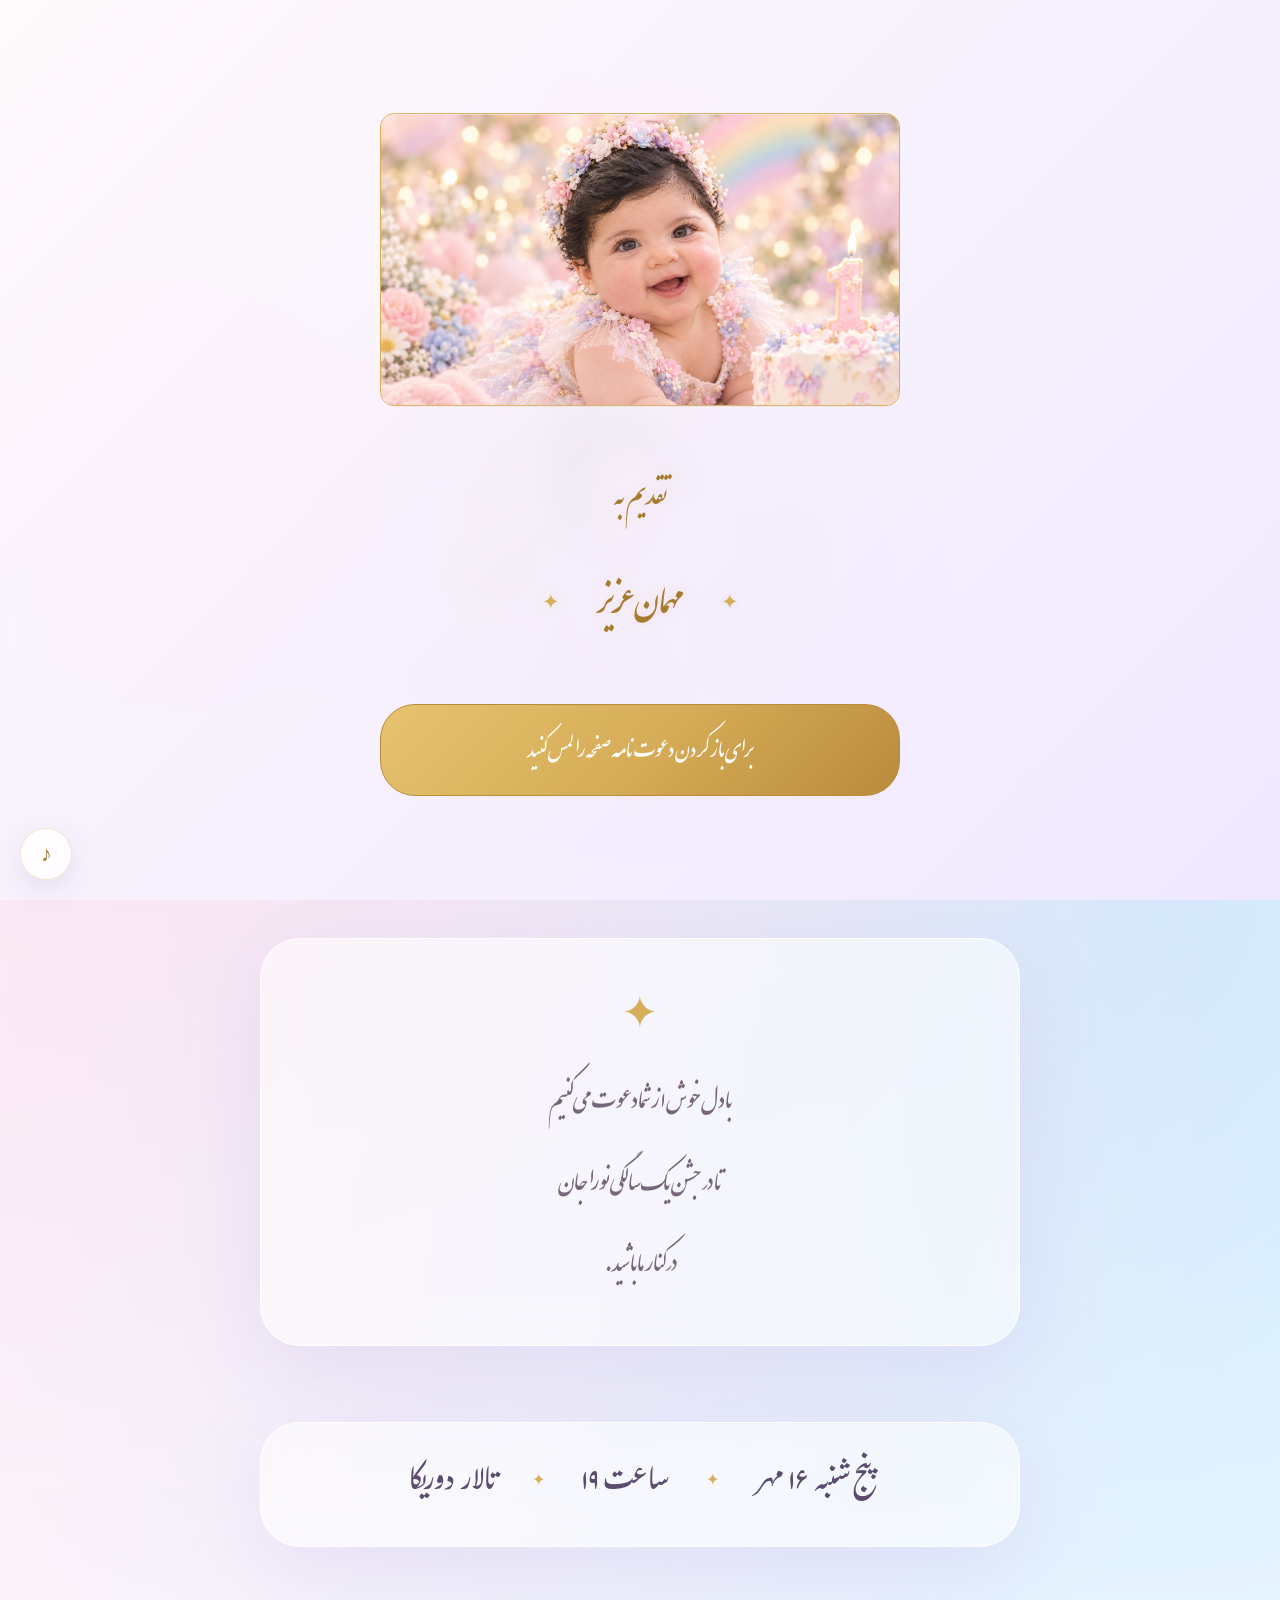
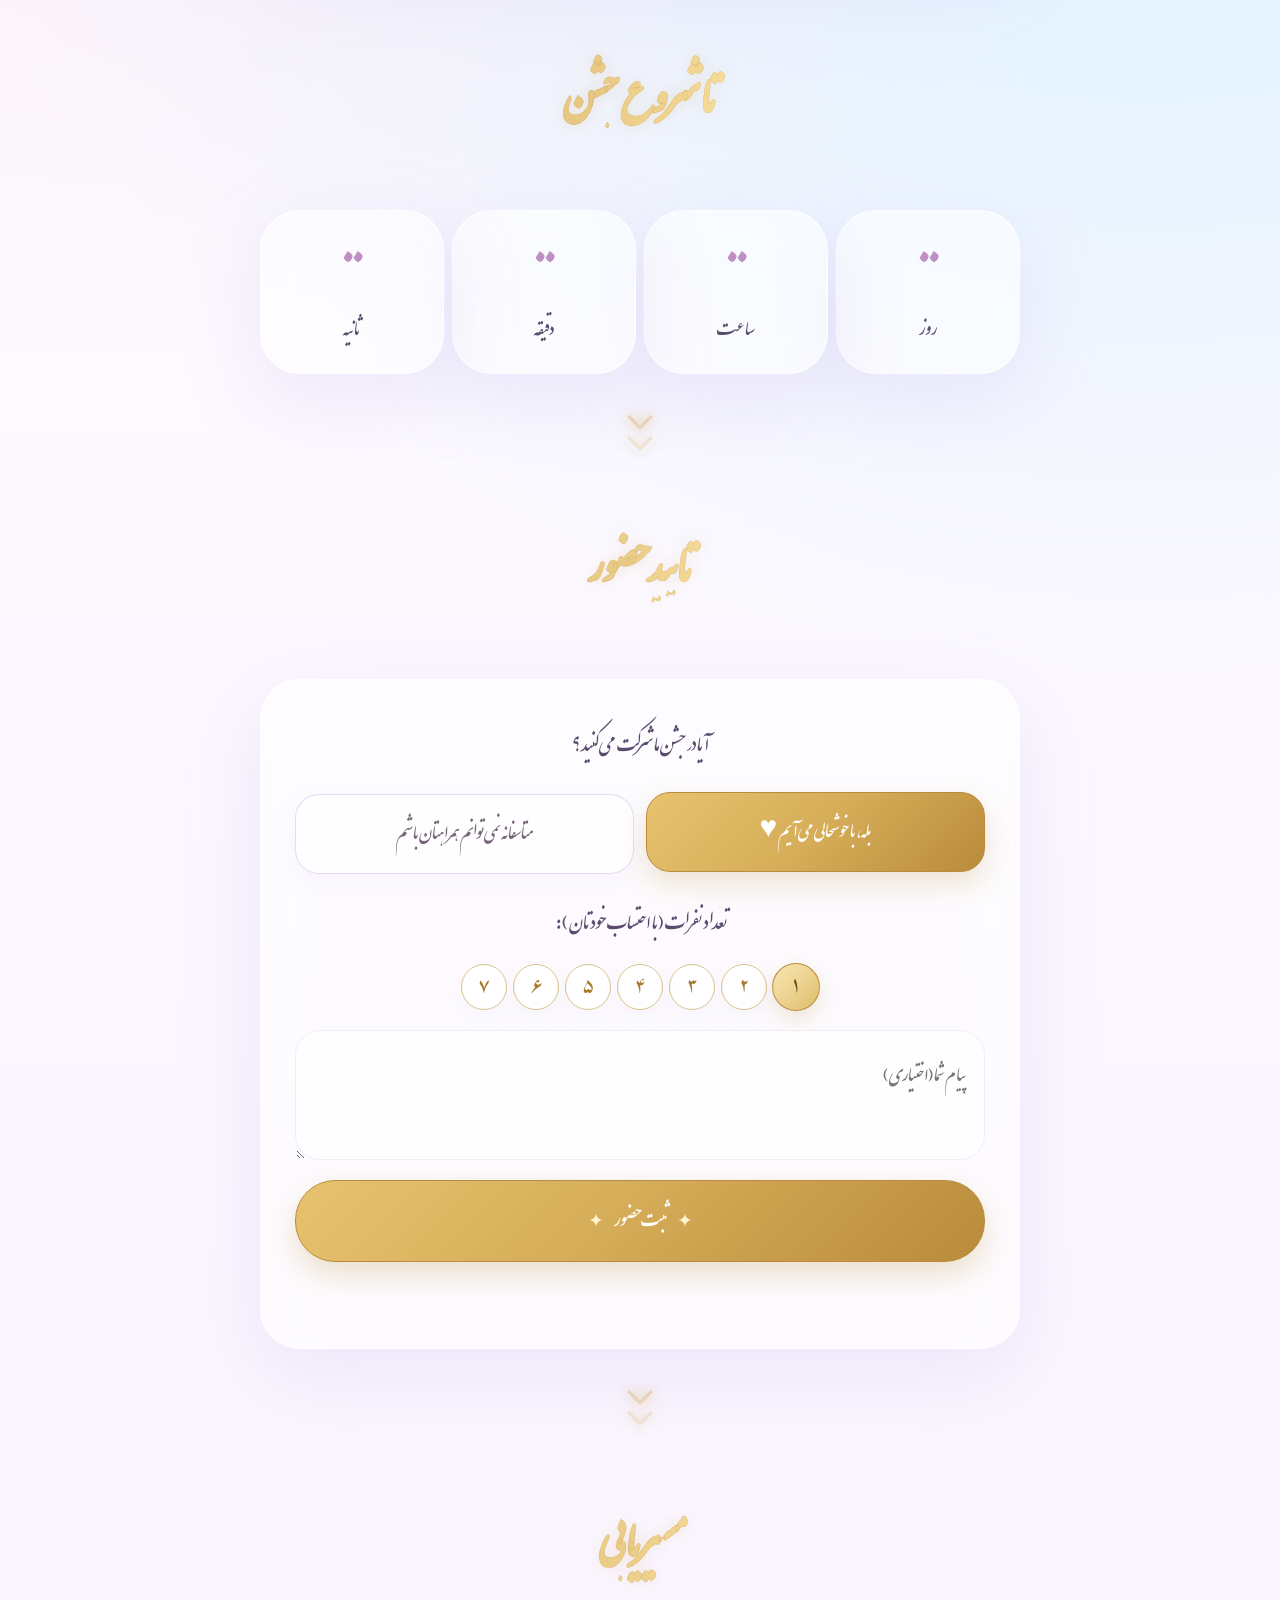
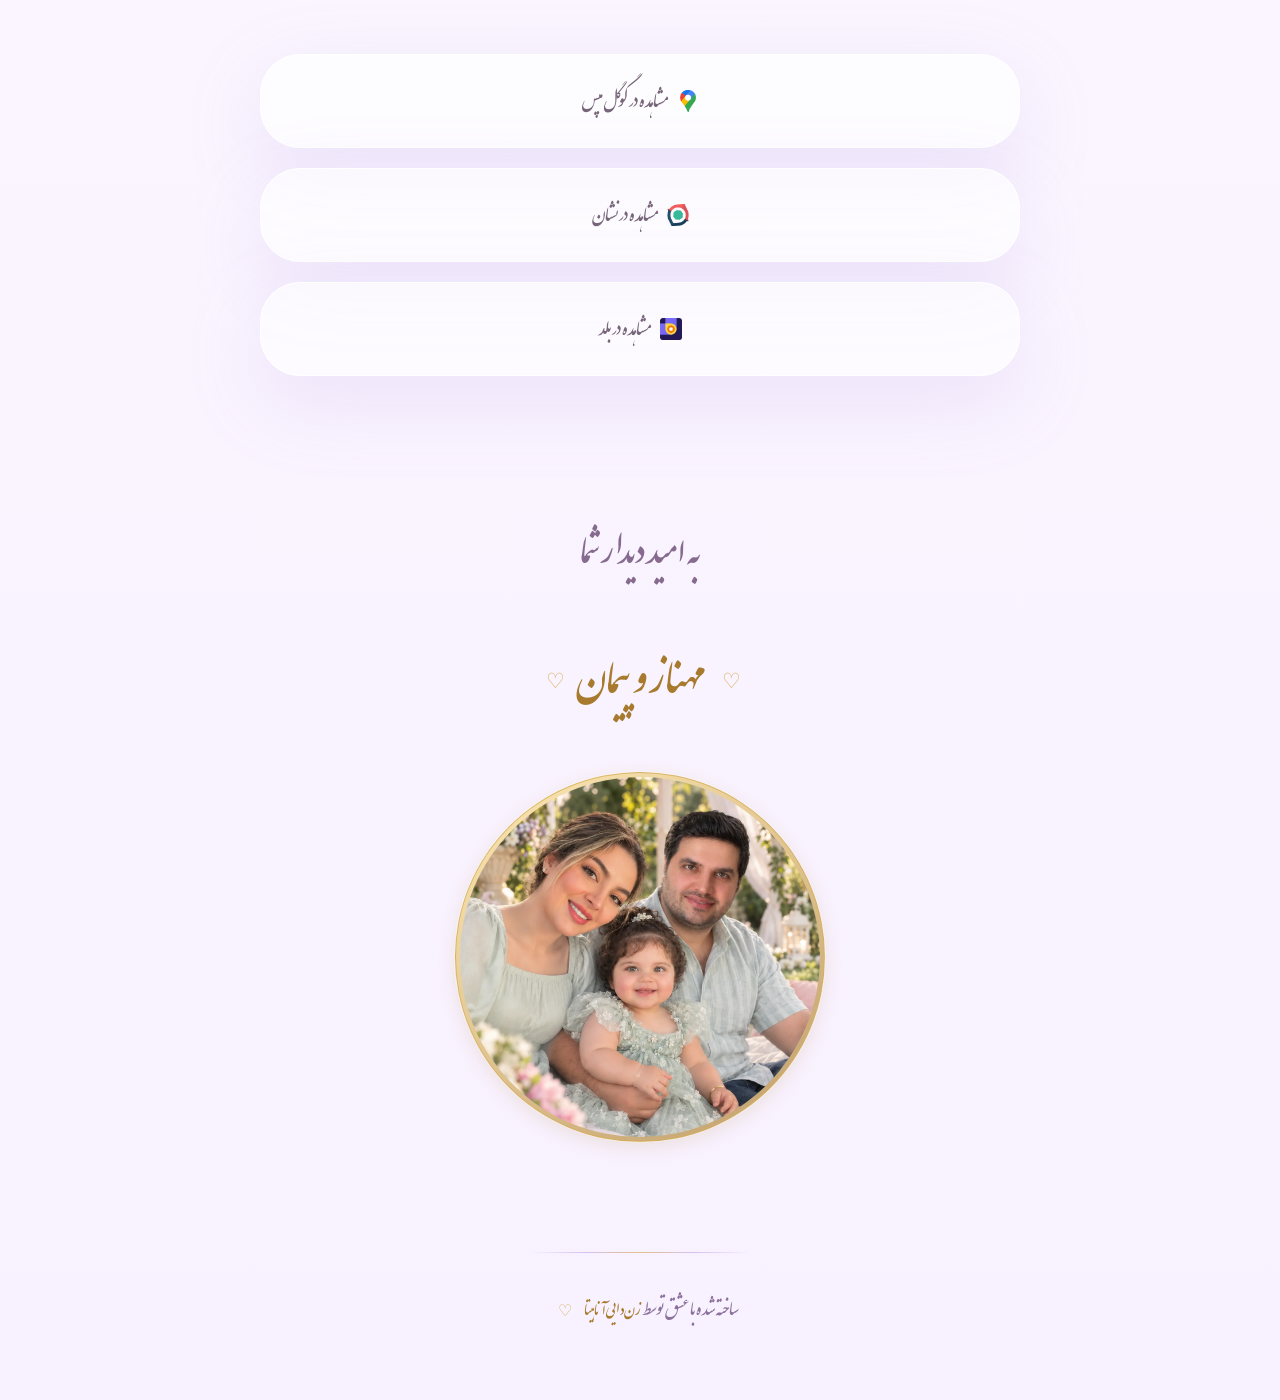
==== index.html @ 4ddc8a26 "Replace heart character with black heart emoji" ====
<!DOCTYPE html>
<html lang="fa" dir="rtl">
<head>
<meta charset="UTF-8">
<meta name="viewport" content="width=device-width, initial-scale=1.0">
<title>کارت دعوت جشن تولد نورا جان</title>
<link rel="canonical" href="https://aanaahitaa.github.io/Noora/">
<meta name="description" content="دعوت‌نامه جشن اولین سال تولد نورا جان؛ پنج‌شنبه ۱۶ مهر، ساعت ۱۹.">
<meta property="og:title" content="دعوت‌نامه جشن تولد یک‌سالگی نورا جان">
<meta property="og:description" content="دعوت‌نامه جشن اولین سال تولد نورا جان؛ پنج‌شنبه ۱۶ مهر، ساعت ۱۹.">
<meta property="og:image" content="https://aanaahitaa.github.io/Noora/assets/noora-cover.webp">
<meta property="og:image:width" content="1200"><meta property="og:image:height" content="630"><meta property="og:image:type" content="image/webp"><meta property="og:url" content="https://aanaahitaa.github.io/Noora/"><meta property="og:type" content="website"><meta name="twitter:card" content="summary_large_image"><meta name="twitter:title" content="دعوت‌نامه جشن تولد یک‌سالگی نورا جان"><meta name="twitter:description" content="دعوت‌نامه جشن اولین سال تولد نورا جان؛ پنج‌شنبه ۱۶ مهر، ساعت ۱۹."><meta name="twitter:image" content="https://aanaahitaa.github.io/Noora/assets/noora-cover.webp">
<link rel="preload" href="assets/noora-cover.webp" as="image">
<link rel="stylesheet" href="css/style.css">
<link rel="stylesheet" href="css/event-font.css">
<style>
.guest-name-modal{position:fixed;inset:0;z-index:10020;display:flex;align-items:center;justify-content:center;padding:22px;background:rgba(55,40,70,.28);backdrop-filter:blur(8px);-webkit-backdrop-filter:blur(8px);opacity:0;visibility:hidden;pointer-events:none;transition:opacity .22s ease,visibility .22s ease}
.guest-name-modal.show{opacity:1;visibility:visible;pointer-events:auto}
.guest-name-card{width:min(92vw,430px);padding:28px 24px 24px;border-radius:28px;background:rgba(255,252,255,.97);border:1px solid rgba(255,255,255,.9);box-shadow:0 30px 90px rgba(80,55,95,.28);text-align:center;transform:translateY(12px) scale(.97);transition:transform .22s ease}
.guest-name-modal.show .guest-name-card{transform:translateY(0) scale(1)}
.guest-name-icon{font-size:38px;line-height:1;margin-bottom:12px;color:#a77a2e}.guest-name-title{font-size:23px;color:#5b4c6f;line-height:1.7;margin-bottom:8px}.guest-name-text{font-size:16px;color:#8b719b;line-height:1.9;margin-bottom:14px}
.guest-name-input{width:100%;box-sizing:border-box;border:1px solid #b69ae855;border-radius:16px;background:#fff;color:#5b4c6f;font:inherit;font-size:18px;line-height:1.5;text-indent:0;outline:none;direction:rtl;text-align:right;overflow:visible;height:58px;min-height:58px;padding:8px 14px}.guest-name-input::placeholder{color:#8b719b;opacity:.72;line-height:1.5;padding-inline-start:0;transform:none}.guest-name-input:focus{border-color:#b69ae8;box-shadow:0 0 0 4px #b9a7e81c}
.guest-name-actions{display:flex;justify-content:center;gap:10px;margin-top:16px;direction:rtl}.guest-name-actions button{width:auto!important;min-width:118px;border:0;border-radius:18px;padding:10px 16px;font:inherit;font-size:16px;cursor:pointer}.guest-name-confirm{color:white;background:linear-gradient(135deg,#b9a7e8,#d8a8d0)}.guest-name-skip{color:#5b4c6f;background:linear-gradient(135deg,#e5dfea,#c9bed2)}.guest-name-error{margin-top:10px;color:#a05a5a;font-size:14px;line-height:1.7}
@media(max-width:600px){.guest-name-title{font-size:21px}.guest-name-text{font-size:15px}.guest-name-input{font-size:17px;line-height:2.4;padding:24px 32px 20px;min-height:78px}}@media(prefers-reduced-motion:reduce){.guest-name-modal,.guest-name-card{transition:none}}
</style><style>.rsvp-toast-backdrop{position:fixed;inset:0;background:rgba(40,28,48,.28);backdrop-filter:blur(3px);-webkit-backdrop-filter:blur(3px);opacity:0;visibility:hidden;pointer-events:none;z-index:9998;transition:opacity .3s ease,visibility .3s ease}.rsvp-toast-backdrop.show{opacity:1;visibility:visible;pointer-events:auto}.rsvp-toast{position:fixed;right:50%;bottom:28px;transform:translate(50%,30px);width:min(92%,520px);padding:16px 22px;border-radius:18px;background:rgba(255,255,255,.96);color:#6f526e;text-align:center;font-size:21px;line-height:1.9;box-shadow:0 14px 40px rgba(70,45,75,.28);border:1px solid rgba(214,173,88,.28);opacity:0;pointer-events:none;z-index:9999;transition:opacity .35s ease,transform .35s ease;backdrop-filter:blur(12px);-webkit-backdrop-filter:blur(12px)}.rsvp-toast.show{opacity:1;transform:translate(50%,0)}.rsvp-toast::after{content:"";display:block;position:absolute;right:0;bottom:0;height:3px;width:100%;border-radius:0 0 18px 18px;background:linear-gradient(90deg,#b98b3b,#e7c36f);transform-origin:right;animation:rsvpToastProgress 5s linear forwards}.rsvp-toast-close{position:absolute;top:7px;left:9px;width:28px;height:28px;border:0;background:transparent;color:#9a8197;font:20px/1 Arial,sans-serif;cursor:pointer;padding:0}.rsvp-toast-close:hover{color:#6f526e}@keyframes rsvpToastProgress{from{transform:scaleX(1)}to{transform:scaleX(0)}}@media(max-width:600px){.rsvp-toast{bottom:20px;font-size:18px;padding:15px 38px 15px 28px}}</style>
</head>
<body>
<div class="rsvp-toast-backdrop" id="rsvpToastBackdrop" aria-hidden="true"></div>
<audio id="music" loop preload="none"><source src="assets/music/birthday.mp3" type="audio/mpeg"></audio>
<div class="music-gate" id="musicGate"><div class="music-gate-card"><div class="envelope-scene" id="envelopeScene"><div class="invitation-card"><img src="assets/noora-cover.webp" alt="کارت دعوت نورا" decoding="async"></div></div><div class="music-dedication">تقدیم به</div><div class="music-greeting" id="musicGreeting"><span>✦</span><span class="greeting-text" data-guest-name>مهمان عزیز</span><span>✦</span></div><div class="music-instruction"></div><button class="music-enter" id="musicEnter" type="button">برای باز کردن دعوت‌نامه صفحه را لمس کنید</button></div></div>
<button class="music-btn" id="musicBtn" onclick="toggleMusic()" aria-label="پخش یا توقف موسیقی"><span class="music-note">♪</span></button>
<section class="hero reveal"><div class="section-inner"><div class="hero-small-title">به مناسبت نخستین سال زندگی</div><h1 class="hero-title">نورا جان</h1><div class="photo-frame" aria-label="تصویر نورا"><div class="photo-glow"></div><div class="photo-inner"><img src="assets/noora-main.webp" alt="Noora" loading="lazy" decoding="async"></div><span class="photo-star star-one">✦</span><span class="photo-star star-two">✧</span><span class="photo-star star-three">✦</span></div><div class="scroll-hint"><div class="scroll-arrow"><i></i><i></i></div></div></div></section>
<div class="scroll-down"><div class="scroll-circle">⇣</div></div>
<section class="reveal"><div class="quote-card"><span class="quote-mark">✦</span><p class="quote-text">با دل خوش از شما دعوت می‌کنیم<br>تا در جشن یک‌سالگی نورا جان<br>در کنار ما باشید.</p></div></section>
<section class="reveal"><div class="glass-card event-card"><div class="event-item">پنج‌شنبه ۱۶ مهر</div><span class="event-divider">✦</span><div class="event-item">ساعت ۱۹</div><span class="event-divider">✦</span><div class="event-item">تالار دوریکا</div></div></section>
<section class="reveal"><h2 class="section-title">تا شروع جشن</h2><div class="countdown"><div class="glass-card time-box"><strong id="day">۰۰</strong><span>روز</span></div><div class="glass-card time-box"><strong id="hour">۰۰</strong><span>ساعت</span></div><div class="glass-card time-box"><strong id="minute">۰۰</strong><span>دقیقه</span></div><div class="glass-card time-box"><strong id="second">۰۰</strong><span>ثانیه</span></div></div></section>
<div class="section-scroll" aria-hidden="true"><div class="scroll-arrow" aria-hidden="true"><i></i><i></i></div></div>
<section class="reveal"><h2 class="section-title">تایید حضور</h2><div class="glass-card rsvp-form"><div class="rsvp-question">آیا در جشن ما شرکت می‌کنید؟</div><div class="attendance-options" role="group" aria-label="تایید حضور"><button type="button" class="attendance-option is-selected" data-attendance="yes">بله، با خوشحالی می‌آیم <span>♥️</span></button><button type="button" class="attendance-option" data-attendance="no">متأسفانه نمی‌توانم همراهتان باشم</button></div><div class="guest-count-wrap" id="guestCountWrap"><div class="guest-count-title">تعداد نفرات  ( با احتساب خودتان ):</div><div class="guest-count" role="group" aria-label="تعداد نفرات"><button type="button" class="guest-count-btn is-selected" data-count="1">۱</button><button type="button" class="guest-count-btn" data-count="2">۲</button><button type="button" class="guest-count-btn" data-count="3">۳</button><button type="button" class="guest-count-btn" data-count="4">۴</button><button type="button" class="guest-count-btn" data-count="5">۵</button><button type="button" class="guest-count-btn" data-count="6">۶</button><button type="button" class="guest-count-btn" data-count="7">۷</button></div></div><textarea id="guestMessage" placeholder="پیام شما (اختیاری)" aria-label="پیام شما"></textarea><button type="button" class="glass-button rsvp-submit" id="rsvpSubmit"><span>✦</span> ثبت حضور <span>✦</span></button><div class="rsvp-feedback" id="rsvpFeedback" aria-live="polite"></div></div></section>
<div class="section-scroll" aria-hidden="true"><div class="scroll-arrow" aria-hidden="true"><i></i><i></i></div></div>
<section class="reveal"><h2 class="section-title">مسیریابی</h2><div class="buttons"><a class="glass-button" href="https://maps.app.goo.gl/fr6qwoFRzFqAugk98" target="_blank"><img src="assets/icons/g.png" alt="" loading="lazy" decoding="async">مشاهده در گوگل مپس</a><a class="glass-button" href="https://nshn.ir/2e_bf-IH5x5Y4D" target="_blank"><img src="assets/icons/n.png" alt="" loading="lazy" decoding="async">مشاهده در نشان</a><a class="glass-button" href="https://balad.ir/p/7ahglm8ucy5Qjp" target="_blank"><img src="assets/icons/b.png" alt="" loading="lazy" decoding="async">مشاهده در بلد</a></div></section>
<footer>به امید دیدار شما<br><span class="footer-names"><span class="footer-heart">♡</span> مهناز و پیمان <span class="footer-heart">♡</span></span><div class="footer-noora-photo"><img src="assets/noora-family.webp" alt="نورا و خانواده" loading="lazy" decoding="async"></div><div class="footer-divider"></div><div class="note"> ساخته شده  با عشق توسط <a class="signature-anahita" href="https://t.me/ThisIsAnahita" target="_blank" rel="noopener noreferrer">زن‌دایی آناهیتا <span class="footer-heart">♡</span></a></div></footer><div class="rsvp-toast" id="rsvpToast" role="status" aria-live="polite"></div><div class="guest-name-modal" id="guestNameModal" role="dialog" aria-modal="true"><div class="guest-name-card"><div class="guest-name-icon">✦</div><div class="guest-name-title">شما با لینک مهمان وارد شده‌اید.</div><div class="guest-name-text">لطفاً نامتان را وارد کنید تا پاسخ شما ثبت شود.</div><input id="guestNameModalInput" class="guest-name-input" type="text" maxlength="80" placeholder="نام و نام خانوادگی شما" autocomplete="name"><div id="guestNameModalError" class="guest-name-error" hidden></div><div class="guest-name-actions"><button type="button" id="guestNameModalSkip" class="guest-name-skip">انصراف</button><button type="button" id="guestNameModalConfirm" class="guest-name-confirm">ثبت نام و ادامه</button></div></div></div>
<script src="js/config.js"></script><script src="js/script.js"></script>
</body></html>
---- css/style.css ----
:root{--sky:#dff6ff;--baby-blue:#bfe8ff;--cloud:#fff;--pink:#ffd9eb;--pink-soft:#ffeaf4;--lavender:#eadcff;--pearl:#fffdfd;--text:#77657a;--accent:#b69ae8;--unicorn-pink:#f4b7d4;--unicorn-blue:#a9d8e8;--unicorn-purple:#b9a7e8;--unicorn-dark:#5b4c6f;--gold:#d6ad58;--gold-light:#ffe7a6;--gold-deep:#a77a2e;--shadow:0 25px 80px rgba(180,150,220,.18)}*{margin:0;padding:0;box-sizing:border-box}html{scroll-behavior:smooth}body{min-height:100vh;color:var(--text);background:radial-gradient(circle at 10% 10%,rgba(255,217,235,.8),transparent 35%),radial-gradient(circle at 90% 20%,rgba(191,232,255,.8),transparent 35%),linear-gradient(180deg,#fff,#f8f1ff);font-size:20px}@font-face{font-family:"NooraNastaliq";src:url("../assets/fonts/iran-nastaliq.ttf") format("truetype");font-weight:normal;font-style:normal;font-display:swap}@font-face{font-family:"Gulzar";src:url("../assets/fonts/Gulzar-Regular.ttf") format("truetype");font-weight:400;font-style:normal;font-display:swap}body,button,input,textarea,select{font-family:"NooraNastaliq",serif;font-feature-settings:"rlig" 1,"calt" 1,"liga" 1,"kern" 1;font-kerning:normal;font-variant-ligatures:contextual common-ligatures;letter-spacing:0;-webkit-font-feature-settings:"rlig" 1,"calt" 1,"liga" 1,"kern" 1;-webkit-font-kerning:normal;-webkit-font-smoothing:antialiased;text-rendering:optimizeLegibility}button,input,textarea{font-size:inherit}section{min-height:100vh;padding:80px 20px;display:flex;flex-direction:column;justify-content:center;align-items:center}.hero{min-height:100svh;padding:24px 20px 28px;overflow:hidden}.hero .section-inner{display:flex;flex-direction:column;align-items:center;justify-content:center;min-height:calc(100svh - 52px)}.section-inner{text-align:center;width:100%}.reveal{opacity:0;transform:translateY(50px);transition:1s ease}.reveal.show{opacity:1;transform:none}.hero-small-title{font-size:40px;color:#9b7c9e}.hero-title,.section-title{background:linear-gradient(105deg,var(--gold-deep) 0%,var(--gold-light) 28%,#fff1b9 43%,var(--gold) 58%,var(--gold-deep) 100%);background-size:220% auto;color:transparent;-webkit-background-clip:text;background-clip:text;text-shadow:0 0 22px rgba(214,173,88,.2);animation:goldShine 5s linear infinite}.hero-title{font-size:110px;line-height:1.15;margin-top:-4px}.section-title{display:block;width:max-content;max-width:calc(100vw - 64px);padding-inline:24px;overflow:visible;font-size:65px;line-height:1.8;margin:0 auto 35px;text-align:center;white-space:nowrap}.photo-frame{position:relative;width:clamp(280px,58vh,430px);aspect-ratio:.85;margin:14px auto 4px;display:flex;align-items:center;justify-content:center;opacity:0;transform:translateY(28px) scale(.96);animation:heroPhotoIn 1.5s cubic-bezier(.2,.75,.25,1) .35s forwards}.photo-glow{position:absolute;width:140%;height:140%;border-radius:50%;background:radial-gradient(circle,#fff,rgba(255,217,235,.8) 30%,rgba(191,232,255,.7) 55%,transparent 75%);filter:blur(40px);animation:unicornGlow 5s infinite}.photo-inner{width:82%;height:82%;border-radius:50%;overflow:hidden;border:14px solid rgba(255,255,255,.95);box-shadow:0 0 0 4px rgba(234,220,255,.9),0 30px 100px rgba(160,130,200,.3);z-index:2}.photo-inner img{width:100%;height:100%;object-fit:cover;animation:photoBreath 5s ease-in-out 1.8s infinite}.photo-frame::before{content:"";position:absolute;width:90%;height:90%;border-radius:50%;border:3px solid rgba(255,255,255,.8);animation:ring 3s infinite}.photo-star{position:absolute;color:white;text-shadow:0 0 15px #f2b6dc,0 0 25px rgba(255,231,166,.45);z-index:5}.star-one{top:10%;right:5%;font-size:38px;animation:starFloatOne 3.8s ease-in-out infinite}.star-two{bottom:18%;left:0;font-size:56px;animation:starFloatTwo 4.6s ease-in-out -.8s infinite}.star-three{top:40%;left:5%;font-size:28px;animation:starFloatThree 3.2s ease-in-out -1.3s infinite}.quote-card,.glass-card{width:min(92%,760px);background:rgba(255,255,255,.55);backdrop-filter:blur(20px);border-radius:40px;border:1px solid rgba(255,255,255,.95);padding:40px;box-shadow:var(--shadow);text-align:center}.quote-text{font-size:32px;line-height:2}.quote-mark{font-size:45px;color:var(--gold)}.event-card{display:flex;align-items:center;justify-content:center;gap:26px;min-height:125px;padding:28px 40px}.event-item{font-size:31px;color:var(--unicorn-dark);white-space:nowrap}.event-divider{font-size:18px;color:var(--gold)}.countdown{width:min(92%,760px);display:flex;gap:14px;justify-content:center;flex-wrap:wrap}.time-box{width:135px;min-width:125px;padding:20px 14px}.time-box strong{display:block;font-size:58px;line-height:1.1;color:#bd8fc5}.time-box span{display:block;margin-top:12px;font-size:25px;color:var(--unicorn-dark)}.rsvp-form{display:flex;flex-direction:column;gap:20px;padding:36px 34px}.rsvp-question,.guest-count-title{font-size:29px;color:var(--unicorn-dark);text-align:center}.attendance-options{display:grid;grid-template-columns:1fr 1fr;gap:12px}.attendance-option{min-height:68px;padding:12px 18px;border:1.5px solid rgba(182,154,232,.35);border-radius:24px;background:rgba(255,255,255,.62);color:var(--text);font-size:23px;cursor:pointer;transition:.3s;box-shadow:0 8px 25px rgba(180,150,220,.08)}.attendance-option.is-selected{color:white;border-color:transparent;background:linear-gradient(135deg,#b9a7e8,#e6a9cf);box-shadow:0 12px 30px rgba(182,154,232,.25);transform:translateY(-2px)}.guest-count-wrap{transition:.3s}.guest-count{display:grid;grid-template-columns:repeat(5,1fr);gap:10px;margin-top:12px}.guest-count-btn{width:100%;aspect-ratio:1;border:1.5px solid rgba(182,154,232,.4);border-radius:50%;background:rgba(255,255,255,.58);color:var(--unicorn-dark);font-size:38px;cursor:pointer;transition:.3s;box-shadow:0 8px 22px rgba(180,150,220,.08)}.guest-count-btn:hover{transform:translateY(-3px);border-color:var(--unicorn-purple)}.guest-count-btn.is-selected{color:white;border-color:transparent;background:linear-gradient(145deg,#a995df,#e7a9cb);box-shadow:0 10px 25px rgba(185,167,232,.4);transform:scale(1.06)}input,textarea,select{padding:18px;border:1px solid rgba(182,154,232,.18);border-radius:25px;background:rgba(255,255,255,.72);outline:none;font-size:25px;color:var(--text)}input:focus,textarea:focus{border-color:rgba(185,167,232,.65);box-shadow:0 0 0 4px rgba(185,167,232,.12)}textarea{height:130px;resize:vertical}.rsvp-submit{width:100%;border:none!important;cursor:pointer;background:linear-gradient(135deg,#b9a7e8,#e6a9cf)!important;color:#fff!important;font-size:27px!important}.rsvp-submit span{font-family:Arial,sans-serif;font-size:19px;color:#ffe8a8}.rsvp-feedback{min-height:30px;text-align:center;font-size:20px;color:#8b719b}.rsvp-form.is-declined .guest-count-wrap{opacity:.4;pointer-events:none}.buttons{width:min(92%,760px);display:flex;flex-direction:column;gap:20px}.glass-button{display:flex;align-items:center;justify-content:center;gap:10px;padding:18px 35px;border-radius:40px;background:rgba(255,255,255,.65);border:1px solid white;text-decoration:none;color:#77657a;font-size:25px;box-shadow:var(--shadow);transition:.3s}.glass-button:hover{transform:translateY(-5px)}.glass-button img{width:22px;height:22px;object-fit:contain}.music-gate{position:fixed;inset:0;z-index:2000;display:flex;align-items:center;justify-content:center;padding:24px;background:linear-gradient(135deg,rgba(255,249,252,.97),rgba(239,232,255,.97));backdrop-filter:blur(16px);transition:opacity .8s,visibility .8s}.music-gate.is-hidden{opacity:0;visibility:hidden;pointer-events:none}.music-gate-card{width:min(92vw,720px);text-align:center}.envelope-scene{position:relative;width:min(92vw,580px);height:430px;margin:0 auto 8px;perspective:1200px}.envelope-shadow{position:absolute;left:8%;right:8%;bottom:25px;height:45px;border-radius:50%;background:rgba(126,96,150,.22);filter:blur(18px)}.envelope{position:absolute;left:50%;top:50%;width:min(88vw,540px);height:min(62vw,350px);max-height:350px;transform:translate(-50%,-50%);filter:drop-shadow(0 28px 35px rgba(125,95,155,.25));}.envelope-back,.envelope-pocket{position:absolute;inset:0;border-radius:12px 12px 18px 18px;background:linear-gradient(145deg,#fffdfd,#f4eaff);border:1px solid rgba(214,173,88,.42)}.envelope-pocket{z-index:4;clip-path:polygon(0 25%,50% 62%,100% 25%,100% 100%,0 100%);background:linear-gradient(145deg,#f7eefe,#fffdfd)}.envelope-flap{position:absolute;left:0;top:0;width:100%;height:100%;z-index:5;clip-path:polygon(0 0,100% 0,50% 62%);transform-origin:50% 0;background:linear-gradient(150deg,#eadcff,#fff8fc 48%,#f5ddec);border-top:1px solid rgba(255,255,255,.9);transition:transform 1s cubic-bezier(.2,.8,.2,1),z-index .1s .35s}.invitation-card{position:absolute;z-index:3;left:7%;right:7%;bottom:7%;height:88%;overflow:hidden;border-radius:10px;background:#fff;box-shadow:0 12px 30px rgba(110,80,140,.18);transition:transform 1s cubic-bezier(.2,.8,.2,1),bottom 1s cubic-bezier(.2,.8,.2,1)}.invitation-card img{width:100%;height:100%;display:block;object-fit:cover}.envelope-seal{position:absolute;z-index:7;left:50%;top:51%;transform:translate(-50%,-50%);width:70px;height:70px;border-radius:50%;display:flex;align-items:center;justify-content:center;background:radial-gradient(circle at 35% 30%,#f5c7de,#b88fce 75%);color:#ffe8a8;border:4px solid rgba(255,255,255,.75);box-shadow:0 8px 20px rgba(140,95,155,.25);font-size:30px;transition:opacity .25s,transform .5s}.music-greeting{margin-top:8px;font-size:38px;color:var(--gold-deep);text-shadow:0 0 18px rgba(214,173,88,.18)}.music-instruction{margin-top:10px;font-size:26px;line-height:2;color:var(--unicorn-dark)}.music-enter{margin-top:18px;padding:14px 30px;border:1px solid rgba(214,173,88,.45);border-radius:35px;background:linear-gradient(135deg,#b9a7e8,#e6a9cf);color:#fff;font-size:24px;cursor:pointer;box-shadow:0 12px 35px rgba(185,167,232,.3);transition:transform .25s,box-shadow .25s}.music-enter:hover{transform:translateY(-3px);box-shadow:0 16px 40px rgba(185,167,232,.4)}.music-enter span{color:#ffe8a8;margin:0 8px}.envelope-scene.is-opening .envelope-flap{transform:rotateX(175deg);z-index:2}.envelope-scene.is-opening .invitation-card{transform:translateY(-190px) scale(1.04);bottom:4%;z-index:6}.envelope-scene.is-opening .envelope-seal{opacity:0;transform:translate(-50%,-50%) scale(.6)}.envelope-scene.is-opening{animation:sceneLift 1.1s ease forwards}.music-btn{position:fixed;bottom:25px;left:25px;width:65px;height:65px;border-radius:50%;border:none;background:rgba(255,255,255,.8);font-size:28px;z-index:999;box-shadow:var(--shadow);animation:pulse 3s infinite}footer{font-size:55px;text-align:center;padding:80px 20px;color:#876b8f}@keyframes heroPhotoIn{to{opacity:1;transform:translateY(0) scale(1)}}@keyframes photoBreath{0%,100%{transform:scale(1);filter:brightness(1);opacity:1}50%{transform:scale(1.018);filter:brightness(1.035);opacity:.92}}@keyframes scrollHintIn{to{opacity:1}}@keyframes scrollArrow{0%,100%{transform:translateY(0) rotate(45deg);opacity:.45}50%{transform:translateY(6px) rotate(45deg);opacity:1}}@keyframes goldShine{0%{background-position:200% center}100%{background-position:-20% center}}@keyframes unicornGlow{50%{transform:scale(1.12);opacity:1}}@keyframes ring{50%{opacity:.3}}@keyframes starFloatOne{0%,100%{transform:translate(0,0) rotate(-8deg) scale(1)}50%{transform:translate(8px,-18px) rotate(9deg) scale(1.12)}}@keyframes starFloatTwo{0%,100%{transform:translate(0,0) rotate(8deg) scale(1)}50%{transform:translate(-12px,-10px) rotate(-12deg) scale(.9)}}@keyframes starFloatThree{0%,100%{transform:translate(0,0) rotate(-5deg) scale(1)}50%{transform:translate(10px,-22px) rotate(14deg) scale(1.18)}}@keyframes pulse{50%{transform:scale(1.1)}}@keyframes sceneLift{50%{transform:translateY(-8px)}100%{transform:translateY(0)}}
@media(max-width:600px){body{font-size:18px}.hero{padding:18px 14px 22px}.hero .section-inner{min-height:calc(100svh - 40px)}.hero-title{font-size:75px;line-height:1.12}.photo-frame{width:clamp(250px,58vh,350px);margin-top:8px}.hero-small-title{font-size:31px}.hero-small-title{font-size:31px}.section-title{font-size:45px;max-width:calc(100vw - 36px);padding-inline:14px;line-height:1.9;margin-bottom:30px}.quote-text{font-size:25px}.quote-card,.glass-card{width:min(94%,760px);padding:28px 18px}.event-card{gap:10px;padding:24px 12px}.event-item{font-size:22px}.event-divider{font-size:13px}.time-box{width:125px;min-width:115px;padding:17px 10px}.time-box strong{font-size:52px}.time-box span{font-size:23px}.rsvp-form{padding:28px 18px}.attendance-options{grid-template-columns:1fr}.attendance-option{font-size:21px}.guest-count{gap:7px}.guest-count-btn{font-size:34px}.rsvp-question,.guest-count-title{font-size:25px}input,textarea,select{font-size:23px}.rsvp-submit{font-size:25px!important}.buttons{width:min(94%,760px)}.glass-button{font-size:23px;padding:17px 22px}.music-gate{padding:18px}.envelope-scene{height:310px;width:min(94vw,540px)}.envelope{height:min(58vw,300px)}.invitation-card{left:4%;right:4%;height:86%}.envelope-scene.is-opening .invitation-card{transform:translateY(-135px) scale(1.02)}.envelope-seal{width:58px;height:58px;font-size:25px}.music-greeting{font-size:31px}.music-instruction{font-size:21px;line-height:1.9}.music-enter{font-size:21px;padding:13px 20px}footer{font-size:45px}}

/* Hero refinements */
.hero{min-height:100svh;padding:24px 20px 28px;overflow:hidden}
.hero .section-inner{display:flex;flex-direction:column;align-items:center;justify-content:center;min-height:calc(100svh - 52px)}
.hero-title{line-height:1.15;margin-top:-4px}
.photo-frame{width:clamp(280px,58vh,430px);margin:14px auto 4px;opacity:0;transform:translateY(28px) scale(.96);animation:heroPhotoIn 1.5s cubic-bezier(.2,.75,.25,1) .35s forwards}
.photo-inner img{animation:photoBreath 5s ease-in-out 1.8s infinite}
.scroll-hint{position:relative;margin-top:10px;width:34px;height:48px;display:flex;align-items:center;justify-content:center;opacity:0;animation:scrollHintIn 1s ease 1.65s forwards;cursor:pointer}
.scroll-arrow{width:24px;height:38px;position:relative;display:flex;flex-direction:column;align-items:center;gap:3px}
.scroll-arrow i{display:block;width:9px;height:9px;border-right:2px solid var(--gold-deep);border-bottom:2px solid var(--gold-deep);transform:rotate(45deg);animation:scrollArrow 1.5s ease-in-out infinite}
.scroll-arrow i:nth-child(2){animation-delay:.18s;opacity:.55}
.scroll-down{display:none}
@keyframes heroPhotoIn{to{opacity:1;transform:translateY(0) scale(1)}}
@keyframes photoBreath{0%,100%{transform:scale(1);filter:brightness(1);opacity:1}50%{transform:scale(1.018);filter:brightness(1.035);opacity:.92}}
@keyframes scrollHintIn{to{opacity:1}}
@keyframes scrollArrow{0%,100%{transform:translateY(0) rotate(45deg);opacity:.45}50%{transform:translateY(6px) rotate(45deg);opacity:1}}
@media(max-width:600px){
.hero{padding:18px 14px 22px}
.hero .section-inner{min-height:calc(100svh - 40px)}
.hero-title{font-size:75px;line-height:1.12}
.photo-frame{width:clamp(250px,58vh,350px);margin-top:8px}
}

/* Final hero image sizing */
.photo-frame{
  aspect-ratio:1;
}
.photo-inner{
  width:100%;
  height:100%;
  border-width:12px;
}
@media(max-width:600px){
  .photo-inner{border-width:10px}
}

/* Final visual polish */
html,body{max-width:100%;overflow-x:hidden}
section{min-height:auto;padding:62px 20px}
.hero{min-height:100svh;padding:18px 20px 24px}
.hero .section-inner{min-height:calc(100svh - 42px)}
.hero-small-title{margin-bottom:12px}
.hero-title{margin-bottom:10px}
.section-title{
  -webkit-text-fill-color:transparent;
  -webkit-background-clip:text;
  background-clip:text;
  background-image:linear-gradient(255deg,var(--gold-deep) 0%,var(--gold-light) 24%,#fff4c7 40%,var(--gold) 58%,var(--gold-deep) 82%);
  background-size:240% auto;
  text-shadow:0 0 16px rgba(214,173,88,.16);
  -webkit-text-stroke:.2px rgba(167,122,46,.35);
  animation:goldShineRTL 5s linear infinite;
}
.hero-title{
  -webkit-text-fill-color:transparent;
  -webkit-background-clip:text;
  background-clip:text;
  background-image:linear-gradient(255deg,var(--gold-deep) 0%,var(--gold-light) 24%,#fff4c7 40%,var(--gold) 58%,var(--gold-deep) 82%);
  background-size:240% auto;
  animation:goldShineRTL 5s linear infinite;
}
@keyframes goldShineRTL{0%{background-position:220% center}100%{background-position:-20% center}}
.photo-frame{aspect-ratio:1;width:clamp(270px,52vh,400px);margin:22px auto 0}
.photo-inner{width:100%;height:100%;border-width:10px}
.photo-inner img{object-fit:cover}
.section-scroll{height:42px;display:flex;align-items:center;justify-content:center;color:var(--gold-deep);font-family:Arial,sans-serif;font-size:24px;opacity:.7;animation:sectionScroll 1.7s ease-in-out infinite}
@keyframes sectionScroll{0%,100%{transform:translateY(0);opacity:.45}50%{transform:translateY(7px);opacity:1}}
.glass-button{font-size:29px;padding:18px 35px}
.attendance-option{font-size:26px}
.guest-count-btn{font-size:42px}
.rsvp-submit{font-size:30px!important}
.music-enter{font-size:27px}
.music-enter span{display:none}
.music-greeting{display:flex;align-items:center;justify-content:center;gap:14px}
.music-greeting span{font-family:Arial,sans-serif;font-size:24px;color:var(--gold)}
.envelope-scene.is-opening .invitation-card{transform:translateY(0) scale(1);bottom:7%;animation:invitationFadeIn 1.1s ease forwards}
@keyframes invitationFadeIn{0%{opacity:.25;filter:blur(8px);transform:scale(.96)}100%{opacity:1;filter:blur(0);transform:scale(1)}}
@media(max-width:600px){
  section{padding:46px 14px}
  .hero{padding:12px 12px 18px}
  .hero .section-inner{min-height:calc(100svh - 30px)}
  .hero-small-title{font-size:30px;margin-bottom:16px;line-height:1.7}
  .hero-title{font-size:72px;margin-bottom:8px}
  .photo-frame{width:clamp(235px,52vh,330px);margin-top:20px}
  .section-title{font-size:43px;max-width:calc(100vw - 28px);padding-inline:8px;line-height:1.65;margin-bottom:22px}
  .glass-button{font-size:27px;padding:17px 18px}
  .attendance-option{font-size:24px}
  .guest-count-btn{font-size:38px}
  .rsvp-submit{font-size:28px!important}
  .music-enter{font-size:24px;padding:13px 20px}
  .section-scroll{height:32px;font-size:22px}
}


/* Final mobile-safe typography and intro */
html,body,#musicGate,.music-gate-card{width:100%;max-width:100%;overflow-x:hidden}
body{overflow-y:auto}
.music-gate{overflow:hidden}
.envelope-scene{width:min(86vw,520px);height:min(70vh,620px);max-width:100%;perspective:none}
.envelope{display:none!important}
.envelope-shadow{display:none!important}
.invitation-card{position:absolute;inset:0;width:100%;height:100%;left:auto;right:auto;bottom:auto;border-radius:24px;box-shadow:0 20px 60px rgba(110,80,140,.2);transform:none!important;transition:none!important;animation:none!important}
.invitation-card img{width:100%;height:100%;display:block;object-fit:contain;border-radius:24px}
.music-gate.is-leaving{animation:gateFadeOut .7s ease forwards;pointer-events:none}
.music-gate.is-leaving .music-gate-card{animation:gateContentFade .55s ease forwards}
@keyframes gateFadeOut{from{opacity:1}to{opacity:0;visibility:hidden}}
@keyframes gateContentFade{from{opacity:1;transform:scale(1)}to{opacity:0;transform:scale(.985)}}
.music-greeting{display:flex;align-items:center;justify-content:center;gap:16px;padding:0 12px}
.music-greeting>span{flex:0 0 auto;font-family:Arial,sans-serif;font-size:25px;color:var(--gold)}
.music-greeting .greeting-text{font-family:"NooraNastaliq",serif;font-size:40px;color:var(--gold-deep)}
.hero-title,.section-title{position:relative;z-index:3;overflow:visible!important;-webkit-text-stroke:.35px rgba(167,122,46,.38);padding:12px 20px 22px;box-sizing:border-box;text-shadow:0 0 16px rgba(214,173,88,.22);width:100%;max-width:100%}
.hero-title{font-size:112px;line-height:1.38;margin-top:0;margin-bottom:8px}
.section-title{font-size:68px;line-height:1.9;white-space:normal;margin-bottom:24px}
.hero-small-title{font-size:42px;line-height:1.9;padding-inline:8px}
.quote-text{font-size:35px;line-height:2.15;padding-inline:6px} .quote-text{font-size:38px}
.event-item{font-size:36px}
.event-card{gap:30px;overflow:visible}
.time-box span{font-size:27px}
.rsvp-question,.guest-count-title{font-size:32px}
.attendance-option{font-size:28px}
input,textarea,select{font-size:27px}
.glass-button{font-size:31px}
footer{font-size:58px;line-height:2}
@media(max-width:600px){
  .envelope-scene{width:min(88vw,420px);height:min(58vh,500px)}
  .invitation-card{border-radius:20px}
  .music-greeting{gap:10px;padding-inline:6px}
  .music-greeting>span{font-size:21px}
  .music-greeting .greeting-text{font-size:35px}
  .hero-title{font-size:78px;line-height:1.48;padding:12px 18px 24px}
  .hero-small-title{font-size:34px;line-height:1.95;padding-inline:8px}
  .section-title{font-size:49px;line-height:1.9;padding:12px 14px 22px}
  .quote-text{font-size:33px;line-height:2.2}
  .event-card{width:min(94%,760px);flex-direction:column;gap:4px;padding:28px 18px}
  .event-item{font-size:31px;line-height:1.95;white-space:normal}
  .event-divider{font-size:19px;line-height:1.2}
  .time-box span{font-size:26px}
  .rsvp-question,.guest-count-title{font-size:29px}
  .attendance-option{font-size:27px}
  input,textarea,select{font-size:25px}
  .glass-button{font-size:30px}
  footer{font-size:49px}
}


/* Latest intro + responsive layout */
.envelope-scene{
  width:min(86vw,520px);
  height:min(70vh,620px);
  max-width:100%;
  perspective:1200px;
}
.envelope{
  display:block!important;
}
.envelope-shadow{
  display:block!important;
}
.invitation-card{
  left:7%;
  right:7%;
  bottom:7%;
  height:88%;
  border-radius:10px;
  transform:translateY(0) scale(1)!important;
  transition:transform .9s cubic-bezier(.2,.8,.2,1),bottom .9s cubic-bezier(.2,.8,.2,1),opacity .9s ease!important;
  z-index:3;
}
.invitation-card img{object-fit:cover}
.envelope-scene.is-opening .invitation-card{
  transform:translateY(-105px) scale(1.03)!important;
  bottom:8%;
  z-index:6;
}
.envelope-scene.is-opening{
  animation:sceneLift .9s ease forwards;
}
.music-gate.is-leaving .music-gate-card{
  animation:introTextDown .7s cubic-bezier(.2,.8,.2,1) forwards;
}
.music-gate.is-leaving .music-greeting,
.music-gate.is-leaving .music-enter{
  transform:translateY(90px);
}
.music-greeting,.music-enter{
  transition:transform .7s cubic-bezier(.2,.8,.2,1);
}
@keyframes introTextDown{
  from{transform:translateY(0);opacity:1}
  to{transform:translateY(90px);opacity:0}
}
.music-enter{
  width:min(86vw,520px);
  max-width:100%;
  box-sizing:border-box;
}
.event-card{
  flex-wrap:nowrap;
}
.event-item{
  font-size:38px;
}
.countdown{
  direction:ltr;
  flex-wrap:nowrap;
  width:min(96%,760px);
  gap:8px;
}
.time-box{
  flex:1 1 0;
  width:auto;
  min-width:0;
  padding:16px 8px;
}
.time-box strong{font-size:54px}
.guest-count{
  gap:6px;
}
.guest-count-btn{
  width:58px;
  height:58px;
  aspect-ratio:auto;
  font-size:30px;
}
.rsvp-submit{
  font-size:36px!important;
}
@media(max-width:600px){
  .envelope-scene{width:min(88vw,420px);height:min(58vh,500px)}
  .envelope{width:min(88vw,540px);height:min(58vw,300px)}
  .invitation-card{left:4%;right:4%;height:86%;bottom:7%}
  .envelope-scene.is-opening .invitation-card{transform:translateY(-135px) scale(1.02)!important}
  .music-enter{width:min(88vw,420px);font-size:24px}
  .event-card{
    width:min(98%,760px);
    flex-direction:row;
    gap:7px;
    padding:24px 8px;
  }
  .event-item{
    font-size:26px;
    white-space:nowrap;
    line-height:1.8;
  }
  .event-divider{font-size:15px}
  .countdown{
    width:100%;
    gap:5px;
  }
  .time-box{
    flex:1 1 0;
    min-width:0;
    padding:12px 4px;
  }
  .time-box strong{font-size:40px}
  .time-box span{font-size:20px}
  .guest-count-btn{
    width:48px;
    height:48px;
    font-size:25px;
  }
  .rsvp-submit{font-size:34px!important}
}


/* Requested final intro polish */
.music-gate-card{width:min(86vw,520px);margin-inline:auto}
.envelope-scene{width:100%;max-width:520px;margin-inline:auto}
.invitation-card{left:4%;right:4%;bottom:4%;width:92%;height:92%;border:3px solid var(--gold);border-radius:14px;background:transparent;box-shadow:none;overflow:hidden;display:flex;align-items:center;justify-content:center}
.invitation-card img{width:100%;height:100%;object-fit:contain;border-radius:11px}
.music-enter{width:100%;max-width:520px;margin-inline:auto;box-shadow:none!important}
.music-enter:hover{box-shadow:none!important}
.music-greeting .greeting-text{font-size:44px}
.footer-names{color:var(--gold-deep)}
.section-scroll{font-size:27px}
@media(max-width:600px){
  .music-gate-card{width:min(88vw,420px)}
  .envelope-scene{width:100%;max-width:420px}
  .invitation-card{left:4%;right:4%;bottom:4%;width:92%;height:92%;border-radius:12px}
  .invitation-card img{border-radius:9px}
  .music-enter{width:100%;max-width:420px}
  .music-greeting .greeting-text{font-size:40px}
  .section-scroll{font-size:25px}
}


/* Scroll cue + intro frame refinement */
.invitation-card{border-width:1.5px!important;border-radius:14px}
.invitation-card img{border-radius:12.5px}
.invitation-card{inset:4%}
.scroll-arrow{width:24px;height:38px;position:relative;display:flex;flex-direction:column;align-items:center;gap:3px;opacity:.62}
.scroll-arrow i{display:block;width:9px;height:9px;border-right:2px solid var(--gold-deep);border-bottom:2px solid var(--gold-deep);transform:rotate(45deg);animation:scrollArrow 1.5s ease-in-out infinite}
.scroll-arrow i:nth-child(2){animation-delay:.18s;opacity:.55}
@media(max-width:600px){
  .invitation-card{inset:4%;border-width:1.25px!important;border-radius:12px}
  .invitation-card img{border-radius:10.5px}
}

.invitation-card{inset:auto!important;left:50%!important;top:50%!important;right:auto!important;bottom:auto!important;width:100%!important;height:auto!important;transform:translate(-50%,-50%)!important;border:1.25px solid var(--gold)!important;border-radius:14px;background:transparent;overflow:hidden;box-shadow:none;box-sizing:border-box}
.invitation-card img{display:block;width:100%!important;height:auto!important;max-width:none!important;max-height:none!important;object-fit:contain;border-radius:12px}
.envelope-scene.is-opening .invitation-card{transform:translate(-50%,-50%)!important}
@media(max-width:600px){.invitation-card{width:100%!important;border-radius:12px}.invitation-card img{border-radius:10.5px}}
.music-btn{width:52px;height:52px;bottom:20px;left:20px;display:flex;align-items:center;justify-content:center;font-size:0;background:rgba(255,255,255,.78);border:1px solid rgba(214,173,88,.28);box-shadow:0 10px 30px rgba(110,80,140,.13)}
.music-note{font-family:Arial,sans-serif;font-size:25px;line-height:1;color:var(--gold-deep)}
body::before,body::after{content:"✦";position:fixed;z-index:0;pointer-events:none;color:rgba(214,173,88,.34);font-family:Arial,sans-serif;text-shadow:0 0 12px rgba(255,231,166,.65)}
body::before{content:"✦  ·  ✧";top:12vh;left:8vw;font-size:18px;letter-spacing:18px;animation:ambientSparkle 5s ease-in-out infinite}
body::after{content:"✧  ·  ✦";right:10vw;top:72vh;font-size:16px;letter-spacing:15px;animation:ambientSparkle 6s ease-in-out -2s infinite}
@keyframes ambientSparkle{0%,100%{opacity:.22;transform:translateY(0) scale(.9)}50%{opacity:.7;transform:translateY(-10px) scale(1.08)}}
@media(max-width:600px){.invitation-card{width:100%!important;border-radius:12px}.invitation-card img{width:100%!important;max-width:none!important;height:auto!important;max-height:none!important;border-radius:10.5px}.music-btn{width:46px;height:46px;bottom:16px;left:16px}.music-note{font-size:22px}}


/* Targeted restoration: hero scroll, spacing, headings, sparkle and countdown direction */
.hero{overflow:visible!important}
section{padding-top:38px;padding-bottom:38px}
.hero{padding-top:14px;padding-bottom:18px}
.hero .section-inner{min-height:calc(100svh - 32px)}
.hero-small-title{direction:rtl;text-align:center;white-space:nowrap}
.hero-title{direction:rtl;text-align:center}
.section-title{direction:rtl;text-align:center}
.section-title,.hero-title{
  background-image:linear-gradient(105deg,var(--gold-deep) 0%,var(--gold-light) 28%,#fff1b9 43%,var(--gold) 58%,var(--gold-deep) 100%);
  background-size:220% auto;
  animation:goldShine 5s linear infinite;
}
body::before,body::after{z-index:1}
.scroll-hint{z-index:6;flex:0 0 auto}
.countdown{direction:ltr!important;flex-direction:row!important}
.countdown .time-box{direction:ltr}

@media(max-width:600px){
  section{padding-top:28px;padding-bottom:28px}
  .hero{padding-top:8px;padding-bottom:12px}
  .hero .section-inner{min-height:calc(100svh - 20px)}
  .hero-small-title{white-space:normal}
  .scroll-hint{margin-top:4px}
  .countdown{direction:ltr!important;flex-direction:row!important;gap:4px}
}


/* RSVP controls: single row on every viewport + pastel teal/blue */
.guest-count{
  display:flex!important;
  flex-direction:row!important;
  flex-wrap:nowrap!important;
  justify-content:center;
  align-items:center;
  gap:6px;
  width:100%;
  direction:ltr!important;
}
.guest-count-btn{
  flex:1 1 0!important;
  width:auto!important;
  min-width:0!important;
  max-width:58px;
  height:58px!important;
  aspect-ratio:1;
  padding:0!important;
  font-size:30px!important;
  color:#174c49!important;
  background:#c4e3dd!important;
  border:1.5px solid #75aaa2!important;
}
.guest-count-btn:hover{
  border-color:#4f8880!important;
  background:#b4d9d2!important;
}
.guest-count-btn.is-selected{
  color:#123f4a!important;
  background:#a9cfe0!important;
  border-color:#4d8398!important;
  box-shadow:0 8px 22px rgba(79,136,160,.24);
  transform:scale(1.04);
}
.rsvp-submit{
  font-size:36px!important;
  color:#174c49!important;
  background:linear-gradient(135deg,#b8ddd6,#a9cfe0)!important;
  border:1.5px solid #78a9a6!important;
  box-shadow:0 10px 28px rgba(91,145,150,.2);
}
.rsvp-submit span{color:#3f6f72!important}
@media(max-width:600px){
  .guest-count{gap:4px}
  .guest-count-btn{
    max-width:none;
    height:auto!important;
    aspect-ratio:1;
    font-size:25px!important;
  }
  .rsvp-submit{font-size:34px!important}
}


/* Accessibility-safe pastel teal controls */
body::before,body::after{z-index:0!important}

.attendance-option.is-selected{
  color:#123f3d!important;
  background:linear-gradient(135deg,#b9ddd6,#b4d5df)!important;
  border-color:#4f817b!important;
  box-shadow:0 12px 30px rgba(79,129,123,.22);
}

.guest-count-btn{
  color:#123f3d!important;
  background:#c4e3dd!important;
  border-color:#5f928a!important;
}
.guest-count-btn:hover{
  color:#103b3a!important;
  background:#b5d9d2!important;
  border-color:#477c74!important;
}
.guest-count-btn.is-selected{
  color:#103c4a!important;
  background:#a9cedb!important;
  border-color:#47798c!important;
}

.rsvp-submit{
  color:#123f3d!important;
  background:linear-gradient(135deg,#b8ddd6,#afd0dc)!important;
  border:1.5px solid #568982!important;
  box-shadow:0 10px 28px rgba(79,129,123,.2);
}
.rsvp-submit span{color:#285d60!important}

.music-enter{
  color:#123f3d!important;
  background:linear-gradient(135deg,#b8ddd6,#afd0dc)!important;
  border-color:#568982!important;
}



/* Slightly larger scroll arrow */
.scroll-arrow{width:34px;height:48px}
.scroll-arrow i{width:12px;height:12px;border-width:2.5px}
@media(max-width:600px){.scroll-arrow{width:32px;height:46px}.scroll-arrow i{width:11px;height:11px}}


/* Small hearts around footer names */
.footer-heart{font-family:Arial,sans-serif;font-size:.38em;vertical-align:middle;margin-inline:10px;color:var(--gold-deep)}
@media(max-width:600px){.footer-heart{font-size:.36em;margin-inline:7px}}


/* RSVP count: RTL order with selected state */
.guest-count{direction:rtl!important}
.guest-count-btn{color:#123f3d!important;background:rgba(255,255,255,.78)!important;border-color:#8bb5af!important}
.guest-count-btn:hover{background:#f8ffff!important;border-color:#5f928a!important}
.guest-count-btn.is-selected{color:#103c4a!important;background:#a9cedb!important;border-color:#47798c!important}
.rsvp-submit span{color:#d6ad58!important}


/* Pastel rainbow count buttons, with teal and blue emphasis */
.guest-count-btn{background:linear-gradient(135deg,#d8f0e9 0%,#d8eaf5 28%,#e5e0f5 52%,#f2ddec 76%,#f6e8d5 100%)!important;border-color:#8eb7b0!important}
.guest-count-btn:hover{background:linear-gradient(135deg,#c8e8df 0%,#c9e0ef 30%,#ded7ef 55%,#edd4e3 78%,#f2dfc9 100%)!important;border-color:#5f928a!important}
.guest-count-btn.is-selected{background:linear-gradient(135deg,#a8d8cc 0%,#acd4e6 42%,#c8d8ec 70%,#d8d0e8 100%)!important;border-color:#4f8f89!important}


/* RSVP popup */
.rsvp-toast{right:50%!important;top:50%!important;bottom:auto!important;transform:translate(50%,-42%) scale(.94)!important;width:min(88%,560px)!important;padding:20px 24px!important;border-radius:28px!important;background:rgba(255,255,255,.94)!important;color:#5b4c6f!important;border:1px solid rgba(214,173,88,.35)!important;box-shadow:0 20px 60px rgba(110,80,140,.22)!important;backdrop-filter:blur(16px)!important;opacity:0!important}
.rsvp-toast.show{opacity:1!important;transform:translate(50%,-50%) scale(1)!important}
@media(max-width:600px){.rsvp-toast{width:min(88%,420px)!important;padding:16px 18px!important;font-size:19px!important}}

/* Final RSVP button states */
.guest-count-btn{
  background:#fff!important;
  border-color:#d9d0df!important;
}
.guest-count-btn:hover{
  background:#fff!important;
  border-color:#8eb7b0!important;
}
.guest-count-btn.is-selected{
  background:linear-gradient(135deg,#d8f0e9 0%,#d8eaf5 28%,#e5e0f5 52%,#f2ddec 76%,#f6e8d5 100%)!important;
  border-color:#8eb7b0!important;
  color:#123f3d!important;
}
.rsvp-submit{
  color:#fff!important;
  background:linear-gradient(135deg,#e7c36f 0%,#d6ad58 45%,#b98b3b 100%)!important;
  border:1.5px solid #b98b3b!important;
  box-shadow:0 12px 30px rgba(190,148,65,.28);
}
.rsvp-submit span{color:#fff4cf!important}


/* Background stars: dispersed and always behind page content */
body::before,body::after{
  z-index:0!important;
}
section,footer,.music-btn{
  position:relative;
  z-index:1;
}
body::before{
  content:"✦  ·  ✧  ·  ✦";
  top:9vh;
  left:3vw;
  font-size:15px;
  letter-spacing:24px;
  opacity:.28;
  animation:ambientSparkle 7s ease-in-out infinite;
}
body::after{
  content:"✧  ·  ✦  ·  ✧";
  top:63vh;
  right:3vw;
  font-size:14px;
  letter-spacing:28px;
  opacity:.24;
  animation:ambientSparkle 8s ease-in-out -2s infinite;
}
@media(max-width:600px){
  body::before{top:12vh;left:2vw;font-size:12px;letter-spacing:18px}
  body::after{top:68vh;right:2vw;font-size:11px;letter-spacing:20px}
}


/* Final background star palette: gold outline with pink, purple and blue glow only */
body::before,body::after{
  color:rgba(214,173,88,.58)!important;
  text-shadow:0 0 10px rgba(255,217,235,.75),0 0 18px rgba(234,220,255,.65),0 0 28px rgba(191,232,255,.55)!important;
}


/* RSVP submit emphasis */
.rsvp-submit{
  font-size:43px!important;
  min-height:78px;
}
@media(max-width:600px){
  .rsvp-submit{font-size:40px!important;min-height:72px}
}


/* Restore music button + compact RSVP */
.music-btn{display:flex!important;align-items:center!important;justify-content:center!important;visibility:visible!important;opacity:1!important;width:52px;height:52px;bottom:20px;left:20px;background:rgba(255,255,255,.78);border:1px solid rgba(214,173,88,.28);box-shadow:0 10px 30px rgba(110,80,140,.13)}
.music-note{display:block!important;font-family:Arial,sans-serif;font-size:25px;line-height:1;color:var(--gold-deep)}
.rsvp-submit{min-height:64px!important;padding-top:10px!important;padding-bottom:10px!important}
@media(max-width:600px){.music-btn{width:46px;height:46px;bottom:16px;left:16px}.music-note{font-size:22px}.rsvp-submit{min-height:58px!important;padding-top:8px!important;padding-bottom:8px!important}}


/* Prevent the generic greeting from flashing before the personalized guest name loads */
body.guest-loading .music-greeting{visibility:hidden}


/* Final requested typography, RTL countdown, and gold RSVP palette */
.event-item{font-size:40px!important}
.countdown{direction:rtl!important;flex-direction:row!important}
.countdown .time-box{direction:rtl}
.rsvp-submit{font-size:48px!important}
.attendance-option.is-selected{
  color:#fff!important;
  background:linear-gradient(135deg,#e7c36f 0%,#d6ad58 50%,#b98b3b 100%)!important;
  border-color:#b98b3b!important;
  box-shadow:0 12px 30px rgba(190,148,65,.24)!important;
}
.guest-count-btn{
  color:var(--gold-deep)!important;
  background:#fff!important;
  border-color:#d9c18a!important;
}
.guest-count-btn:hover{
  color:var(--gold-deep)!important;
  background:#fffaf0!important;
  border-color:#c8a65a!important;
}
.guest-count-btn.is-selected{
  color:#6f521d!important;
  background:linear-gradient(135deg,#f7e6b0 0%,#eed493 48%,#dfbd67 100%)!important;
  border-color:#b98b3b!important;
  box-shadow:0 8px 22px rgba(190,148,65,.24)!important;
}
.music-enter{
  color:#fff!important;
  background:linear-gradient(135deg,#e7c36f 0%,#d6ad58 50%,#b98b3b 100%)!important;
  border-color:#b98b3b!important;
}
.rsvp-submit span{color:#fff4cf!important}
@media(max-width:600px){
  .event-item{font-size:30px!important}
  .rsvp-submit{font-size:44px!important}
  .countdown{direction:rtl!important;flex-direction:row!important}
  .countdown .time-box{direction:rtl}
}


/* Opening invitation animation: slow split movement */
.music-gate.is-leaving .envelope-scene{
  animation:introPhotoRise 1.8s cubic-bezier(.25,.75,.2,1) forwards;
}
.music-gate.is-leaving .music-greeting,
.music-gate.is-leaving .music-instruction,
.music-gate.is-leaving .music-enter{
  animation:introTextDrop 1.8s cubic-bezier(.25,.75,.2,1) forwards;
}
@keyframes introPhotoRise{
  0%{transform:translateY(0) scale(1);opacity:1}
  70%{opacity:1}
  100%{transform:translateY(-150px) scale(1.025);opacity:0}
}
@keyframes introTextDrop{
  0%{transform:translateY(0);opacity:1}
  70%{opacity:1}
  100%{transform:translateY(150px);opacity:0}
}
@media(max-width:600px){
  @keyframes introPhotoRise{
    0%{transform:translateY(0) scale(1);opacity:1}
    70%{opacity:1}
    100%{transform:translateY(-105px) scale(1.02);opacity:0}
  }
  @keyframes introTextDrop{
    0%{transform:translateY(0);opacity:1}
    70%{opacity:1}
    100%{transform:translateY(105px);opacity:0}
  }
}


/* iOS / Safari — explicit Persian Nastaliq shaping and joining */
@supports (-webkit-touch-callout:none){
  :lang(fa),
  .hero-title,
  .section-title,
  .hero-small-title,
  .event-item,
  .quote-text,
  .rsvp-question,
  .guest-count-title,
  .attendance-option,
  .glass-button,
  .music-greeting .greeting-text,
  .music-enter,
  footer{
    direction:rtl!important;
    unicode-bidi:isolate!important;
    font-family:"NooraNastaliq",serif!important;
    font-feature-settings:"rlig" 1,"calt" 1,"liga" 1,"kern" 1!important;
    -webkit-font-feature-settings:"rlig" 1,"calt" 1,"liga" 1,"kern" 1!important;
    font-kerning:normal!important;
    font-variant-ligatures:contextual common-ligatures!important;
    text-rendering:optimizeLegibility!important;
    -webkit-font-smoothing:antialiased;
    font-synthesis:none!important;
  }
}

/* Safari / iOS Nastaliq shaping + correct slow opening split */
@supports (-webkit-touch-callout:none){
  body,button,input,textarea,select,
  .hero-title,.section-title,.hero-small-title,.event-item,
  .quote-text,.rsvp-question,.guest-count-title,.attendance-option,
  .glass-button,.music-greeting .greeting-text,.music-enter,footer{
    font-family:"NooraNastaliq",serif!important;
    font-feature-settings:"rlig" 1,"calt" 1,"liga" 1,"kern" 1!important;
    -webkit-font-feature-settings:"rlig" 1,"calt" 1,"liga" 1,"kern" 1!important;
    font-kerning:normal!important;
    font-variant-ligatures:common-ligatures contextual!important;
    text-rendering:optimizeLegibility!important;
    font-synthesis:none!important;
  }
}
.music-note{
  font-family:Arial,sans-serif!important;
  font-size:21px!important;
  font-weight:700;
  line-height:1;
}
.music-gate.is-leaving{
  animation:introGateFade 1.9s ease forwards!important;
}
.music-gate.is-leaving .music-gate-card{
  animation:none!important;
  transform:none!important;
}
.music-gate.is-leaving .envelope-scene{
  animation:introPhotoRise 1.9s cubic-bezier(.2,.75,.2,1) forwards!important;
}
.music-gate.is-leaving .music-greeting,
.music-gate.is-leaving .music-instruction,
.music-gate.is-leaving .music-enter{
  animation:introTextDrop 1.9s cubic-bezier(.2,.75,.2,1) forwards!important;
  transform:none;
}
@keyframes introGateFade{
  0%,70%{opacity:1;visibility:visible}
  100%{opacity:0;visibility:hidden}
}
@keyframes introPhotoRise{
  0%{transform:translateY(0) scale(1);opacity:1}
  72%{transform:translateY(-20px) scale(1.01);opacity:1}
  100%{transform:translateY(-150px) scale(1.025);opacity:0}
}
@keyframes introTextDrop{
  0%{transform:translateY(0);opacity:1}
  72%{transform:translateY(20px);opacity:1}
  100%{transform:translateY(150px);opacity:0}
}
@media(max-width:600px){
  @keyframes introPhotoRise{
    0%{transform:translateY(0) scale(1);opacity:1}
    72%{transform:translateY(-14px) scale(1.01);opacity:1}
    100%{transform:translateY(-105px) scale(1.02);opacity:0}
  }
  @keyframes introTextDrop{
    0%{transform:translateY(0);opacity:1}
    72%{transform:translateY(14px);opacity:1}
    100%{transform:translateY(105px);opacity:0}
  }
  .music-note{font-size:18px!important}
}


.music-note{display:block!important;visibility:visible!important;opacity:1!important;font-family:Arial,sans-serif!important;font-size:25px!important;font-weight:400!important;line-height:1!important;color:var(--gold-deep)!important;}

/* Restore music button position */
.music-btn{
  position:fixed!important;
  left:20px!important;
  right:auto!important;
  bottom:20px!important;
  top:auto!important;
  z-index:10000!important;
  display:flex!important;
  align-items:center!important;
  justify-content:center!important;
  visibility:visible!important;
  opacity:1!important;
  width:52px!important;
  height:52px!important;
}
@media(max-width:600px){
  .music-btn{left:14px!important;bottom:14px!important;width:48px!important;height:48px!important}
}

/* Slightly larger scroll arrow + tighter hero-to-invite spacing */
.scroll-arrow{width:40px!important;height:54px!important}
.scroll-arrow i{width:14px!important;height:14px!important;border-width:2.5px!important}
.hero .photo-frame{margin-bottom:8px!important}
@media(max-width:600px){
  .scroll-arrow{width:36px!important;height:50px!important}
  .scroll-arrow i{width:12px!important;height:12px!important}
  .hero .photo-frame{margin-bottom:4px!important}
}.footer-divider{width:min(220px,55vw);height:1px;margin:40px auto 12px;background:linear-gradient(90deg,transparent,rgba(182,154,232,.55),rgba(214,173,88,.7),rgba(182,154,232,.55),transparent)}.note{font-size:20px;color:#8b719b;text-align:center;line-height:1.8;transform:translateY(18px)}.note a{color:var(--gold-deep);text-decoration:none}.footer-heart{display:inline-block;font-family:Arial,sans-serif;font-size:16px;margin-inline-start:4px;color:#d6ad58}

/* Minimum typography size: 30px across the site */
body{font-size:30px!important}
@media(max-width:600px){body{font-size:30px!important}}

.hero-small-title{font-size:42px!important}
.hero-title{font-size:112px!important}
.section-title{font-size:68px!important}
.quote-text{font-size:38px!important}
.quote-mark{font-size:45px!important}
.event-item{font-size:42px!important}
.event-divider{font-size:30px!important;transform:scale(.55);transform-origin:center}
.time-box strong{font-size:58px!important}
.time-box span{font-size:30px!important}
.rsvp-question,.guest-count-title{font-size:32px!important}
.attendance-option{font-size:30px!important}
.guest-count-btn{font-size:30px!important}
input,textarea,select{font-size:30px!important}
.rsvp-submit{font-size:48px!important}
.rsvp-feedback{font-size:30px!important}
.glass-button{font-size:31px!important}
.music-greeting .greeting-text{font-size:44px!important}
.music-greeting>span{font-size:30px!important;transform:scale(.7)}
.music-instruction{font-size:30px!important}
.music-enter{font-size:30px!important}
.music-btn{font-size:30px!important}
.music-note{font-size:30px!important;transform:scale(.72)}
.photo-star{font-size:30px!important}
.star-one{transform:scale(.8)}
.star-two{transform:scale(.8)}
.star-three{transform:scale(.8)}
.section-scroll{font-size:30px!important}
footer{font-size:58px!important}
.note{font-size:30px!important}
.footer-heart{font-size:30px!important;transform:scale(.52);transform-origin:center}
.rsvp-toast{font-size:30px!important}
.rsvp-toast-close{font-size:30px!important}
.guest-name-icon{font-size:38px!important}
.guest-name-title,.guest-name-text,.guest-name-input,.guest-name-actions button,.guest-name-error{font-size:30px!important}


/* Footer hearts + guest greeting final sizing */
.footer-names{font-size:70px!important}
.footer-names .footer-heart{font-size:30px!important;transform:scale(.7);transform-origin:center}
.music-greeting .greeting-text{font-size:44px!important}


/* Small framed family photo between footer names and signature */
.footer-noora-photo{
  width:112px;
  height:112px;
  margin:22px auto 6px;
  padding:4px;
  border:1.5px solid rgba(214,173,88,.78);
  border-radius:50%;
  background:linear-gradient(145deg,rgba(255,231,166,.85),rgba(167,122,46,.7));
  box-shadow:0 5px 18px rgba(167,122,46,.16),0 0 0 1px rgba(255,255,255,.65);
  overflow:hidden;
}
.footer-noora-photo img{
  display:block;
  width:100%;
  height:100%;
  object-fit:cover;
  border-radius:50%;
}
@media(max-width:600px){
  .footer-noora-photo{
    width:96px;
    height:96px;
    margin:18px auto 5px;
    padding:3px;
  }
}

/* Enlarge guest greeting and scroll indicator */
.music-greeting .greeting-text{
  font-size:56px!important;
}
.scroll-arrow{
  width:60px!important;
  height:74px!important;
}
.scroll-arrow i{
  width:22px!important;
  height:22px!important;
  border-width:4px!important;
}


/* Lift the guest greeting and enter button slightly */
.music-greeting{
  transform:translateY(-18px);
}
.music-enter{
  transform:translateY(-18px);
}

/* Always open the invitation from the top */
html{
  scroll-behavior:auto;
}


/* Refine scroll indicator size and spacing */
.scroll-arrow{
  width:54px!important;
  height:68px!important;
  margin-top:14px!important;
}
.scroll-arrow i{
  width:20px!important;
  height:20px!important;
  border-width:3px!important;
}


/* Enlarge footer family photo 3x */
.footer-noora-photo{
  width:370px!important;
  height:370px!important;
}
@media(max-width:600px){
  .footer-noora-photo{
    width:288px!important;
    height:288px!important;
  }
}


/* Enlarge invitation gate text */
.music-greeting .greeting-text{
  font-size:64px!important;
}
.music-enter{
  font-size:34px!important;
}


/* Refine scroll arrow: slightly smaller and lighter */
.scroll-arrow{
  width:50px!important;
  height:64px!important;
  border-color:rgba(255,231,166,.9)!important;
}
.scroll-arrow i{
  width:18px!important;
  height:18px!important;
  border-width:3px!important;
  border-color:rgba(255,231,166,.9)!important;
}


/* Make guest count buttons perfectly circular */
.guest-count-btn{
  width:58px!important;
  height:58px!important;
  min-width:58px!important;
  min-height:58px!important;
  padding:0!important;
  aspect-ratio:1 / 1!important;
  border-radius:50%!important;
  display:inline-flex!important;
  align-items:center!important;
  justify-content:center!important;
  line-height:1!important;
}
@media(max-width:600px){
  .guest-count-btn{
    width:54px!important;
    height:54px!important;
    min-width:54px!important;
    min-height:54px!important;
  }
}


/* Enlarge RSVP submit button text */
.rsvp-submit{
  font-size:56px!important;
}


/* Tighten spacing in the hero title and Noora photo */
.hero-small-title{
  margin-bottom:8px!important;
}
.hero-title{
  margin-bottom:10px!important;
}
.hero-photo{
  margin-top:8px!important;
}


/* Enlarge guest greeting further */
.music-greeting .greeting-text{
  font-size:72px!important;
}


/* Increase spacing between footer photo and signature */
.footer-divider{
  margin-top:46px!important;
}


/* Enlarge guest greeting further */
.music-greeting .greeting-text{
  font-size:82px!important;
}


/* Enhance scroll arrow visibility */
.scroll-arrow{
  border-color:rgba(255,231,166,.98)!important;
  filter:drop-shadow(0 0 6px rgba(255,220,120,.72)) drop-shadow(0 0 12px rgba(214,173,88,.42));
  animation:scrollArrowPulse 1.5s ease-in-out infinite;
}
.scroll-arrow i{
  border-color:#fff0bd!important;
  filter:drop-shadow(0 0 5px rgba(255,224,130,.9));
}
@keyframes scrollArrowPulse{
  0%,100%{
    opacity:.72;
    transform:translateY(0);
  }
  50%{
    opacity:1;
    transform:translateY(7px);
  }
}


/* Further tighten hero title and photo spacing */
.hero-small-title{
  margin-bottom:2px!important;
}
.hero-title{
  margin-bottom:4px!important;
}
.hero-photo{
  margin-top:2px!important;
}


/* Refine guest count circles: smaller frame, larger centered numbers */
.guest-count-btn{
  width:50px!important;
  height:50px!important;
  min-width:50px!important;
  min-height:50px!important;
  padding:0!important;
  font-size:34px!important;
  line-height:1!important;
  box-sizing:border-box!important;
}
@media(max-width:600px){
  .guest-count-btn{
    width:48px!important;
    height:48px!important;
    min-width:48px!important;
    min-height:48px!important;
    font-size:33px!important;
  }
}


/* Make RSVP submit button shorter and slightly more compact */
.rsvp-submit{
  min-height:0!important;
  height:82px!important;
  padding:8px 28px!important;
  font-size:32px!important;
  line-height:1.05!important;
}
@media(max-width:600px){
  .rsvp-submit{
    height:72px!important;
    padding:6px 24px!important;
    font-size:46px!important;
  }
}


/* Reduce envelope/cover scene height to lift the guest greeting and enter button */
.envelope-scene{
  height:clamp(300px,42vh,440px)!important;
  min-height:0!important;
}
@media(max-width:600px){
  .envelope-scene{
    height:clamp(250px,34vh,340px)!important;
  }
}


/* Refined invitation opening: photo rises to the top, guest text/button drift down and fade cleanly */
.music-gate.is-leaving{
  animation:introGateFadeClean 1.9s ease-in-out forwards!important;
}
.music-gate.is-leaving .music-gate-card{
  animation:none!important;
  transform:none!important;
}
.music-gate.is-leaving .envelope-scene{
  animation:introPhotoRiseClean 1.9s cubic-bezier(.22,.72,.2,1) forwards!important;
}
.music-gate.is-leaving .music-dedication,
.music-gate.is-leaving .music-greeting,
.music-gate.is-leaving .music-instruction,
.music-gate.is-leaving .music-enter{
  animation:introTextDropClean 1.9s cubic-bezier(.22,.72,.2,1) forwards!important;
  transform:translateY(-18px);
}
@keyframes introGateFadeClean{
  0%,55%{opacity:1;visibility:visible}
  100%{opacity:0;visibility:hidden}
}
@keyframes introPhotoRiseClean{
  0%{transform:translateY(0) scale(1);opacity:1;filter:blur(0)}
  58%{transform:translateY(-24vh) scale(1.015);opacity:1;filter:blur(0)}
  100%{transform:translateY(-58vh) scale(1.035);opacity:0;filter:blur(5px)}
}
@keyframes introTextDropClean{
  0%{transform:translateY(-18px);opacity:1;filter:blur(0)}
  58%{transform:translateY(18vh);opacity:1;filter:blur(0)}
  100%{transform:translateY(58vh);opacity:0;filter:blur(4px)}
}
@media(max-width:600px){
  @keyframes introPhotoRiseClean{
    0%{transform:translateY(0) scale(1);opacity:1;filter:blur(0)}
    58%{transform:translateY(-20vh) scale(1.015);opacity:1;filter:blur(0)}
    100%{transform:translateY(-52vh) scale(1.03);opacity:0;filter:blur(5px)}
  }
  @keyframes introTextDropClean{
    0%{transform:translateY(-18px);opacity:1;filter:blur(0)}
    58%{transform:translateY(16vh);opacity:1;filter:blur(0)}
    100%{transform:translateY(52vh);opacity:0;filter:blur(4px)}
  }
}


/* Match scroll arrow gold with the invitation's main gold accent */
.scroll-arrow{
  border-color:rgba(214,173,88,.95)!important;
  filter:drop-shadow(0 0 6px rgba(214,173,88,.58)) drop-shadow(0 0 12px rgba(214,173,88,.28));
}
.scroll-arrow i{
  border-color:#d6ad58!important;
  filter:drop-shadow(0 0 5px rgba(214,173,88,.72));
}


/* Full-screen intro frame: keep the opening animation anchored to the entire viewport */
.music-gate-card{
  width:100%!important;
  max-width:none!important;
  height:100%!important;
  min-height:100%!important;
  margin:0!important;
  padding:24px;
  box-sizing:border-box;
  display:flex;
  flex-direction:column;
  align-items:center;
  justify-content:center;
  overflow:visible!important;
}
.music-gate-card .envelope-scene,
.music-gate-card .music-greeting,
.music-gate-card .music-instruction,
.music-gate-card .music-enter{
  flex:0 0 auto;
}
.music-gate-card .envelope-scene{
  transform:translateY(-16px);
}
.music-dedication{
  margin-top:-18px;
  margin-bottom:2px;
  font-family:"NooraNastaliq",serif;
  font-size:45px;
  line-height:1.8;
  color:var(--gold-deep);
  text-shadow:0 0 14px rgba(214,173,88,.16);
}
@media(max-width:600px){
  .music-gate-card .envelope-scene{transform:translateY(-12px)}
  .music-dedication{font-size:25px;margin-top:-14px;margin-bottom:0}
}
@media(max-width:600px){
  .music-gate-card{
    padding:18px 14px;
  }
}


/* Compact RSVP guest-count circles for mobile */
.guest-count-btn{
  width:46px!important;
  height:46px!important;
  min-width:46px!important;
  min-height:46px!important;
  max-width:46px!important;
  max-height:46px!important;
  padding:0!important;
  font-size:32px!important;
  line-height:1!important;
  flex:0 0 46px!important;
}
@media(max-width:600px){
  .guest-count{
    gap:3px!important;
  }
  .guest-count-btn{
    width:40px!important;
    height:40px!important;
    min-width:40px!important;
    min-height:40px!important;
    max-width:40px!important;
    max-height:40px!important;
    flex:0 0 40px!important;
    font-size:30px!important;
  }
}


/* Fine-tune hero vertical rhythm */
.hero-small-title{margin-bottom:-2px!important}
.hero-title{margin-bottom:0!important}
.hero-photo{margin-top:-4px!important;margin-bottom:20px!important}
@media(max-width:600px){
  .hero-small-title{margin-bottom:-4px!important}
  .hero-title{margin-bottom:-2px!important}
  .hero-photo{margin-top:-6px!important;margin-bottom:18px!important}
}

/* Subtle sparkle animation for the quote star */
.quote-mark{
  display:inline-block;
  transform-origin:center;
  animation:quoteStarSparkle 2.8s ease-in-out infinite;
}
@keyframes quoteStarSparkle{
  0%,100%{transform:scale(1) rotate(0deg);opacity:.82;filter:drop-shadow(0 0 2px rgba(214,173,88,.2));}
  35%{transform:scale(1.08) rotate(5deg);opacity:1;filter:drop-shadow(0 0 8px rgba(214,173,88,.62));}
  55%{transform:scale(.96) rotate(-4deg);opacity:.9;filter:drop-shadow(0 0 4px rgba(214,173,88,.35));}
  75%{transform:scale(1.04) rotate(2deg);opacity:1;filter:drop-shadow(0 0 7px rgba(214,173,88,.5));}
}

/* Push footer signature lower and create a clearer gap after Noora family photo */
.footer-divider{
  margin-top:110px!important;
}
@media(max-width:600px){
  .footer-divider{
    margin-top:90px!important;
  }
}


/* Anahita signature — Gulzar */
.signature-anahita{
  font-family:"NooraNastaliq",serif!important;
  font-size:25px!important;
  font-weight:400;
  font-style:normal;
  font-feature-settings:"rlig" 1,"calt" 1,"liga" 1,"kern" 1!important;
  -webkit-font-feature-settings:"rlig" 1,"calt" 1,"liga" 1,"kern" 1!important;
  font-kerning:normal!important;
  font-variant-ligatures:contextual common-ligatures!important;
  text-rendering:optimizeLegibility!important;
  unicode-bidi:isolate;
  white-space:nowrap;
}
---- css/event-font.css ----
/* Use the same Nastaliq font as the Anahita signature for the event details. */
.event-card .event-item{
  font-family:"Gulzar",serif!important;
  font-size:32px!important;
  font-weight:400;
  font-style:normal;
  font-feature-settings:"rlig" 1,"calt" 1,"liga" 1,"kern" 1!important;
  -webkit-font-feature-settings:"rlig" 1,"calt" 1,"liga" 1,"kern" 1!important;
  font-kerning:normal!important;
  font-variant-ligatures:contextual common-ligatures!important;
  text-rendering:optimizeLegibility!important;
  direction:rtl!important;
  unicode-bidi:isolate!important;
}
@media(max-width:600px){
  .event-card .event-item{
    font-size:26px!important;
  }
}

/* Optical alignment: Nastaliq has different vertical metrics from the Latin star glyph. */
.event-card{
  align-items:center!important;
}
.event-card .event-item{
  line-height:1.65!important;
}
.event-card .event-divider{
  display:inline-flex!important;
  align-items:center!important;
  justify-content:center!important;
  line-height:1!important;
  position:relative;
  top:-3px;
  flex:0 0 auto;
}
@media(max-width:600px){
  .event-card .event-divider{
    top:-2px;
  }
}
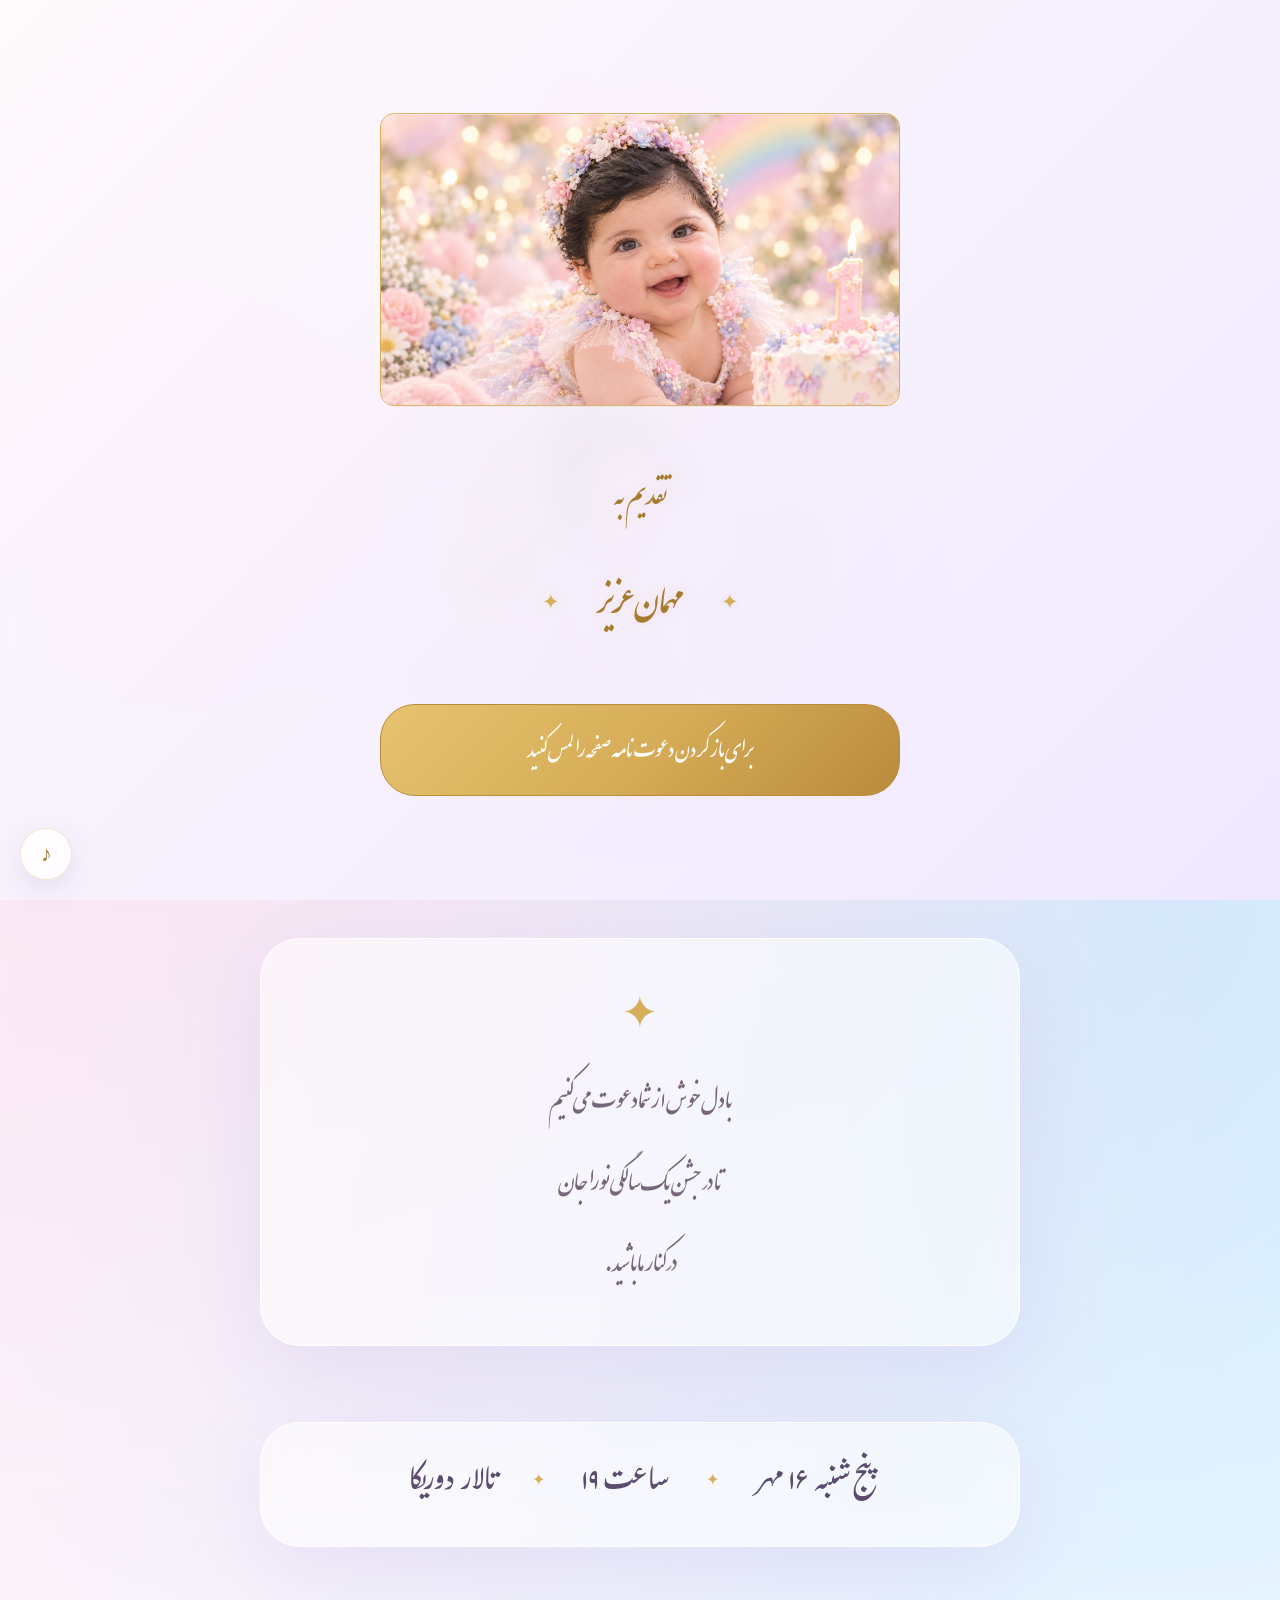
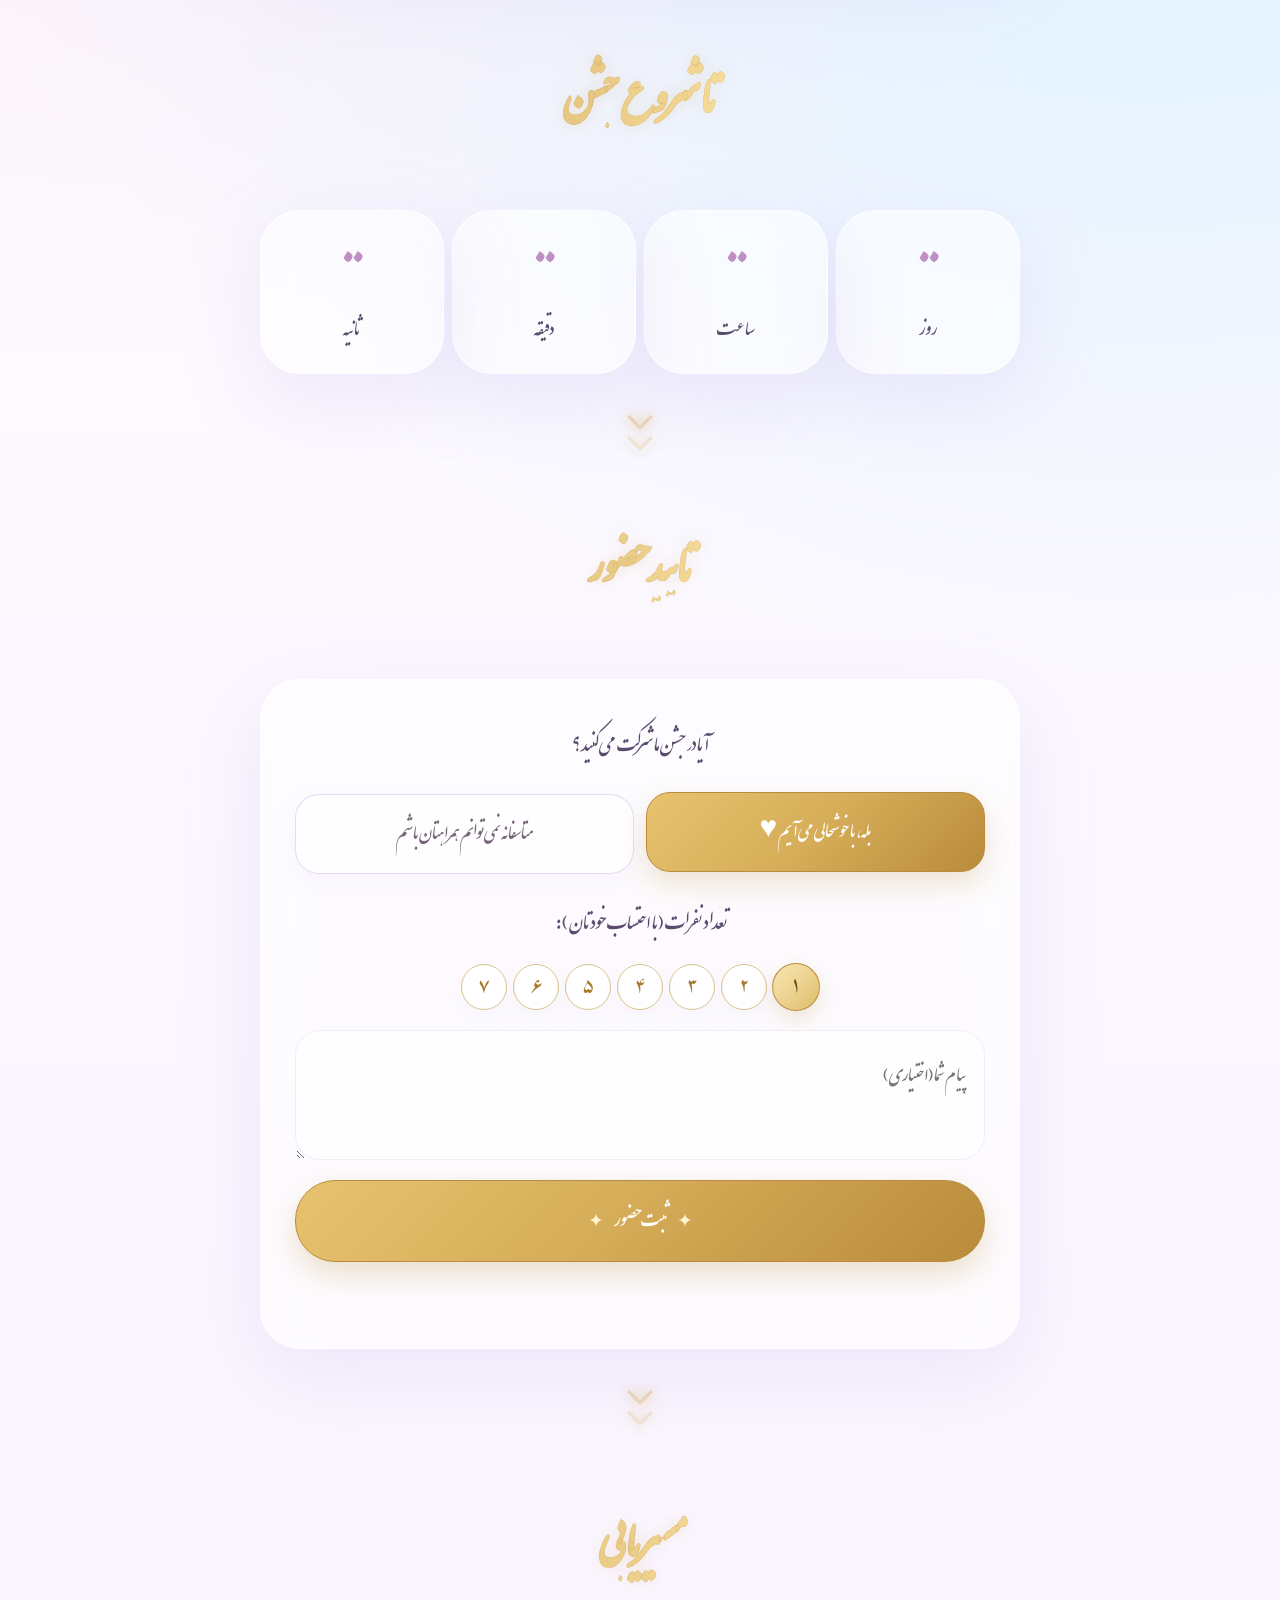
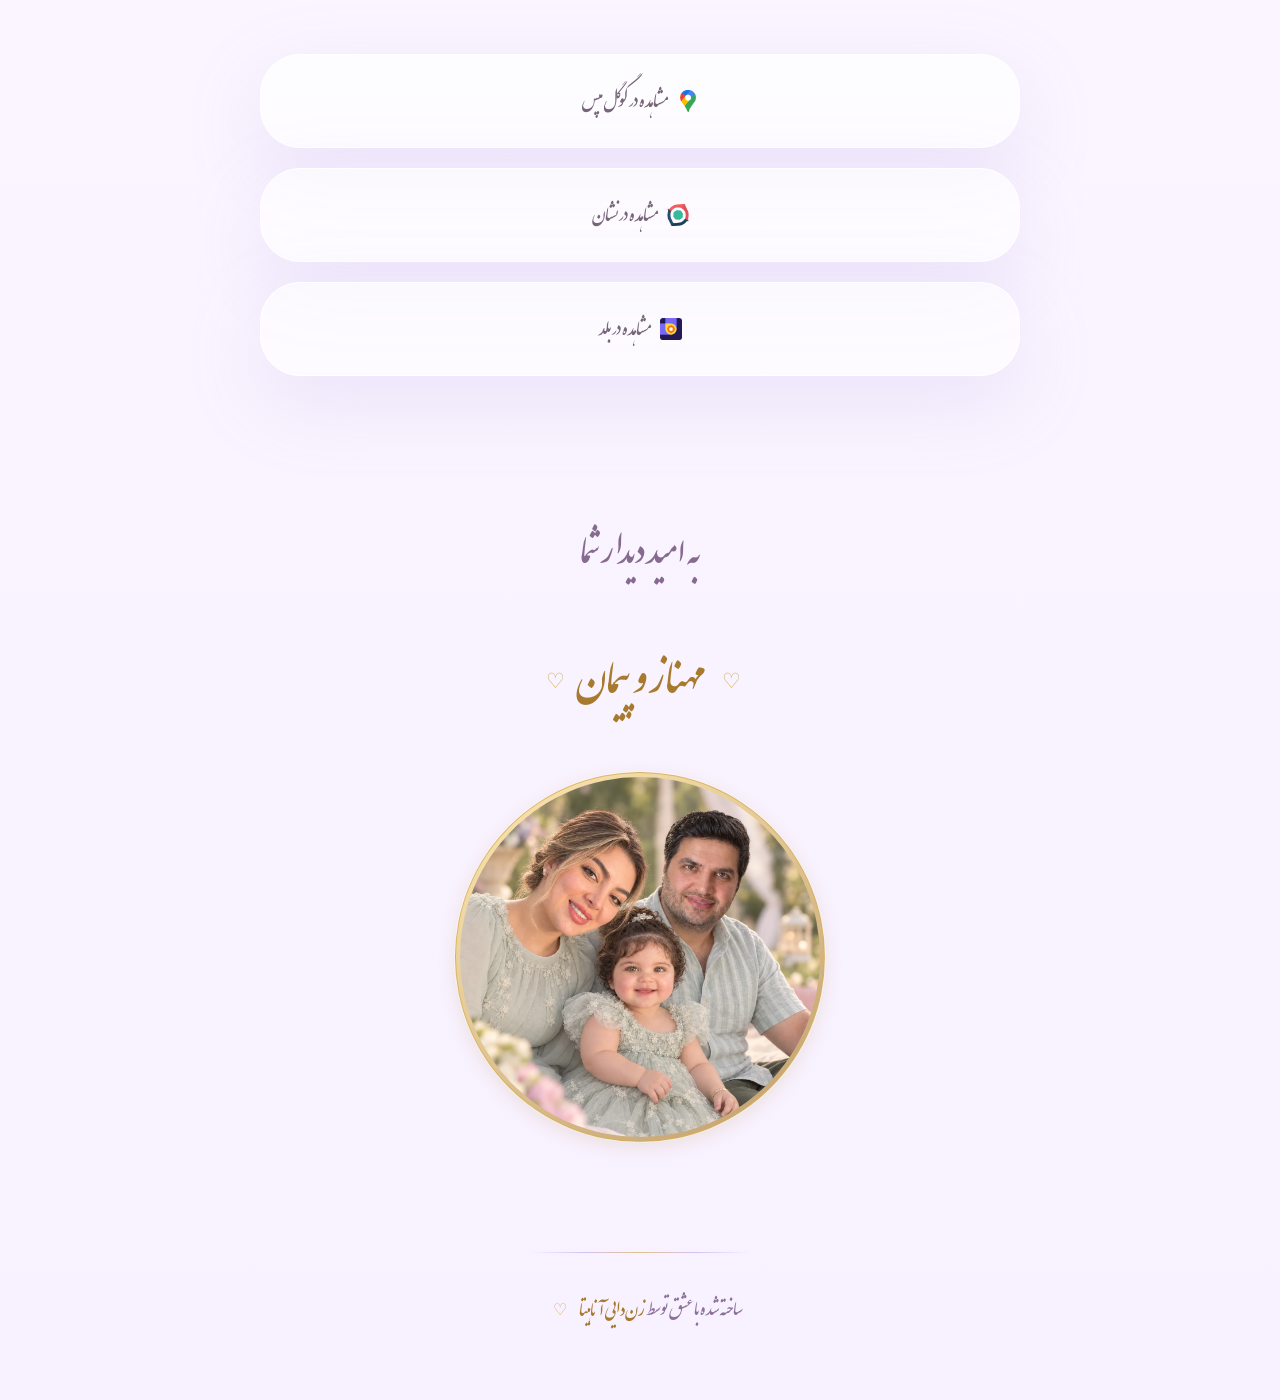
==== commit 0758c900: "Wrap Anahita in separate signature font span" ====
--- a/index.html
+++ b/index.html
@@ -38,6 +38,6 @@
 <section class="reveal"><h2 class="section-title">تایید حضور</h2><div class="glass-card rsvp-form"><div class="rsvp-question">آیا در جشن ما شرکت می‌کنید؟</div><div class="attendance-options" role="group" aria-label="تایید حضور"><button type="button" class="attendance-option is-selected" data-attendance="yes">بله، با خوشحالی می‌آیم <span>♥️</span></button><button type="button" class="attendance-option" data-attendance="no">متأسفانه نمی‌توانم همراهتان باشم</button></div><div class="guest-count-wrap" id="guestCountWrap"><div class="guest-count-title">تعداد نفرات  ( با احتساب خودتان ):</div><div class="guest-count" role="group" aria-label="تعداد نفرات"><button type="button" class="guest-count-btn is-selected" data-count="1">۱</button><button type="button" class="guest-count-btn" data-count="2">۲</button><button type="button" class="guest-count-btn" data-count="3">۳</button><button type="button" class="guest-count-btn" data-count="4">۴</button><button type="button" class="guest-count-btn" data-count="5">۵</button><button type="button" class="guest-count-btn" data-count="6">۶</button><button type="button" class="guest-count-btn" data-count="7">۷</button></div></div><textarea id="guestMessage" placeholder="پیام شما (اختیاری)" aria-label="پیام شما"></textarea><button type="button" class="glass-button rsvp-submit" id="rsvpSubmit"><span>✦</span> ثبت حضور <span>✦</span></button><div class="rsvp-feedback" id="rsvpFeedback" aria-live="polite"></div></div></section>
 <div class="section-scroll" aria-hidden="true"><div class="scroll-arrow" aria-hidden="true"><i></i><i></i></div></div>
 <section class="reveal"><h2 class="section-title">مسیریابی</h2><div class="buttons"><a class="glass-button" href="https://maps.app.goo.gl/fr6qwoFRzFqAugk98" target="_blank"><img src="assets/icons/g.png" alt="" loading="lazy" decoding="async">مشاهده در گوگل مپس</a><a class="glass-button" href="https://nshn.ir/2e_bf-IH5x5Y4D" target="_blank"><img src="assets/icons/n.png" alt="" loading="lazy" decoding="async">مشاهده در نشان</a><a class="glass-button" href="https://balad.ir/p/7ahglm8ucy5Qjp" target="_blank"><img src="assets/icons/b.png" alt="" loading="lazy" decoding="async">مشاهده در بلد</a></div></section>
-<footer>به امید دیدار شما<br><span class="footer-names"><span class="footer-heart">♡</span> مهناز و پیمان <span class="footer-heart">♡</span></span><div class="footer-noora-photo"><img src="assets/noora-family.webp" alt="نورا و خانواده" loading="lazy" decoding="async"></div><div class="footer-divider"></div><div class="note"> ساخته شده  با عشق توسط <a class="signature-anahita" href="https://t.me/ThisIsAnahita" target="_blank" rel="noopener noreferrer">زن‌دایی آناهیتا <span class="footer-heart">♡</span></a></div></footer><div class="rsvp-toast" id="rsvpToast" role="status" aria-live="polite"></div><div class="guest-name-modal" id="guestNameModal" role="dialog" aria-modal="true"><div class="guest-name-card"><div class="guest-name-icon">✦</div><div class="guest-name-title">شما با لینک مهمان وارد شده‌اید.</div><div class="guest-name-text">لطفاً نامتان را وارد کنید تا پاسخ شما ثبت شود.</div><input id="guestNameModalInput" class="guest-name-input" type="text" maxlength="80" placeholder="نام و نام خانوادگی شما" autocomplete="name"><div id="guestNameModalError" class="guest-name-error" hidden></div><div class="guest-name-actions"><button type="button" id="guestNameModalSkip" class="guest-name-skip">انصراف</button><button type="button" id="guestNameModalConfirm" class="guest-name-confirm">ثبت نام و ادامه</button></div></div></div>
+<footer>به امید دیدار شما<br><span class="footer-names"><span class="footer-heart">♡</span> مهناز و پیمان <span class="footer-heart">♡</span></span><div class="footer-noora-photo"><img src="assets/noora-family.webp" alt="نورا و خانواده" loading="lazy" decoding="async"></div><div class="footer-divider"></div><div class="note"> ساخته شده  با عشق توسط <a class="signature-anahita" href="https://t.me/ThisIsAnahita" target="_blank" rel="noopener noreferrer">زن‌دایی <span class="signature-name">آناهیتا</span> <span class="footer-heart">♡</span></a></div></footer><div class="rsvp-toast" id="rsvpToast" role="status" aria-live="polite"></div><div class="guest-name-modal" id="guestNameModal" role="dialog" aria-modal="true"><div class="guest-name-card"><div class="guest-name-icon">✦</div><div class="guest-name-title">شما با لینک مهمان وارد شده‌اید.</div><div class="guest-name-text">لطفاً نامتان را وارد کنید تا پاسخ شما ثبت شود.</div><input id="guestNameModalInput" class="guest-name-input" type="text" maxlength="80" placeholder="نام و نام خانوادگی شما" autocomplete="name"><div id="guestNameModalError" class="guest-name-error" hidden></div><div class="guest-name-actions"><button type="button" id="guestNameModalSkip" class="guest-name-skip">انصراف</button><button type="button" id="guestNameModalConfirm" class="guest-name-confirm">ثبت نام و ادامه</button></div></div></div>
 <script src="js/config.js"></script><script src="js/script.js"></script>
 </body></html>
--- a/css/style.css
+++ b/css/style.css
@@ -1214,7 +1214,7 @@
 /* Anahita signature — Gulzar */
 .signature-anahita{
   font-family:"NooraNastaliq",serif!important;
-  font-size:25px!important;
+  font-size: 30px!important;
   font-weight:400;
   font-style:normal;
   font-feature-settings:"rlig" 1,"calt" 1,"liga" 1,"kern" 1!important;
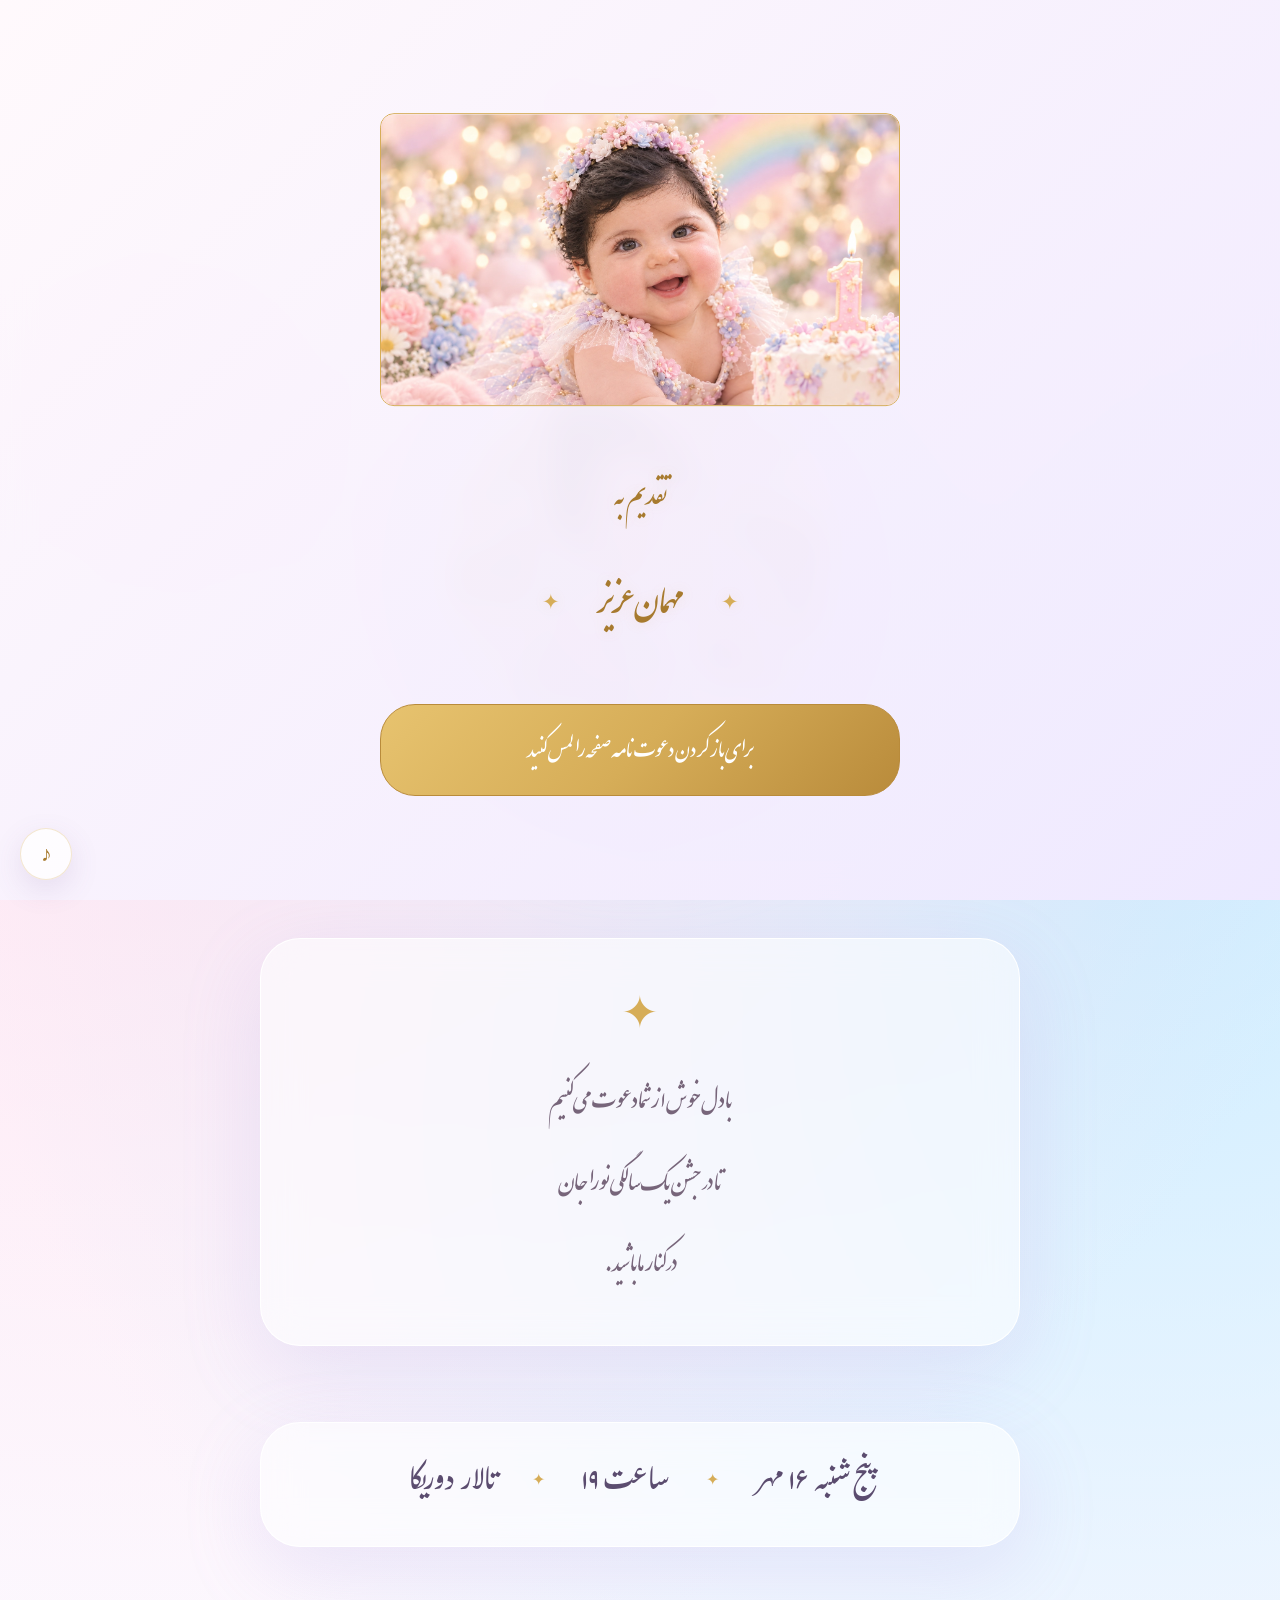
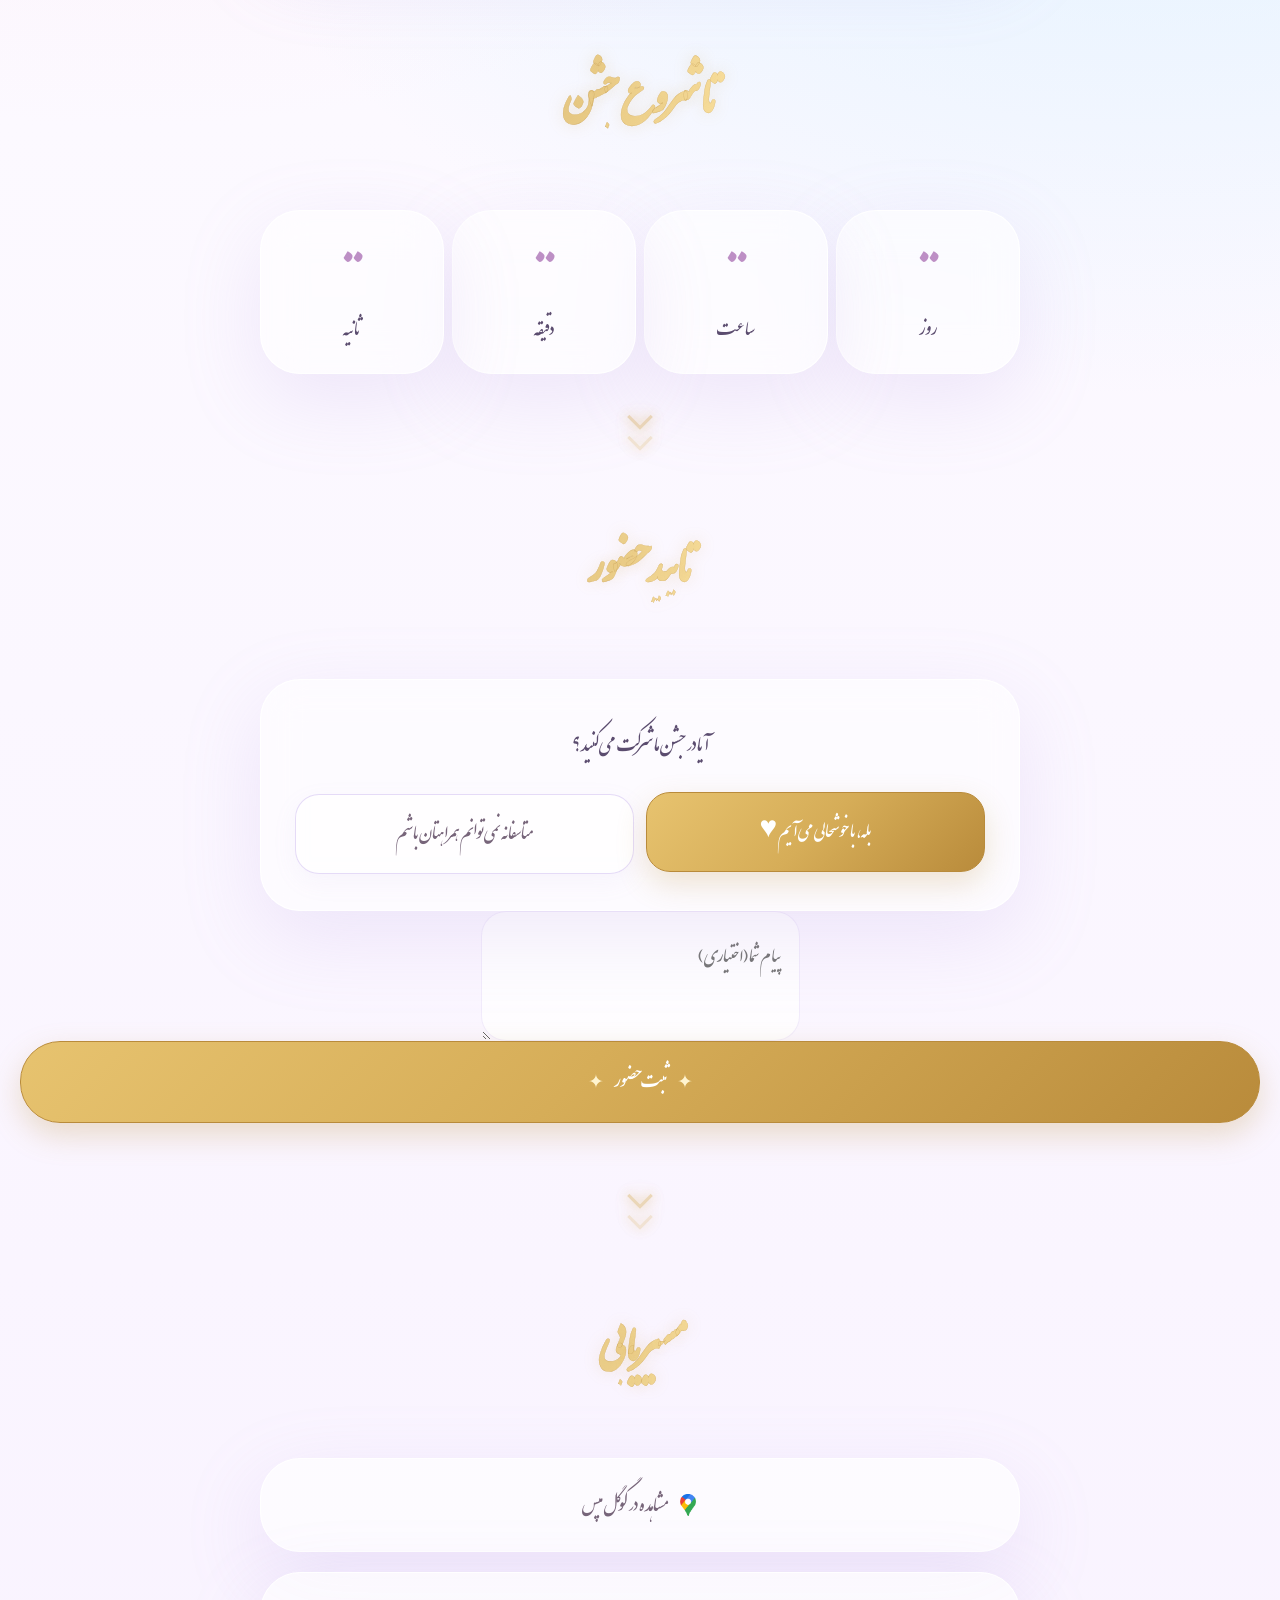
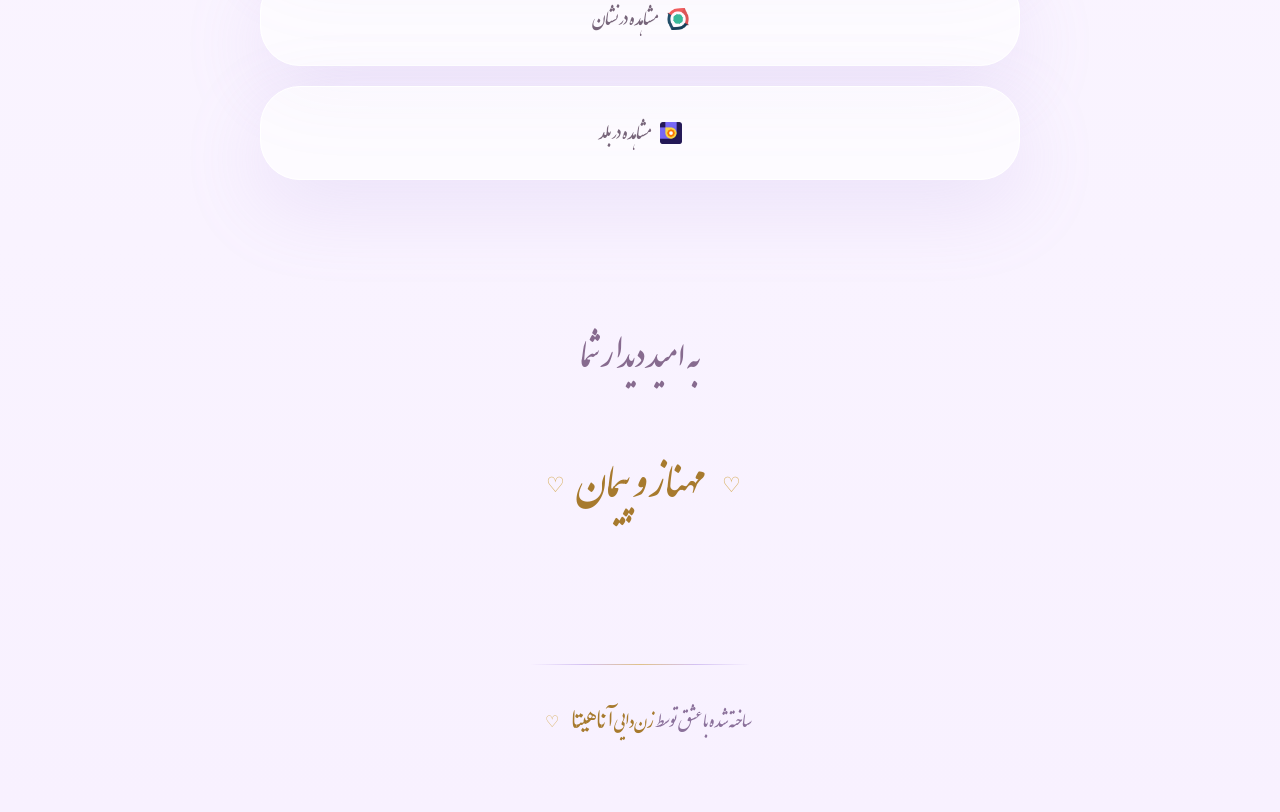
==== commit 85c1427f: "Remove family photo and guest count from invitation" ====
--- a/index.html
+++ b/index.html
@@ -35,9 +35,9 @@
 <section class="reveal"><div class="glass-card event-card"><div class="event-item">پنج‌شنبه ۱۶ مهر</div><span class="event-divider">✦</span><div class="event-item">ساعت ۱۹</div><span class="event-divider">✦</span><div class="event-item">تالار دوریکا</div></div></section>
 <section class="reveal"><h2 class="section-title">تا شروع جشن</h2><div class="countdown"><div class="glass-card time-box"><strong id="day">۰۰</strong><span>روز</span></div><div class="glass-card time-box"><strong id="hour">۰۰</strong><span>ساعت</span></div><div class="glass-card time-box"><strong id="minute">۰۰</strong><span>دقیقه</span></div><div class="glass-card time-box"><strong id="second">۰۰</strong><span>ثانیه</span></div></div></section>
 <div class="section-scroll" aria-hidden="true"><div class="scroll-arrow" aria-hidden="true"><i></i><i></i></div></div>
-<section class="reveal"><h2 class="section-title">تایید حضور</h2><div class="glass-card rsvp-form"><div class="rsvp-question">آیا در جشن ما شرکت می‌کنید؟</div><div class="attendance-options" role="group" aria-label="تایید حضور"><button type="button" class="attendance-option is-selected" data-attendance="yes">بله، با خوشحالی می‌آیم <span>♥️</span></button><button type="button" class="attendance-option" data-attendance="no">متأسفانه نمی‌توانم همراهتان باشم</button></div><div class="guest-count-wrap" id="guestCountWrap"><div class="guest-count-title">تعداد نفرات  ( با احتساب خودتان ):</div><div class="guest-count" role="group" aria-label="تعداد نفرات"><button type="button" class="guest-count-btn is-selected" data-count="1">۱</button><button type="button" class="guest-count-btn" data-count="2">۲</button><button type="button" class="guest-count-btn" data-count="3">۳</button><button type="button" class="guest-count-btn" data-count="4">۴</button><button type="button" class="guest-count-btn" data-count="5">۵</button><button type="button" class="guest-count-btn" data-count="6">۶</button><button type="button" class="guest-count-btn" data-count="7">۷</button></div></div><textarea id="guestMessage" placeholder="پیام شما (اختیاری)" aria-label="پیام شما"></textarea><button type="button" class="glass-button rsvp-submit" id="rsvpSubmit"><span>✦</span> ثبت حضور <span>✦</span></button><div class="rsvp-feedback" id="rsvpFeedback" aria-live="polite"></div></div></section>
+<section class="reveal"><h2 class="section-title">تایید حضور</h2><div class="glass-card rsvp-form"><div class="rsvp-question">آیا در جشن ما شرکت می‌کنید؟</div><div class="attendance-options" role="group" aria-label="تایید حضور"><button type="button" class="attendance-option is-selected" data-attendance="yes">بله، با خوشحالی می‌آیم <span>♥️</span></button><button type="button" class="attendance-option" data-attendance="no">متأسفانه نمی‌توانم همراهتان باشم</button></div></div><textarea id="guestMessage" placeholder="پیام شما (اختیاری)" aria-label="پیام شما"></textarea><button type="button" class="glass-button rsvp-submit" id="rsvpSubmit"><span>✦</span> ثبت حضور <span>✦</span></button><div class="rsvp-feedback" id="rsvpFeedback" aria-live="polite"></div></div></section>
 <div class="section-scroll" aria-hidden="true"><div class="scroll-arrow" aria-hidden="true"><i></i><i></i></div></div>
 <section class="reveal"><h2 class="section-title">مسیریابی</h2><div class="buttons"><a class="glass-button" href="https://maps.app.goo.gl/fr6qwoFRzFqAugk98" target="_blank"><img src="assets/icons/g.png" alt="" loading="lazy" decoding="async">مشاهده در گوگل مپس</a><a class="glass-button" href="https://nshn.ir/2e_bf-IH5x5Y4D" target="_blank"><img src="assets/icons/n.png" alt="" loading="lazy" decoding="async">مشاهده در نشان</a><a class="glass-button" href="https://balad.ir/p/7ahglm8ucy5Qjp" target="_blank"><img src="assets/icons/b.png" alt="" loading="lazy" decoding="async">مشاهده در بلد</a></div></section>
-<footer>به امید دیدار شما<br><span class="footer-names"><span class="footer-heart">♡</span> مهناز و پیمان <span class="footer-heart">♡</span></span><div class="footer-noora-photo"><img src="assets/noora-family.webp" alt="نورا و خانواده" loading="lazy" decoding="async"></div><div class="footer-divider"></div><div class="note"> ساخته شده  با عشق توسط <a class="signature-anahita" href="https://t.me/ThisIsAnahita" target="_blank" rel="noopener noreferrer">زن‌دایی <span class="signature-name">آناهیتا</span> <span class="footer-heart">♡</span></a></div></footer><div class="rsvp-toast" id="rsvpToast" role="status" aria-live="polite"></div><div class="guest-name-modal" id="guestNameModal" role="dialog" aria-modal="true"><div class="guest-name-card"><div class="guest-name-icon">✦</div><div class="guest-name-title">شما با لینک مهمان وارد شده‌اید.</div><div class="guest-name-text">لطفاً نامتان را وارد کنید تا پاسخ شما ثبت شود.</div><input id="guestNameModalInput" class="guest-name-input" type="text" maxlength="80" placeholder="نام و نام خانوادگی شما" autocomplete="name"><div id="guestNameModalError" class="guest-name-error" hidden></div><div class="guest-name-actions"><button type="button" id="guestNameModalSkip" class="guest-name-skip">انصراف</button><button type="button" id="guestNameModalConfirm" class="guest-name-confirm">ثبت نام و ادامه</button></div></div></div>
+<footer>به امید دیدار شما<br><span class="footer-names"><span class="footer-heart">♡</span> مهناز و پیمان <span class="footer-heart">♡</span></span><div class="footer-divider"></div><div class="note"> ساخته شده  با عشق توسط <a class="signature-anahita" href="https://t.me/ThisIsAnahita" target="_blank" rel="noopener noreferrer">زن‌دایی <span class="signature-name">آناهیتا</span> <span class="footer-heart">♡</span></a></div></footer><div class="rsvp-toast" id="rsvpToast" role="status" aria-live="polite"></div><div class="guest-name-modal" id="guestNameModal" role="dialog" aria-modal="true"><div class="guest-name-card"><div class="guest-name-icon">✦</div><div class="guest-name-title">شما با لینک مهمان وارد شده‌اید.</div><div class="guest-name-text">لطفاً نامتان را وارد کنید تا پاسخ شما ثبت شود.</div><input id="guestNameModalInput" class="guest-name-input" type="text" maxlength="80" placeholder="نام و نام خانوادگی شما" autocomplete="name"><div id="guestNameModalError" class="guest-name-error" hidden></div><div class="guest-name-actions"><button type="button" id="guestNameModalSkip" class="guest-name-skip">انصراف</button><button type="button" id="guestNameModalConfirm" class="guest-name-confirm">ثبت نام و ادامه</button></div></div></div>
 <script src="js/config.js"></script><script src="js/script.js"></script>
 </body></html>
--- a/css/style.css
+++ b/css/style.css
@@ -1225,3 +1225,14 @@
   unicode-bidi:isolate;
   white-space:nowrap;
 }
+.signature-anahita .signature-name{
+  font-family:"Gulzar",serif!important;
+  font-size:25px!important;
+  font-weight:400;
+  font-style:normal;
+  font-feature-settings:"rlig" 1,"calt" 1,"liga" 1,"kern" 1!important;
+  -webkit-font-feature-settings:"rlig" 1,"calt" 1,"liga" 1,"kern" 1!important;
+  font-kerning:normal!important;
+  font-variant-ligatures:contextual common-ligatures!important;
+  text-rendering:optimizeLegibility!important;
+}
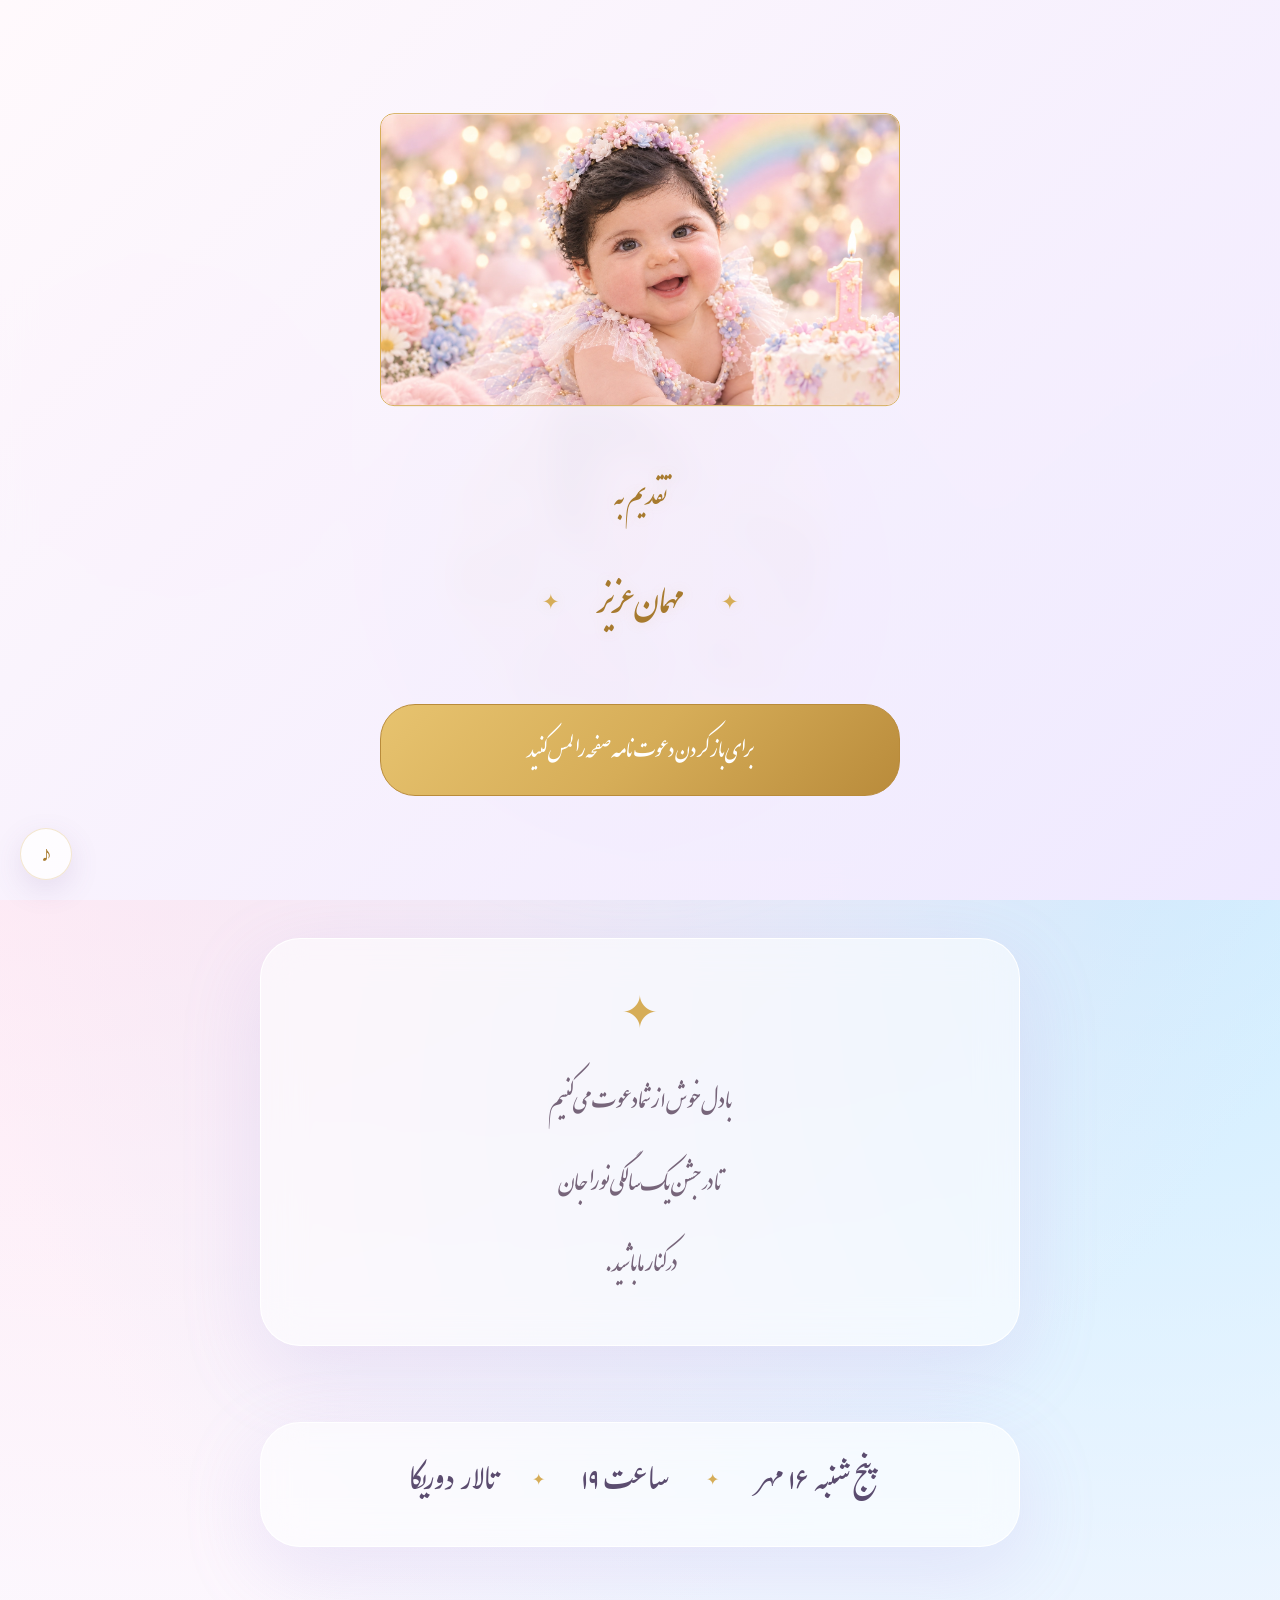
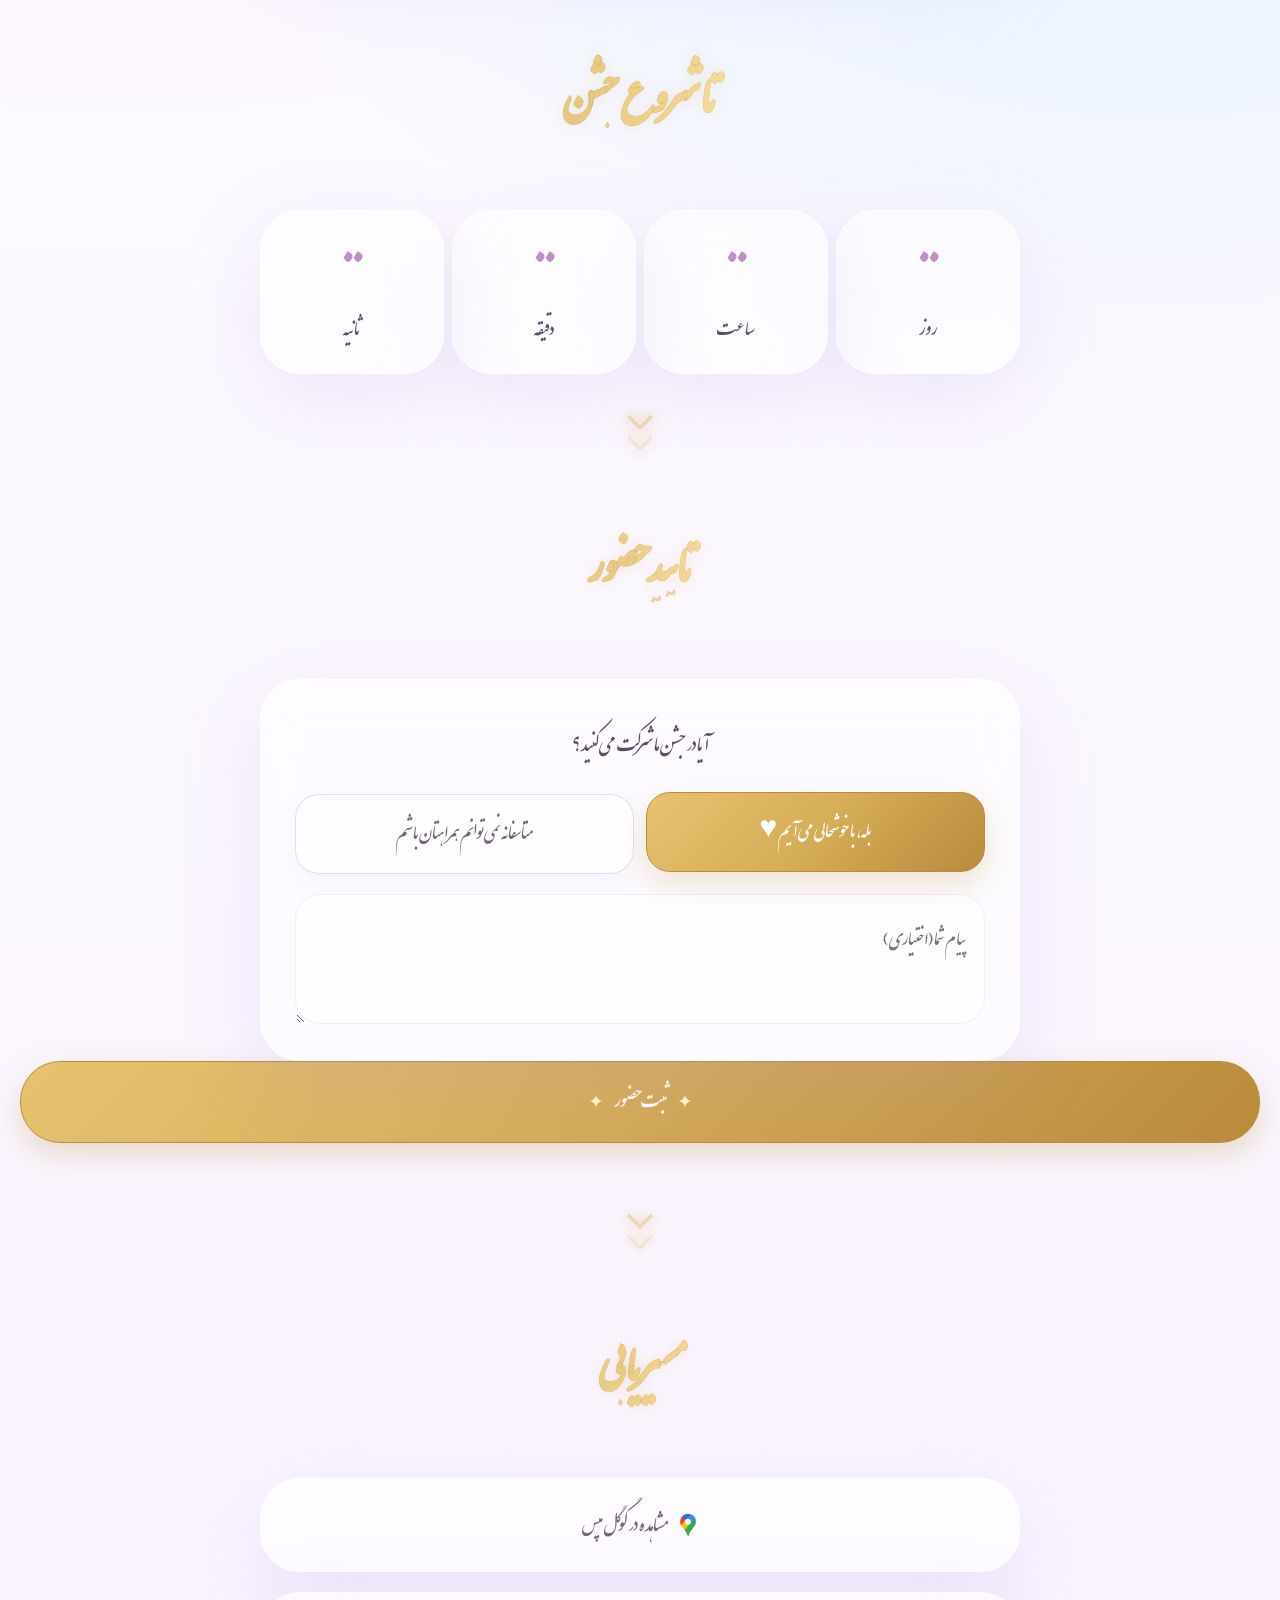
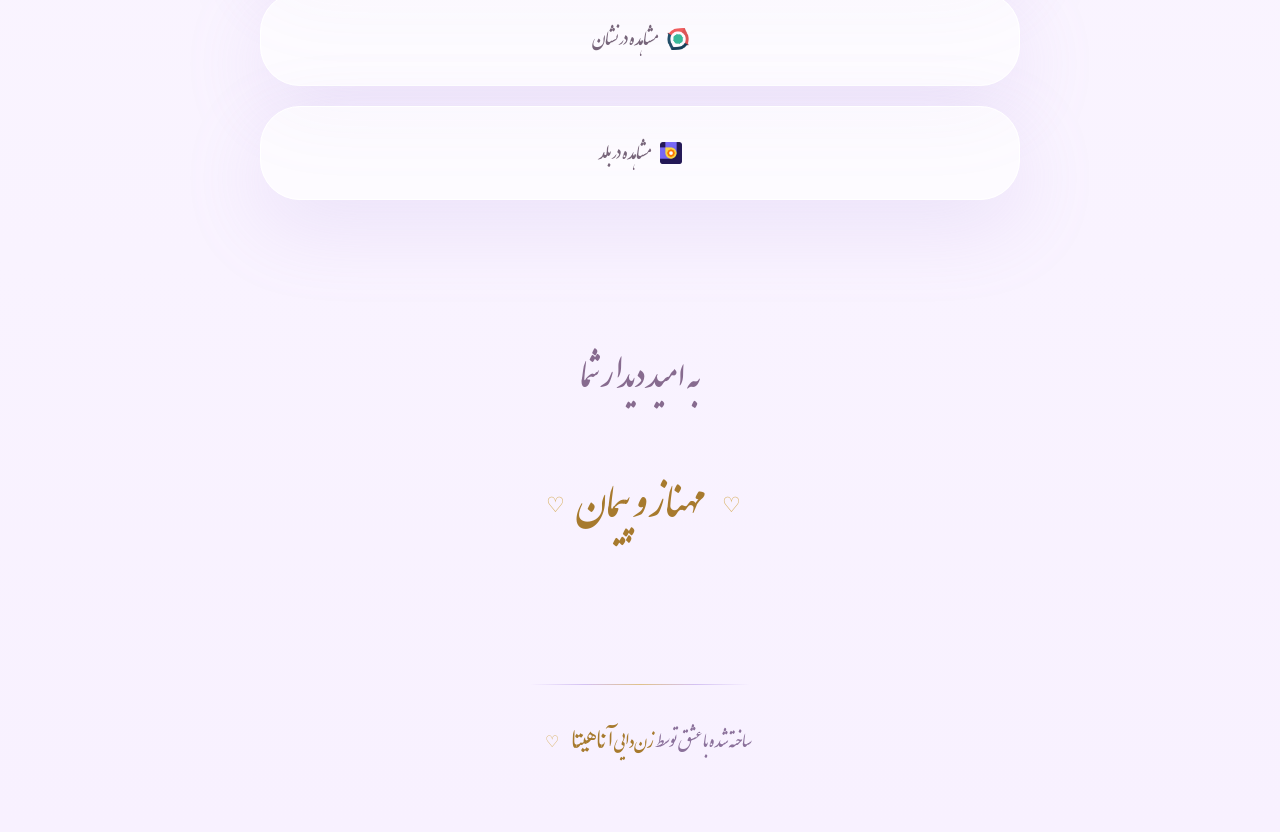
==== commit b474c201: "Unify RSVP message field inside glass card" ====
--- a/index.html
+++ b/index.html
@@ -35,7 +35,7 @@
 <section class="reveal"><div class="glass-card event-card"><div class="event-item">پنج‌شنبه ۱۶ مهر</div><span class="event-divider">✦</span><div class="event-item">ساعت ۱۹</div><span class="event-divider">✦</span><div class="event-item">تالار دوریکا</div></div></section>
 <section class="reveal"><h2 class="section-title">تا شروع جشن</h2><div class="countdown"><div class="glass-card time-box"><strong id="day">۰۰</strong><span>روز</span></div><div class="glass-card time-box"><strong id="hour">۰۰</strong><span>ساعت</span></div><div class="glass-card time-box"><strong id="minute">۰۰</strong><span>دقیقه</span></div><div class="glass-card time-box"><strong id="second">۰۰</strong><span>ثانیه</span></div></div></section>
 <div class="section-scroll" aria-hidden="true"><div class="scroll-arrow" aria-hidden="true"><i></i><i></i></div></div>
-<section class="reveal"><h2 class="section-title">تایید حضور</h2><div class="glass-card rsvp-form"><div class="rsvp-question">آیا در جشن ما شرکت می‌کنید؟</div><div class="attendance-options" role="group" aria-label="تایید حضور"><button type="button" class="attendance-option is-selected" data-attendance="yes">بله، با خوشحالی می‌آیم <span>♥️</span></button><button type="button" class="attendance-option" data-attendance="no">متأسفانه نمی‌توانم همراهتان باشم</button></div></div><textarea id="guestMessage" placeholder="پیام شما (اختیاری)" aria-label="پیام شما"></textarea><button type="button" class="glass-button rsvp-submit" id="rsvpSubmit"><span>✦</span> ثبت حضور <span>✦</span></button><div class="rsvp-feedback" id="rsvpFeedback" aria-live="polite"></div></div></section>
+<section class="reveal"><h2 class="section-title">تایید حضور</h2><div class="glass-card rsvp-form"><div class="rsvp-question">آیا در جشن ما شرکت می‌کنید؟</div><div class="attendance-options" role="group" aria-label="تایید حضور"><button type="button" class="attendance-option is-selected" data-attendance="yes">بله، با خوشحالی می‌آیم <span>♥️</span></button><button type="button" class="attendance-option" data-attendance="no">متأسفانه نمی‌توانم همراهتان باشم</button></div><textarea id="guestMessage" placeholder="پیام شما (اختیاری)" aria-label="پیام شما"></textarea></div><button type="button" class="glass-button rsvp-submit" id="rsvpSubmit"><span>✦</span> ثبت حضور <span>✦</span></button><div class="rsvp-feedback" id="rsvpFeedback" aria-live="polite"></div></section>
 <div class="section-scroll" aria-hidden="true"><div class="scroll-arrow" aria-hidden="true"><i></i><i></i></div></div>
 <section class="reveal"><h2 class="section-title">مسیریابی</h2><div class="buttons"><a class="glass-button" href="https://maps.app.goo.gl/fr6qwoFRzFqAugk98" target="_blank"><img src="assets/icons/g.png" alt="" loading="lazy" decoding="async">مشاهده در گوگل مپس</a><a class="glass-button" href="https://nshn.ir/2e_bf-IH5x5Y4D" target="_blank"><img src="assets/icons/n.png" alt="" loading="lazy" decoding="async">مشاهده در نشان</a><a class="glass-button" href="https://balad.ir/p/7ahglm8ucy5Qjp" target="_blank"><img src="assets/icons/b.png" alt="" loading="lazy" decoding="async">مشاهده در بلد</a></div></section>
 <footer>به امید دیدار شما<br><span class="footer-names"><span class="footer-heart">♡</span> مهناز و پیمان <span class="footer-heart">♡</span></span><div class="footer-divider"></div><div class="note"> ساخته شده  با عشق توسط <a class="signature-anahita" href="https://t.me/ThisIsAnahita" target="_blank" rel="noopener noreferrer">زن‌دایی <span class="signature-name">آناهیتا</span> <span class="footer-heart">♡</span></a></div></footer><div class="rsvp-toast" id="rsvpToast" role="status" aria-live="polite"></div><div class="guest-name-modal" id="guestNameModal" role="dialog" aria-modal="true"><div class="guest-name-card"><div class="guest-name-icon">✦</div><div class="guest-name-title">شما با لینک مهمان وارد شده‌اید.</div><div class="guest-name-text">لطفاً نامتان را وارد کنید تا پاسخ شما ثبت شود.</div><input id="guestNameModalInput" class="guest-name-input" type="text" maxlength="80" placeholder="نام و نام خانوادگی شما" autocomplete="name"><div id="guestNameModalError" class="guest-name-error" hidden></div><div class="guest-name-actions"><button type="button" id="guestNameModalSkip" class="guest-name-skip">انصراف</button><button type="button" id="guestNameModalConfirm" class="guest-name-confirm">ثبت نام و ادامه</button></div></div></div>
--- a/css/style.css
+++ b/css/style.css
@@ -796,31 +796,10 @@
 
 
 /* Small framed family photo between footer names and signature */
-.footer-noora-photo{
-  width:112px;
-  height:112px;
-  margin:22px auto 6px;
-  padding:4px;
-  border:1.5px solid rgba(214,173,88,.78);
-  border-radius:50%;
-  background:linear-gradient(145deg,rgba(255,231,166,.85),rgba(167,122,46,.7));
-  box-shadow:0 5px 18px rgba(167,122,46,.16),0 0 0 1px rgba(255,255,255,.65);
-  overflow:hidden;
-}
-.footer-noora-photo img{
-  display:block;
-  width:100%;
-  height:100%;
-  object-fit:cover;
-  border-radius:50%;
-}
-@media(max-width:600px){
-  .footer-noora-photo{
-    width:96px;
-    height:96px;
-    margin:18px auto 5px;
-    padding:3px;
-  }
+
+
+@media(max-width:600px){
+  
 }
 
 /* Enlarge guest greeting and scroll indicator */
@@ -866,15 +845,9 @@
 
 
 /* Enlarge footer family photo 3x */
-.footer-noora-photo{
-  width:370px!important;
-  height:370px!important;
-}
-@media(max-width:600px){
-  .footer-noora-photo{
-    width:288px!important;
-    height:288px!important;
-  }
+
+@media(max-width:600px){
+  
 }
 
 
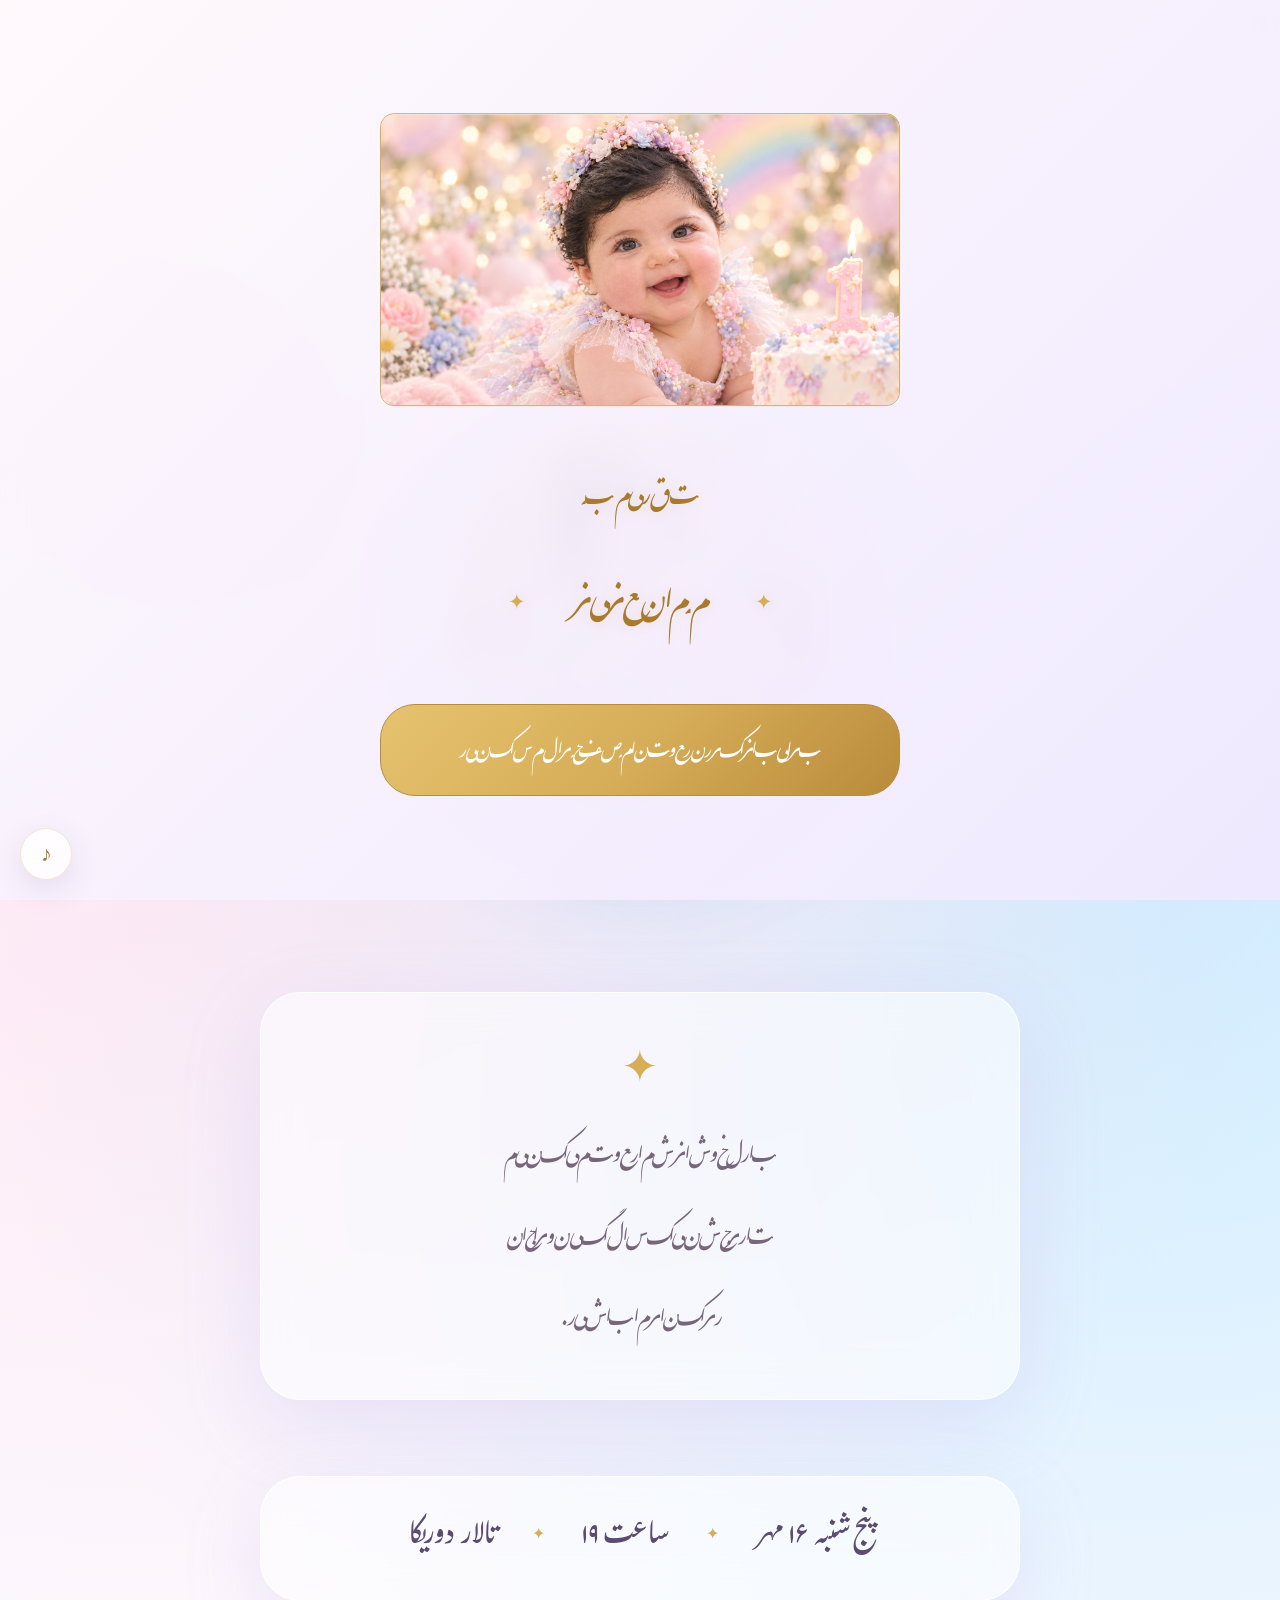
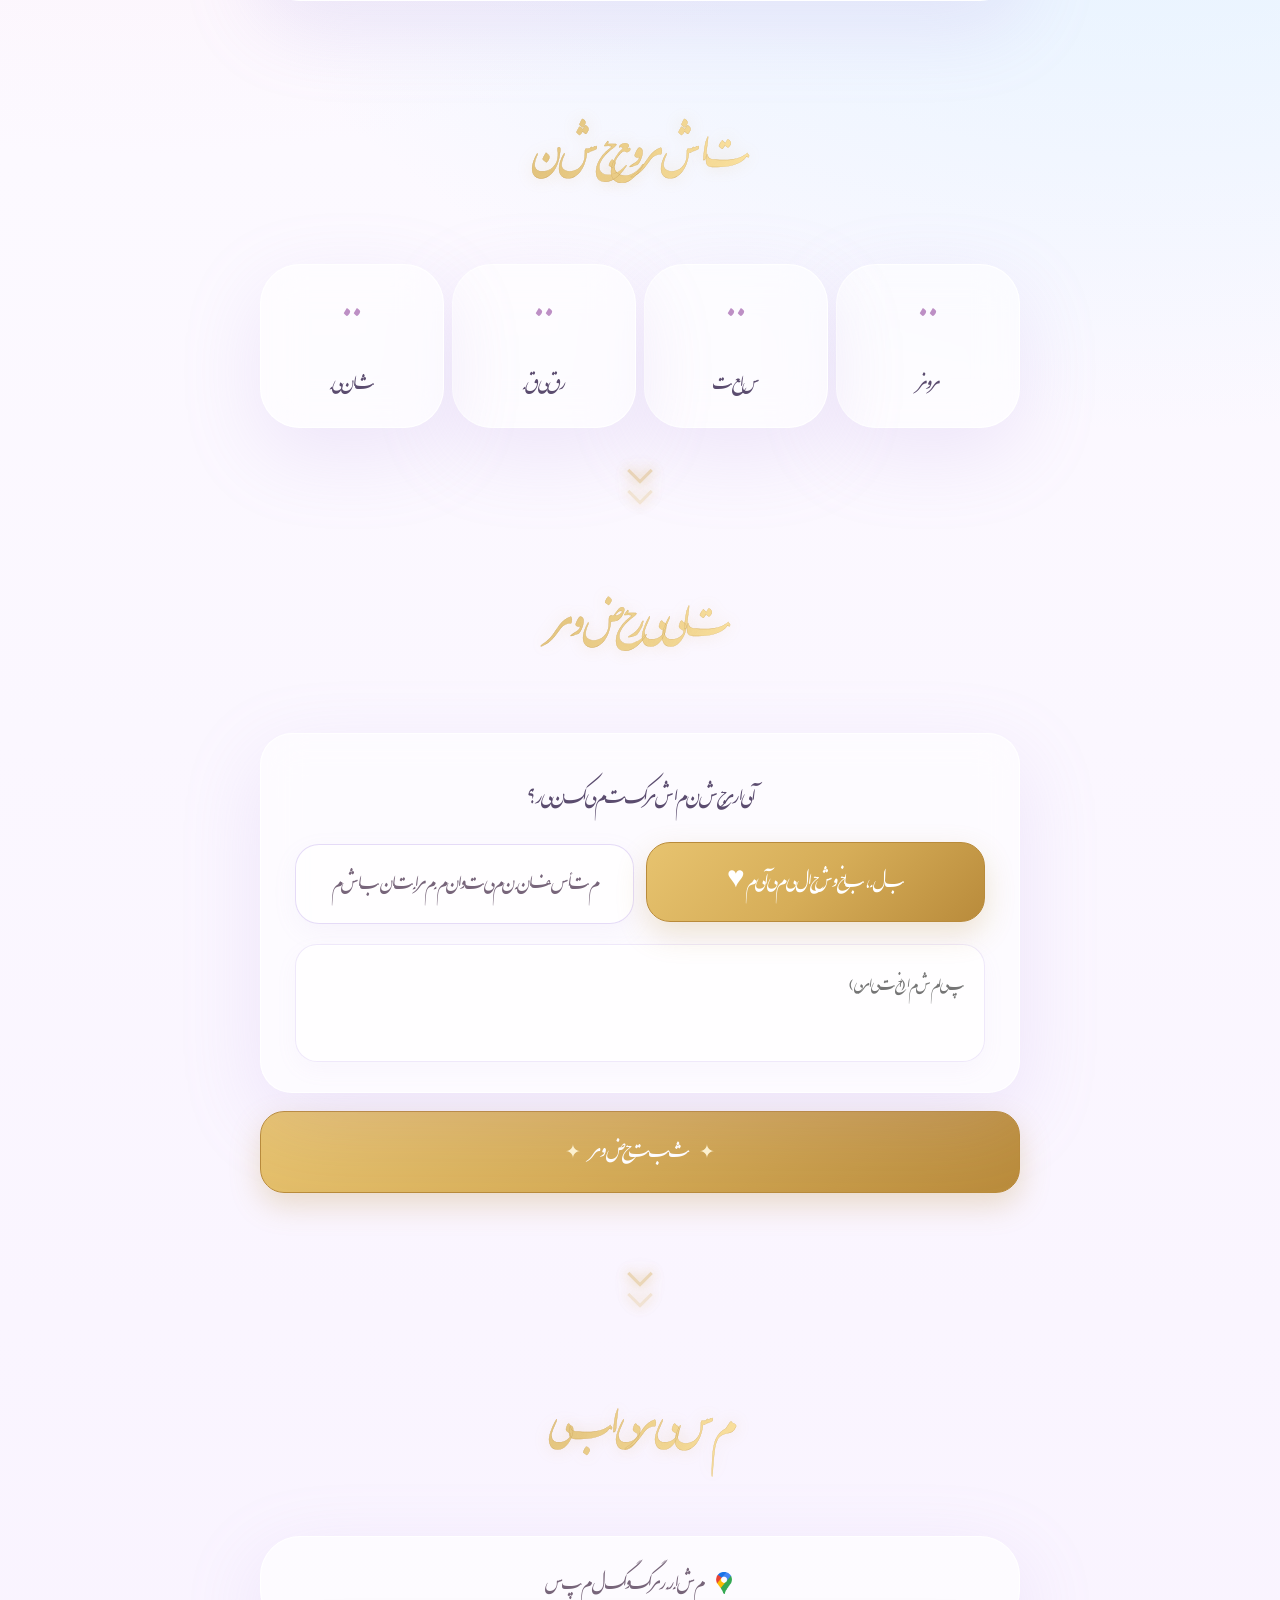
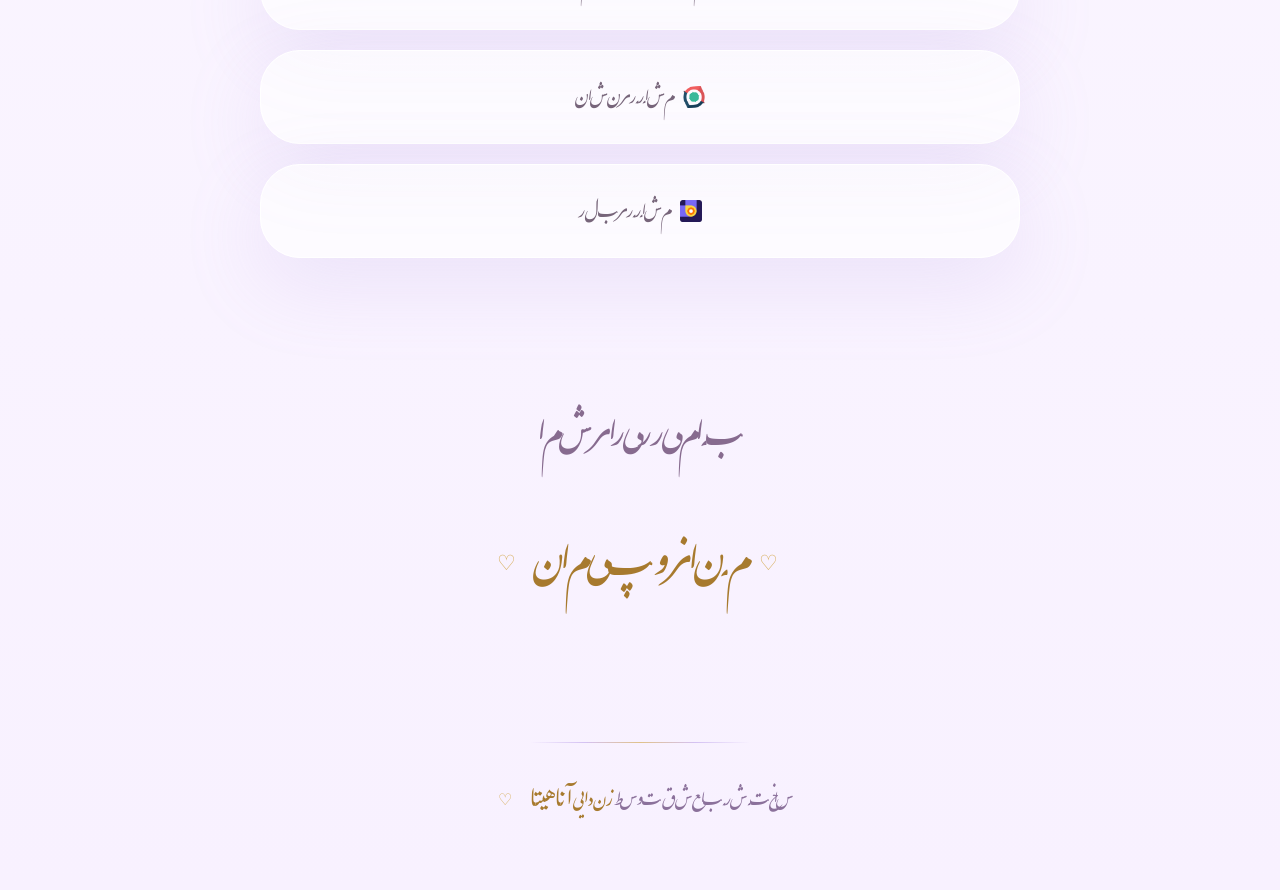
==== commit 625979c0: "Prioritize mobile first-paint assets" ====
--- a/index.html
+++ b/index.html
@@ -10,7 +10,7 @@
 <meta property="og:description" content="دعوت‌نامه جشن اولین سال تولد نورا جان؛ پنج‌شنبه ۱۶ مهر، ساعت ۱۹.">
 <meta property="og:image" content="https://aanaahitaa.github.io/Noora/assets/noora-cover.webp">
 <meta property="og:image:width" content="1200"><meta property="og:image:height" content="630"><meta property="og:image:type" content="image/webp"><meta property="og:url" content="https://aanaahitaa.github.io/Noora/"><meta property="og:type" content="website"><meta name="twitter:card" content="summary_large_image"><meta name="twitter:title" content="دعوت‌نامه جشن تولد یک‌سالگی نورا جان"><meta name="twitter:description" content="دعوت‌نامه جشن اولین سال تولد نورا جان؛ پنج‌شنبه ۱۶ مهر، ساعت ۱۹."><meta name="twitter:image" content="https://aanaahitaa.github.io/Noora/assets/noora-cover.webp">
-<link rel="preload" href="assets/noora-cover.webp" as="image">
+<link rel="preload" href="assets/noora-cover.webp" as="image" fetchpriority="high">\n<link rel="preload" href="assets/fonts/iran-nastaliq.ttf" as="font" type="font/ttf" fetchpriority="high">
 <link rel="stylesheet" href="css/style.css">
 <link rel="stylesheet" href="css/event-font.css">
 <style>
@@ -27,7 +27,7 @@
 <body>
 <div class="rsvp-toast-backdrop" id="rsvpToastBackdrop" aria-hidden="true"></div>
 <audio id="music" loop preload="none"><source src="assets/music/birthday.mp3" type="audio/mpeg"></audio>
-<div class="music-gate" id="musicGate"><div class="music-gate-card"><div class="envelope-scene" id="envelopeScene"><div class="invitation-card"><img src="assets/noora-cover.webp" alt="کارت دعوت نورا" decoding="async"></div></div><div class="music-dedication">تقدیم به</div><div class="music-greeting" id="musicGreeting"><span>✦</span><span class="greeting-text" data-guest-name>مهمان عزیز</span><span>✦</span></div><div class="music-instruction"></div><button class="music-enter" id="musicEnter" type="button">برای باز کردن دعوت‌نامه صفحه را لمس کنید</button></div></div>
+<div class="music-gate" id="musicGate"><div class="music-gate-card"><div class="envelope-scene" id="envelopeScene"><div class="invitation-card"><img src="assets/noora-cover.webp" alt="کارت دعوت نورا" decoding="async" fetchpriority="high"></div></div><div class="music-dedication">تقدیم به</div><div class="music-greeting" id="musicGreeting"><span>✦</span><span class="greeting-text" data-guest-name>مهمان عزیز</span><span>✦</span></div><div class="music-instruction"></div><button class="music-enter" id="musicEnter" type="button">برای باز کردن دعوت‌نامه صفحه را لمس کنید</button></div></div>
 <button class="music-btn" id="musicBtn" onclick="toggleMusic()" aria-label="پخش یا توقف موسیقی"><span class="music-note">♪</span></button>
 <section class="hero reveal"><div class="section-inner"><div class="hero-small-title">به مناسبت نخستین سال زندگی</div><h1 class="hero-title">نورا جان</h1><div class="photo-frame" aria-label="تصویر نورا"><div class="photo-glow"></div><div class="photo-inner"><img src="assets/noora-main.webp" alt="Noora" loading="lazy" decoding="async"></div><span class="photo-star star-one">✦</span><span class="photo-star star-two">✧</span><span class="photo-star star-three">✦</span></div><div class="scroll-hint"><div class="scroll-arrow"><i></i><i></i></div></div></div></section>
 <div class="scroll-down"><div class="scroll-circle">⇣</div></div>
--- a/css/style.css
+++ b/css/style.css
@@ -304,9 +304,9 @@
 @media(max-width:600px){.invitation-card{width:100%!important;border-radius:12px}.invitation-card img{border-radius:10.5px}}
 .music-btn{width:52px;height:52px;bottom:20px;left:20px;display:flex;align-items:center;justify-content:center;font-size:0;background:rgba(255,255,255,.78);border:1px solid rgba(214,173,88,.28);box-shadow:0 10px 30px rgba(110,80,140,.13)}
 .music-note{font-family:Arial,sans-serif;font-size:25px;line-height:1;color:var(--gold-deep)}
-body::before,body::after{content:"✦";position:fixed;z-index:0;pointer-events:none;color:rgba(214,173,88,.34);font-family:Arial,sans-serif;text-shadow:0 0 12px rgba(255,231,166,.65)}
-body::before{content:"✦  ·  ✧";top:12vh;left:8vw;font-size:18px;letter-spacing:18px;animation:ambientSparkle 5s ease-in-out infinite}
-body::after{content:"✧  ·  ✦";right:10vw;top:72vh;font-size:16px;letter-spacing:15px;animation:ambientSparkle 6s ease-in-out -2s infinite}
+body::before,body::after{content:"";position:fixed;z-index:0;pointer-events:none;color:rgba(214,173,88,.34);font-family:Arial,sans-serif;text-shadow:0 0 12px rgba(255,231,166,.65);white-space:pre-line;line-height:1}
+body::before{content:"✦\A   ✧\A      ·";top:9vh;left:6vw;font-size:15px;line-height:2.6;letter-spacing:0;animation:ambientSparkle 5s ease-in-out infinite}
+body::after{content:"✧\A    ·\A  ✦";right:7vw;top:66vh;font-size:21px;line-height:2.8;letter-spacing:0;animation:ambientSparkle 6s ease-in-out -2s infinite}
 @keyframes ambientSparkle{0%,100%{opacity:.22;transform:translateY(0) scale(.9)}50%{opacity:.7;transform:translateY(-10px) scale(1.08)}}
 @media(max-width:600px){.invitation-card{width:100%!important;border-radius:12px}.invitation-card img{width:100%!important;max-width:none!important;height:auto!important;max-height:none!important;border-radius:10.5px}.music-btn{width:46px;height:46px;bottom:16px;left:16px}.music-note{font-size:22px}}
 
@@ -622,6 +622,32 @@
   }
 }
 
+
+/* Persian Nastaliq shaping — Safari / iOS / macOS */
+:lang(fa),
+[dir="rtl"],
+.hero-title,.section-title,.hero-small-title,.event-item,.quote-text,
+.rsvp-question,.guest-count-title,.attendance-option,.glass-button,
+.music-greeting .greeting-text,.music-enter,.music-instruction,
+.music-dedication,.signature-anahita,.note,footer{
+  direction:rtl!important;
+  unicode-bidi:isolate!important;
+  font-family:"NooraNastaliq",serif!important;
+  font-feature-settings:"isol" 1,"init" 1,"medi" 1,"fina" 1,"rlig" 1,"calt" 1,"liga" 1,"kern" 1!important;
+  -webkit-font-feature-settings:"isol" 1,"init" 1,"medi" 1,"fina" 1,"rlig" 1,"calt" 1,"liga" 1,"kern" 1!important;
+  font-kerning:normal!important;
+  font-variant-ligatures:contextual common-ligatures!important;
+  text-rendering:optimizeLegibility!important;
+  -webkit-font-smoothing:antialiased;
+  font-synthesis:none!important;
+}
+
+/* Keep Latin/system UI controls from being forced into Nastaliq. */
+.music-note,.footer-heart,.rsvp-submit span,.music-greeting>span{
+  font-family:Arial,sans-serif!important;
+  direction:ltr!important;
+  unicode-bidi:isolate!important;
+}
 
 /* iOS / Safari — explicit Persian Nastaliq shaping and joining */
 @supports (-webkit-touch-callout:none){
@@ -1209,3 +1235,88 @@
   font-variant-ligatures:contextual common-ligatures!important;
   text-rendering:optimizeLegibility!important;
 }
+
+
+/* RSVP — unified mobile-friendly glass panel */
+.rsvp-form{
+  width:min(92%,760px)!important;
+  gap:18px!important;
+  padding:34px 34px 30px!important;
+  border-radius:32px!important;
+  align-items:stretch!important;
+}
+.rsvp-form #guestMessage{
+  display:block;
+  width:100%;
+  min-height:118px;
+  height:118px;
+  margin:2px 0 0!important;
+  padding:18px 20px!important;
+  border:1px solid rgba(182,154,232,.22)!important;
+  border-radius:22px!important;
+  background:rgba(255,255,255,.68)!important;
+  box-shadow:inset 0 1px 0 rgba(255,255,255,.7),0 8px 22px rgba(180,150,220,.06)!important;
+  font-size:26px!important;
+  line-height:1.8!important;
+  resize:none!important;
+  text-align:right;
+}
+.rsvp-submit{
+  width:min(92%,760px)!important;
+  margin:18px auto 0!important;
+  border-radius:24px!important;
+}
+.rsvp-feedback{
+  width:min(92%,760px);
+  margin:8px auto 0;
+}
+@media(max-width:600px){
+  .rsvp-form{
+    width:calc(100% - 12px)!important;
+    padding:24px 18px 20px!important;
+    gap:14px!important;
+    border-radius:28px!important;
+  }
+  .rsvp-question{
+    font-size:30px!important;
+    line-height:1.8!important;
+    margin-bottom:2px;
+  }
+  .attendance-options{
+    grid-template-columns:1fr!important;
+    gap:10px!important;
+  }
+  .attendance-option{
+    min-height:62px!important;
+    padding:10px 14px!important;
+    border-radius:20px!important;
+    font-size:25px!important;
+    line-height:1.8!important;
+  }
+  .rsvp-form #guestMessage{
+    min-height:104px;
+    height:104px;
+    margin-top:2px!important;
+    padding:14px 16px!important;
+    border-radius:19px!important;
+    font-size:24px!important;
+    line-height:1.8!important;
+  }
+  .rsvp-submit{
+    width:calc(100% - 12px)!important;
+    height:68px!important;
+    margin-top:16px!important;
+    padding:5px 18px!important;
+    border-radius:22px!important;
+    font-size:38px!important;
+  }
+  .rsvp-feedback{
+    width:calc(100% - 18px);
+    margin-top:6px;
+    font-size:24px!important;
+    line-height:1.8!important;
+  }
+}
+@media(min-width:601px){
+  .rsvp-form #guestMessage::placeholder{font-size:25px}
+}
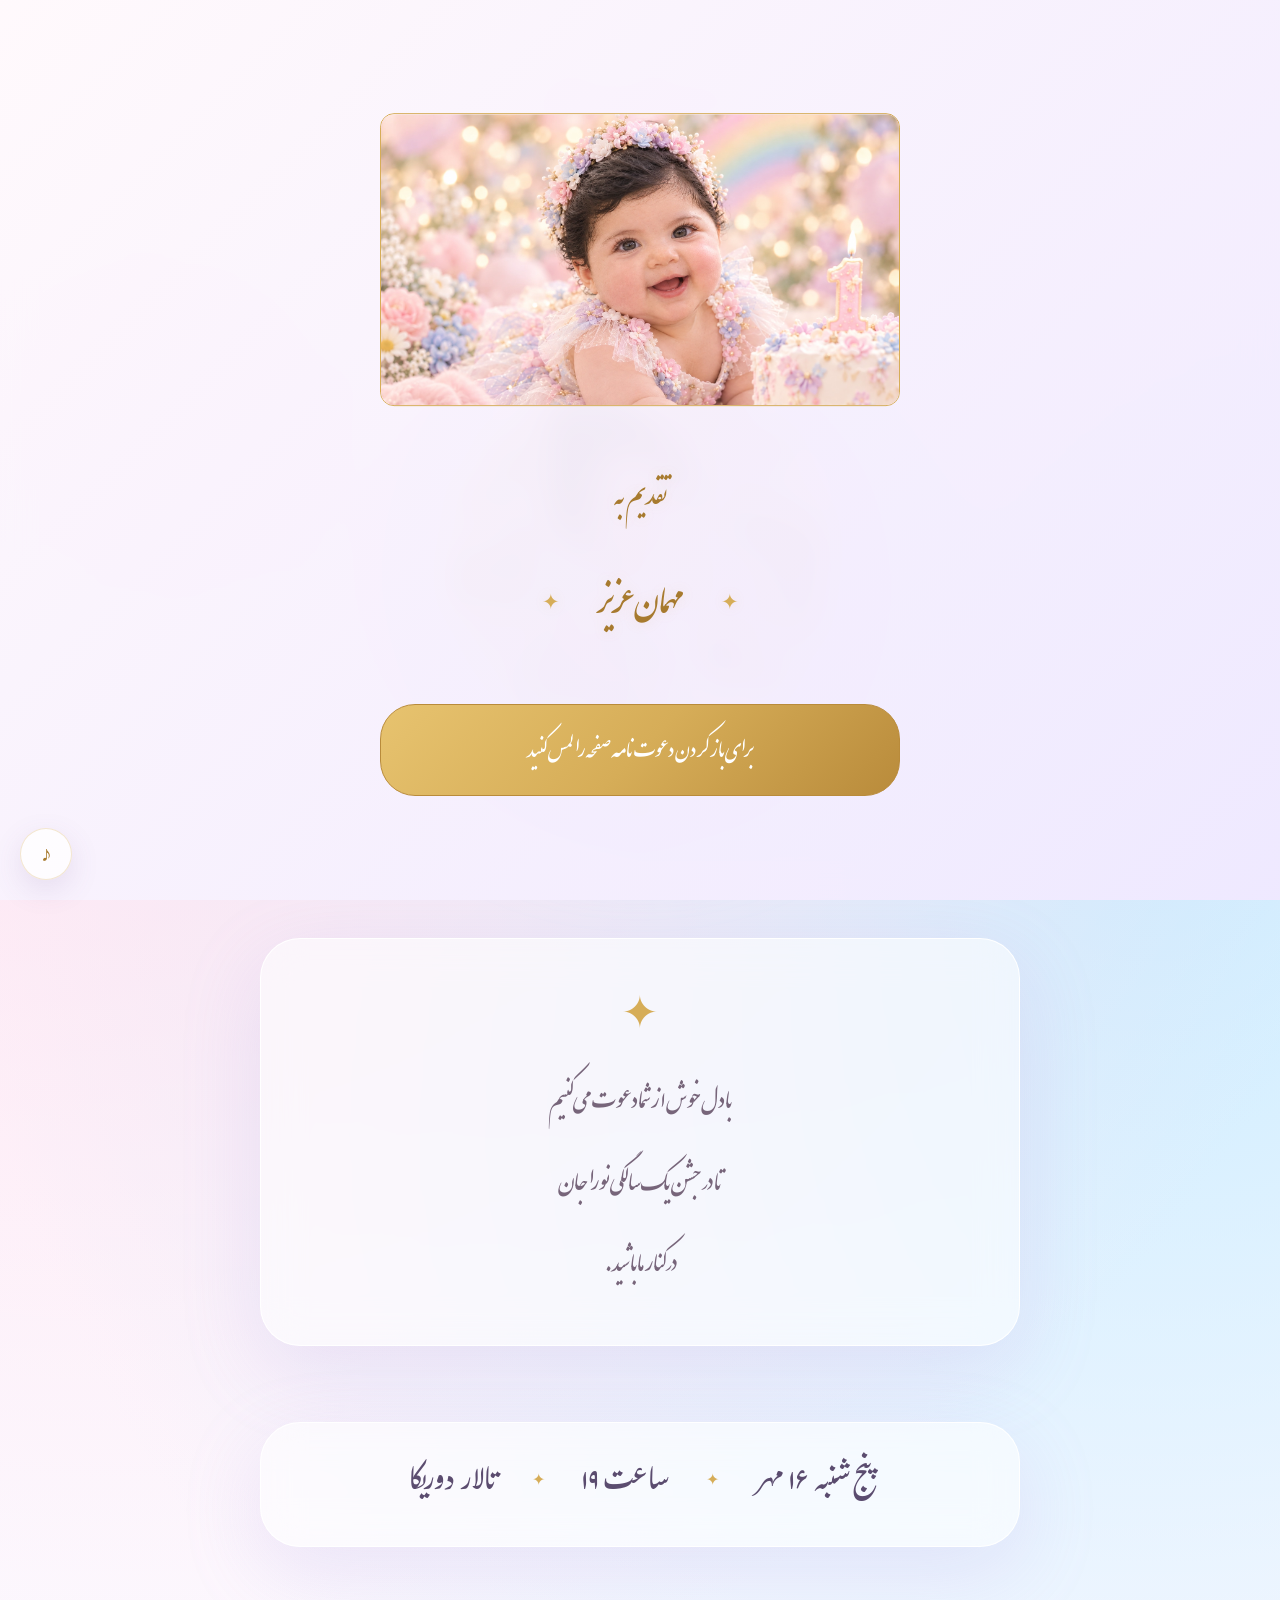
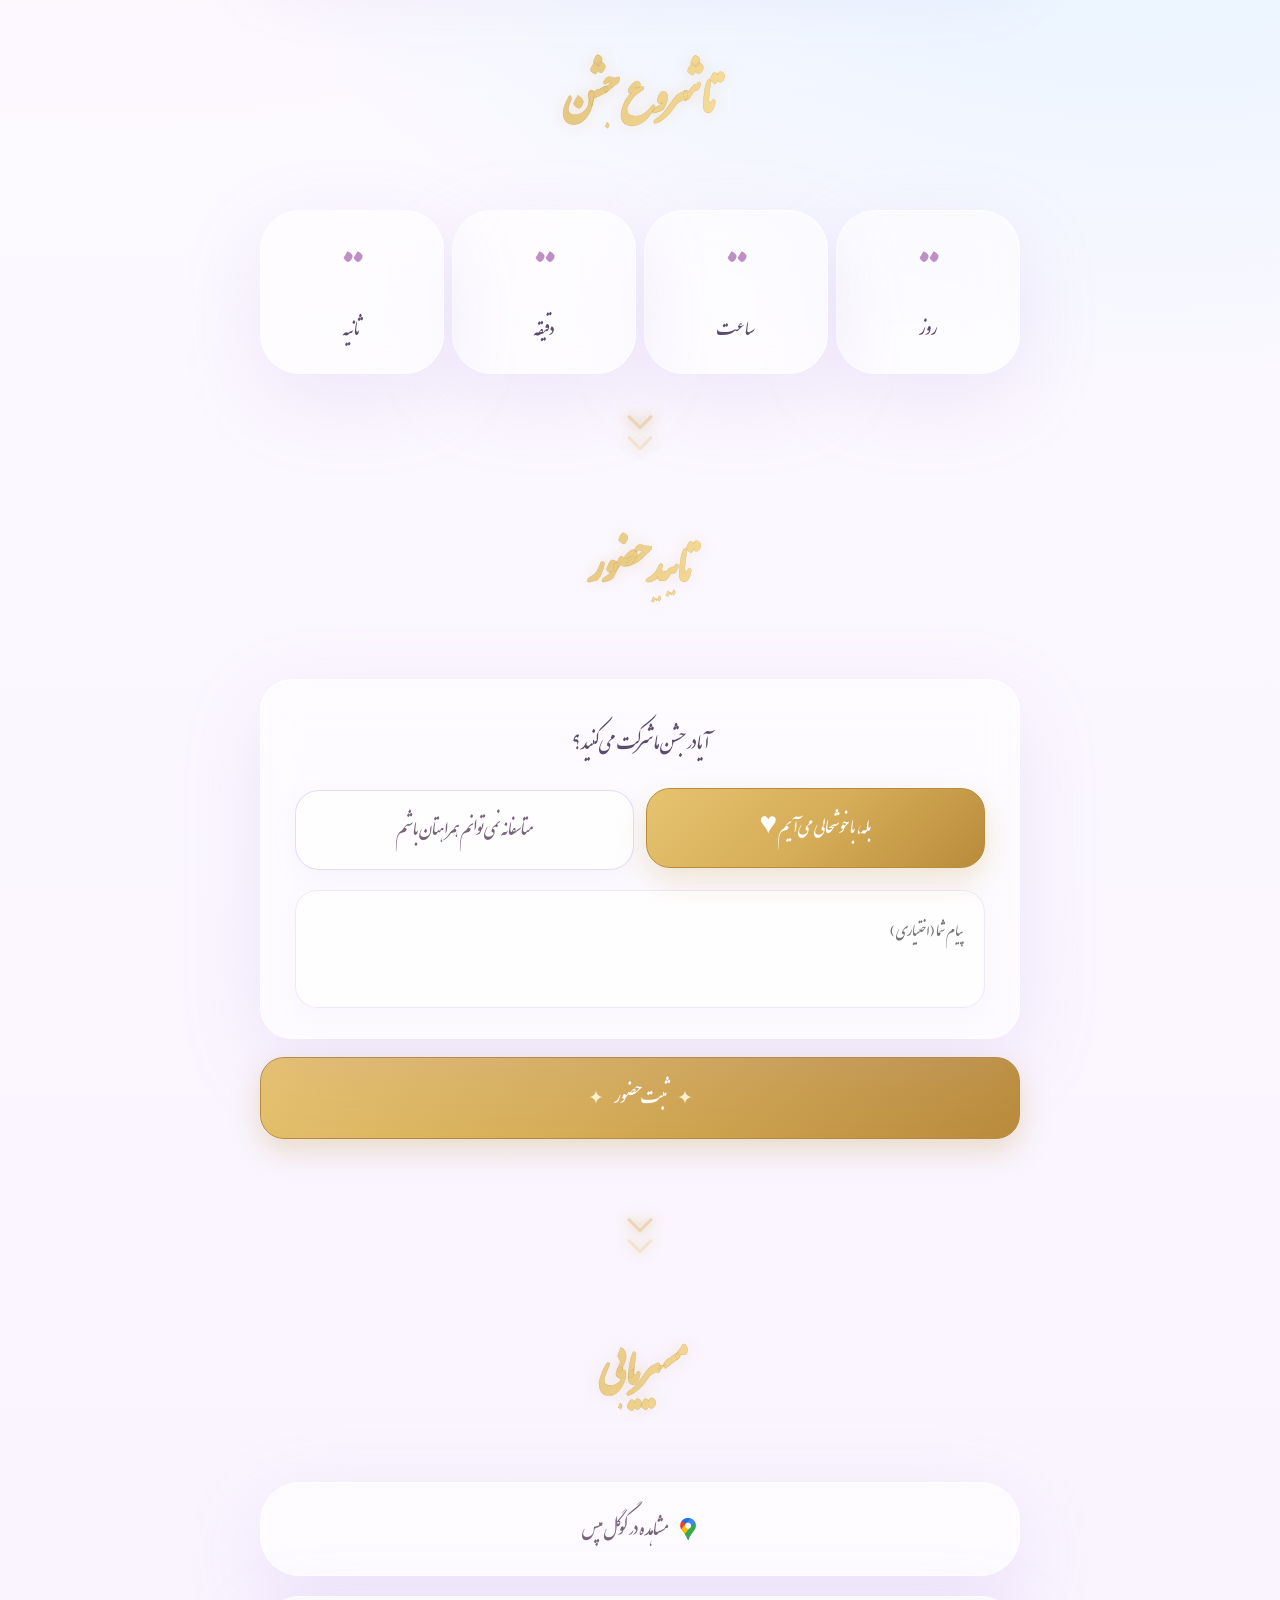
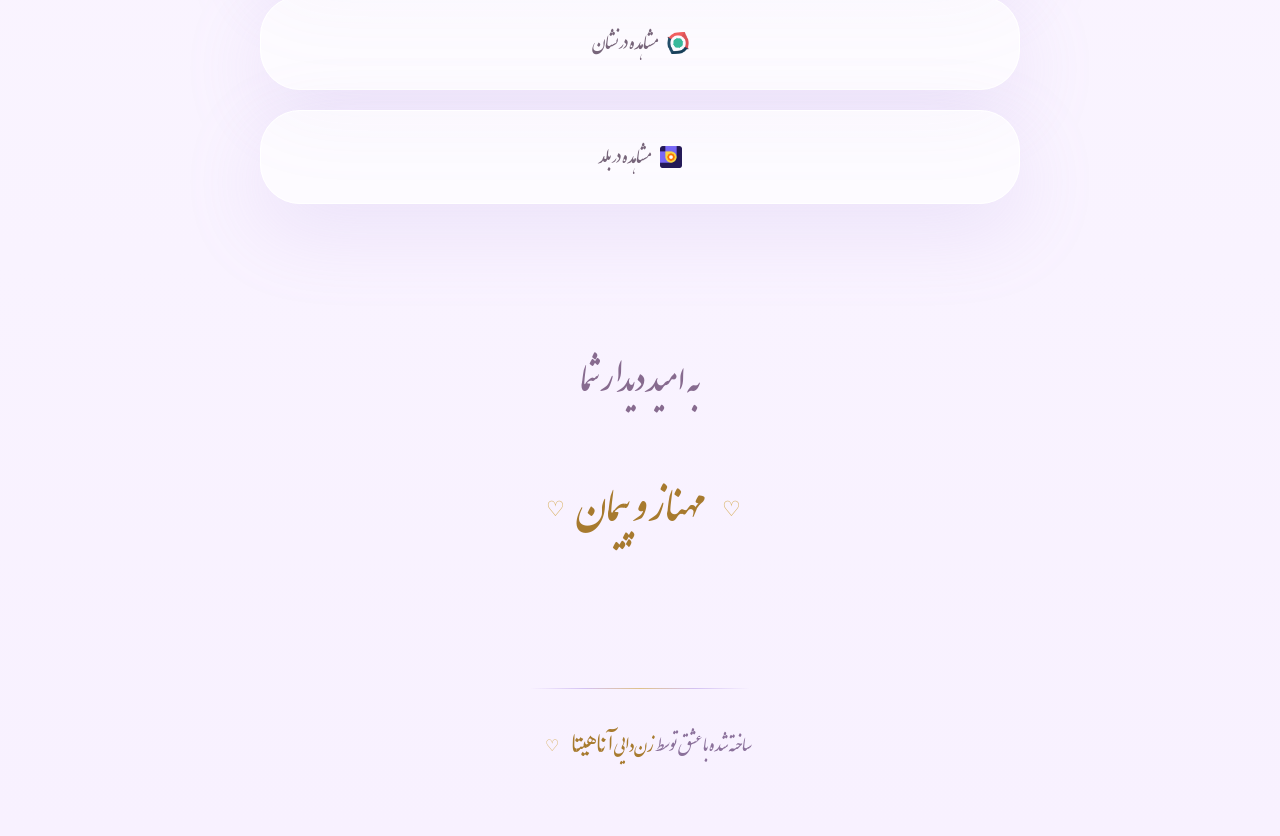
==== commit a06e4a51: "Remove stray preload text and improve mobile audio loading" ====
--- a/index.html
+++ b/index.html
@@ -10,7 +10,8 @@
 <meta property="og:description" content="دعوت‌نامه جشن اولین سال تولد نورا جان؛ پنج‌شنبه ۱۶ مهر، ساعت ۱۹.">
 <meta property="og:image" content="https://aanaahitaa.github.io/Noora/assets/noora-cover.webp">
 <meta property="og:image:width" content="1200"><meta property="og:image:height" content="630"><meta property="og:image:type" content="image/webp"><meta property="og:url" content="https://aanaahitaa.github.io/Noora/"><meta property="og:type" content="website"><meta name="twitter:card" content="summary_large_image"><meta name="twitter:title" content="دعوت‌نامه جشن تولد یک‌سالگی نورا جان"><meta name="twitter:description" content="دعوت‌نامه جشن اولین سال تولد نورا جان؛ پنج‌شنبه ۱۶ مهر، ساعت ۱۹."><meta name="twitter:image" content="https://aanaahitaa.github.io/Noora/assets/noora-cover.webp">
-<link rel="preload" href="assets/noora-cover.webp" as="image" fetchpriority="high">\n<link rel="preload" href="assets/fonts/iran-nastaliq.ttf" as="font" type="font/ttf" fetchpriority="high">
+<link rel="preload" href="assets/noora-cover.webp" as="image" fetchpriority="high">
+<link rel="preload" href="assets/fonts/iran-nastaliq.ttf" as="font" type="font/ttf" fetchpriority="high">
 <link rel="stylesheet" href="css/style.css">
 <link rel="stylesheet" href="css/event-font.css">
 <style>
@@ -26,7 +27,7 @@
 </head>
 <body>
 <div class="rsvp-toast-backdrop" id="rsvpToastBackdrop" aria-hidden="true"></div>
-<audio id="music" loop preload="none"><source src="assets/music/birthday.mp3" type="audio/mpeg"></audio>
+<audio id="music" preload="metadata" playsinline><source src="assets/music/birthday.mp3" type="audio/mpeg"></audio>
 <div class="music-gate" id="musicGate"><div class="music-gate-card"><div class="envelope-scene" id="envelopeScene"><div class="invitation-card"><img src="assets/noora-cover.webp" alt="کارت دعوت نورا" decoding="async" fetchpriority="high"></div></div><div class="music-dedication">تقدیم به</div><div class="music-greeting" id="musicGreeting"><span>✦</span><span class="greeting-text" data-guest-name>مهمان عزیز</span><span>✦</span></div><div class="music-instruction"></div><button class="music-enter" id="musicEnter" type="button">برای باز کردن دعوت‌نامه صفحه را لمس کنید</button></div></div>
 <button class="music-btn" id="musicBtn" onclick="toggleMusic()" aria-label="پخش یا توقف موسیقی"><span class="music-note">♪</span></button>
 <section class="hero reveal"><div class="section-inner"><div class="hero-small-title">به مناسبت نخستین سال زندگی</div><h1 class="hero-title">نورا جان</h1><div class="photo-frame" aria-label="تصویر نورا"><div class="photo-glow"></div><div class="photo-inner"><img src="assets/noora-main.webp" alt="Noora" loading="lazy" decoding="async"></div><span class="photo-star star-one">✦</span><span class="photo-star star-two">✧</span><span class="photo-star star-three">✦</span></div><div class="scroll-hint"><div class="scroll-arrow"><i></i><i></i></div></div></div></section>
--- a/css/style.css
+++ b/css/style.css
@@ -622,32 +622,6 @@
   }
 }
 
-
-/* Persian Nastaliq shaping — Safari / iOS / macOS */
-:lang(fa),
-[dir="rtl"],
-.hero-title,.section-title,.hero-small-title,.event-item,.quote-text,
-.rsvp-question,.guest-count-title,.attendance-option,.glass-button,
-.music-greeting .greeting-text,.music-enter,.music-instruction,
-.music-dedication,.signature-anahita,.note,footer{
-  direction:rtl!important;
-  unicode-bidi:isolate!important;
-  font-family:"NooraNastaliq",serif!important;
-  font-feature-settings:"isol" 1,"init" 1,"medi" 1,"fina" 1,"rlig" 1,"calt" 1,"liga" 1,"kern" 1!important;
-  -webkit-font-feature-settings:"isol" 1,"init" 1,"medi" 1,"fina" 1,"rlig" 1,"calt" 1,"liga" 1,"kern" 1!important;
-  font-kerning:normal!important;
-  font-variant-ligatures:contextual common-ligatures!important;
-  text-rendering:optimizeLegibility!important;
-  -webkit-font-smoothing:antialiased;
-  font-synthesis:none!important;
-}
-
-/* Keep Latin/system UI controls from being forced into Nastaliq. */
-.music-note,.footer-heart,.rsvp-submit span,.music-greeting>span{
-  font-family:Arial,sans-serif!important;
-  direction:ltr!important;
-  unicode-bidi:isolate!important;
-}
 
 /* iOS / Safari — explicit Persian Nastaliq shaping and joining */
 @supports (-webkit-touch-callout:none){
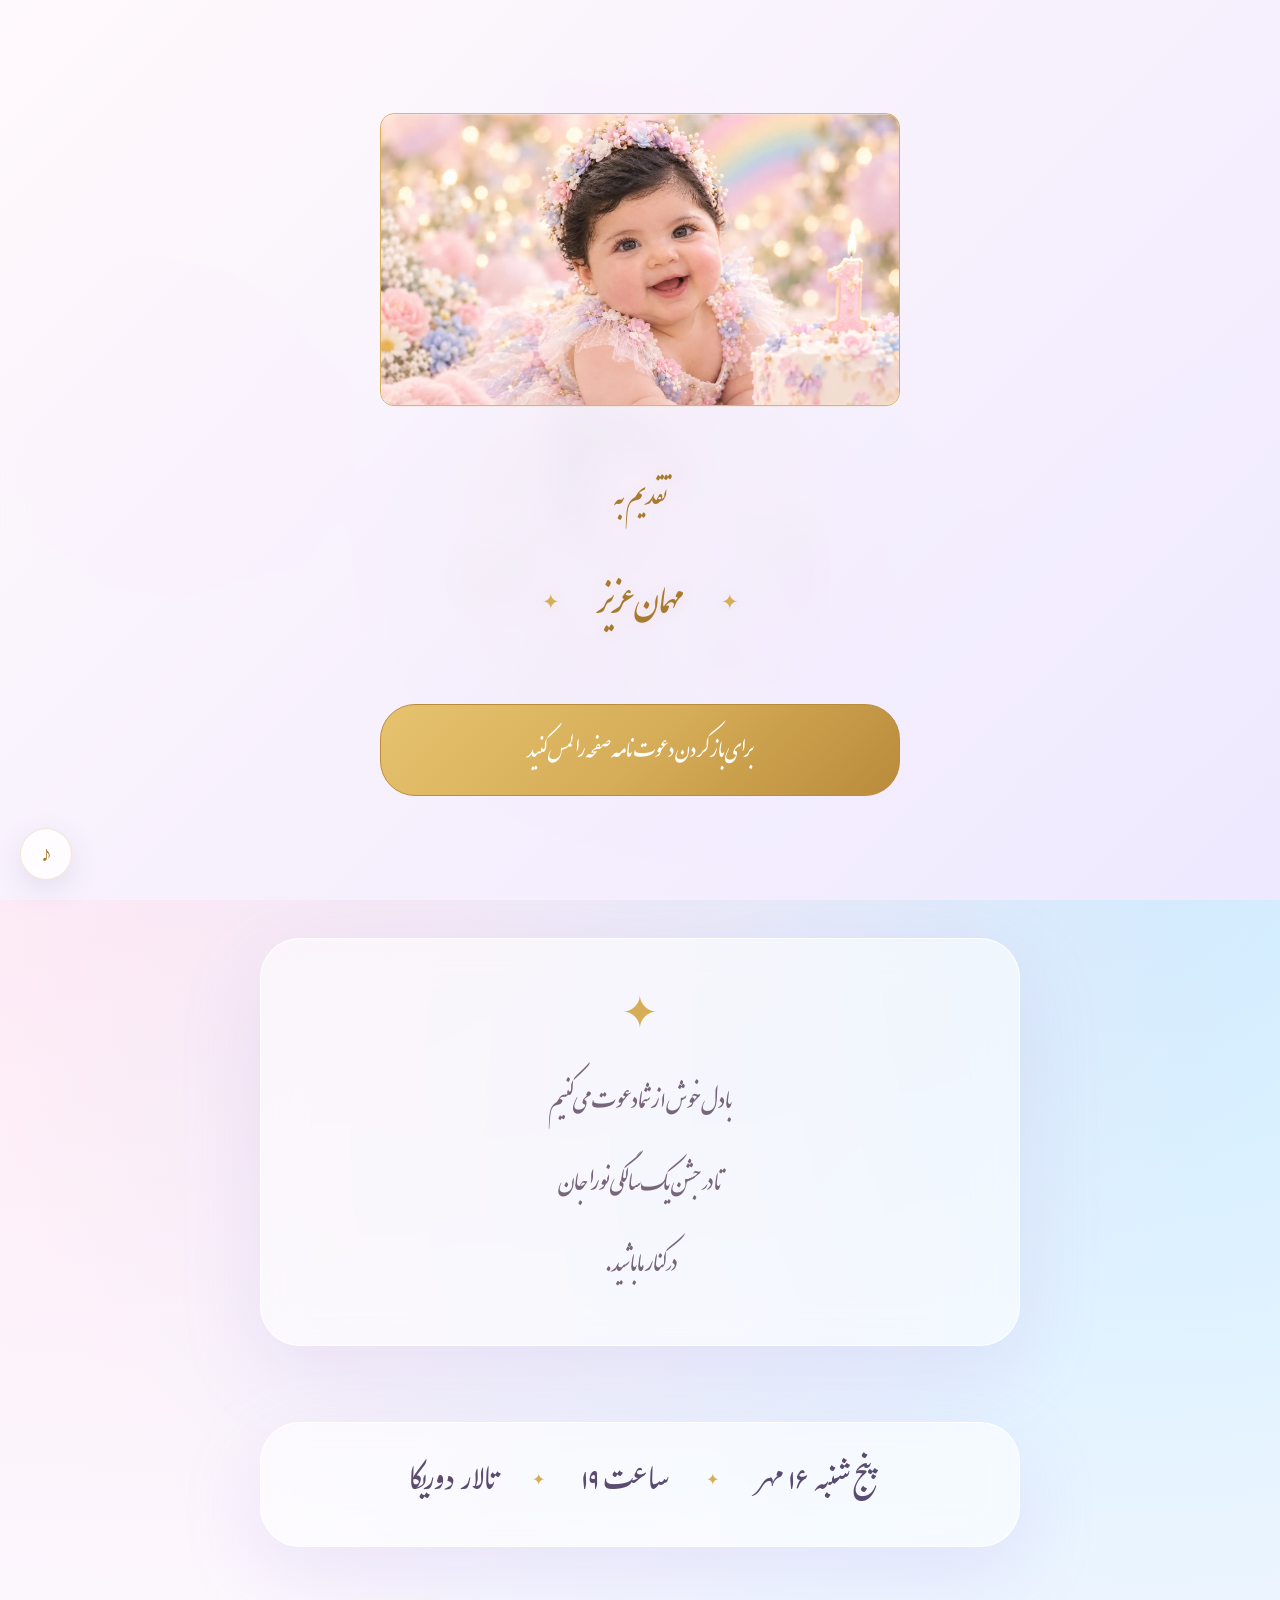
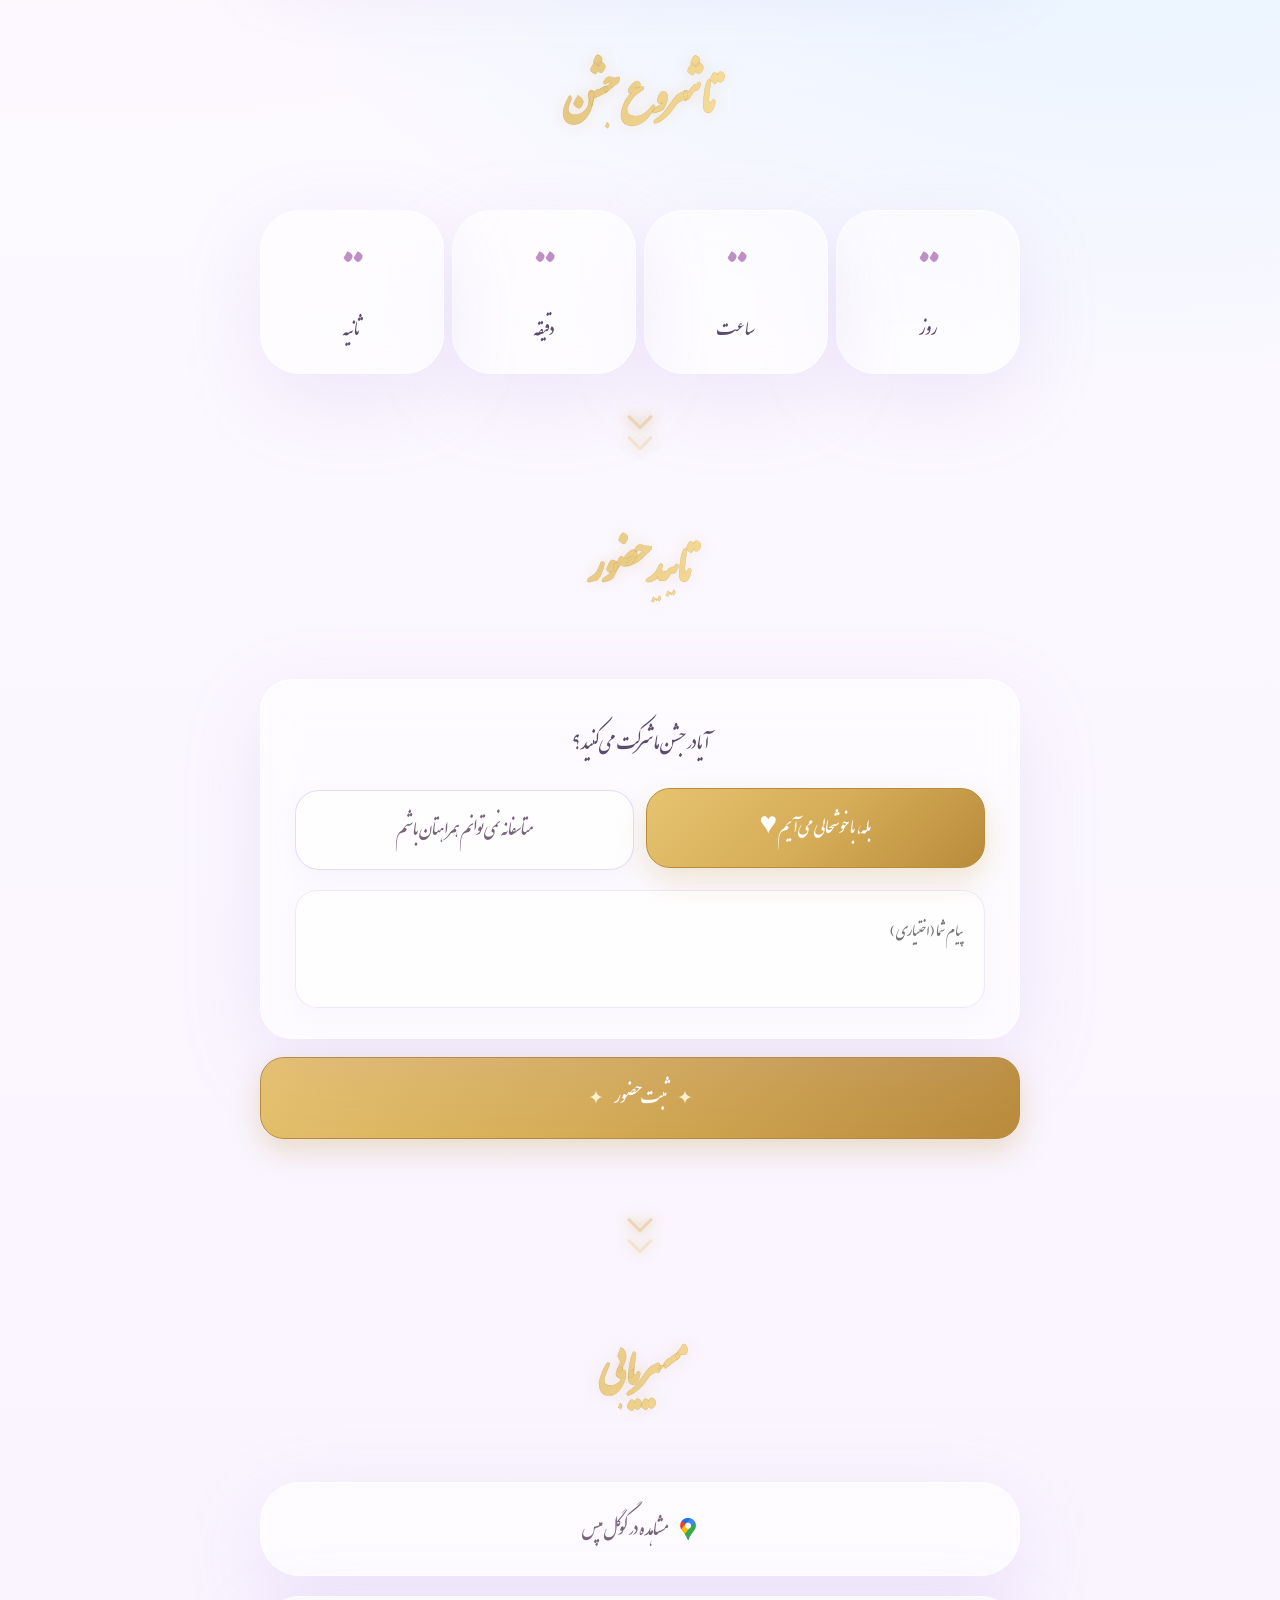
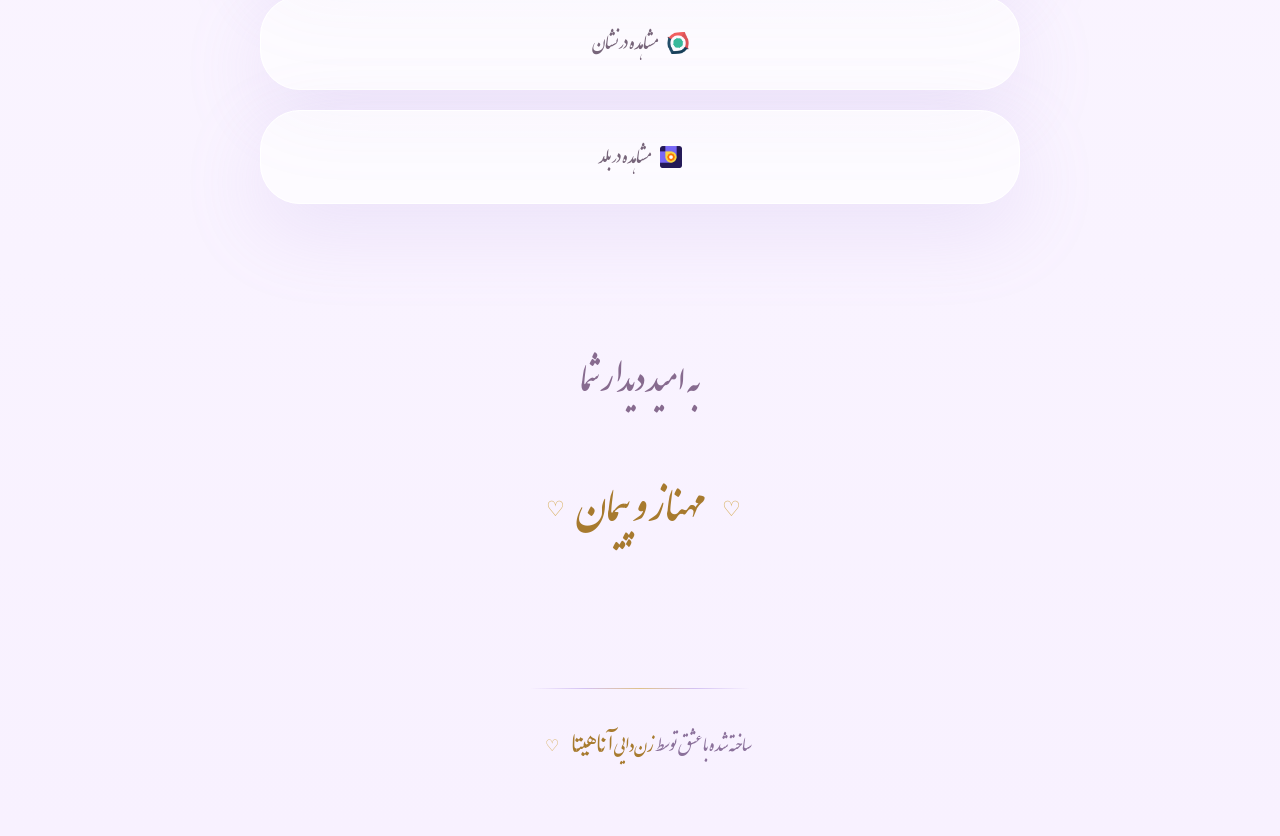
==== commit 8980dffd: "Preload invitation music for immediate user-gesture playback" ====
--- a/index.html
+++ b/index.html
@@ -27,7 +27,7 @@
 </head>
 <body>
 <div class="rsvp-toast-backdrop" id="rsvpToastBackdrop" aria-hidden="true"></div>
-<audio id="music" preload="metadata" playsinline><source src="assets/music/birthday.mp3" type="audio/mpeg"></audio>
+<audio id="music" preload="auto" playsinline><source src="assets/music/birthday.mp3" type="audio/mpeg"></audio>
 <div class="music-gate" id="musicGate"><div class="music-gate-card"><div class="envelope-scene" id="envelopeScene"><div class="invitation-card"><img src="assets/noora-cover.webp" alt="کارت دعوت نورا" decoding="async" fetchpriority="high"></div></div><div class="music-dedication">تقدیم به</div><div class="music-greeting" id="musicGreeting"><span>✦</span><span class="greeting-text" data-guest-name>مهمان عزیز</span><span>✦</span></div><div class="music-instruction"></div><button class="music-enter" id="musicEnter" type="button">برای باز کردن دعوت‌نامه صفحه را لمس کنید</button></div></div>
 <button class="music-btn" id="musicBtn" onclick="toggleMusic()" aria-label="پخش یا توقف موسیقی"><span class="music-note">♪</span></button>
 <section class="hero reveal"><div class="section-inner"><div class="hero-small-title">به مناسبت نخستین سال زندگی</div><h1 class="hero-title">نورا جان</h1><div class="photo-frame" aria-label="تصویر نورا"><div class="photo-glow"></div><div class="photo-inner"><img src="assets/noora-main.webp" alt="Noora" loading="lazy" decoding="async"></div><span class="photo-star star-one">✦</span><span class="photo-star star-two">✧</span><span class="photo-star star-three">✦</span></div><div class="scroll-hint"><div class="scroll-arrow"><i></i><i></i></div></div></div></section>
